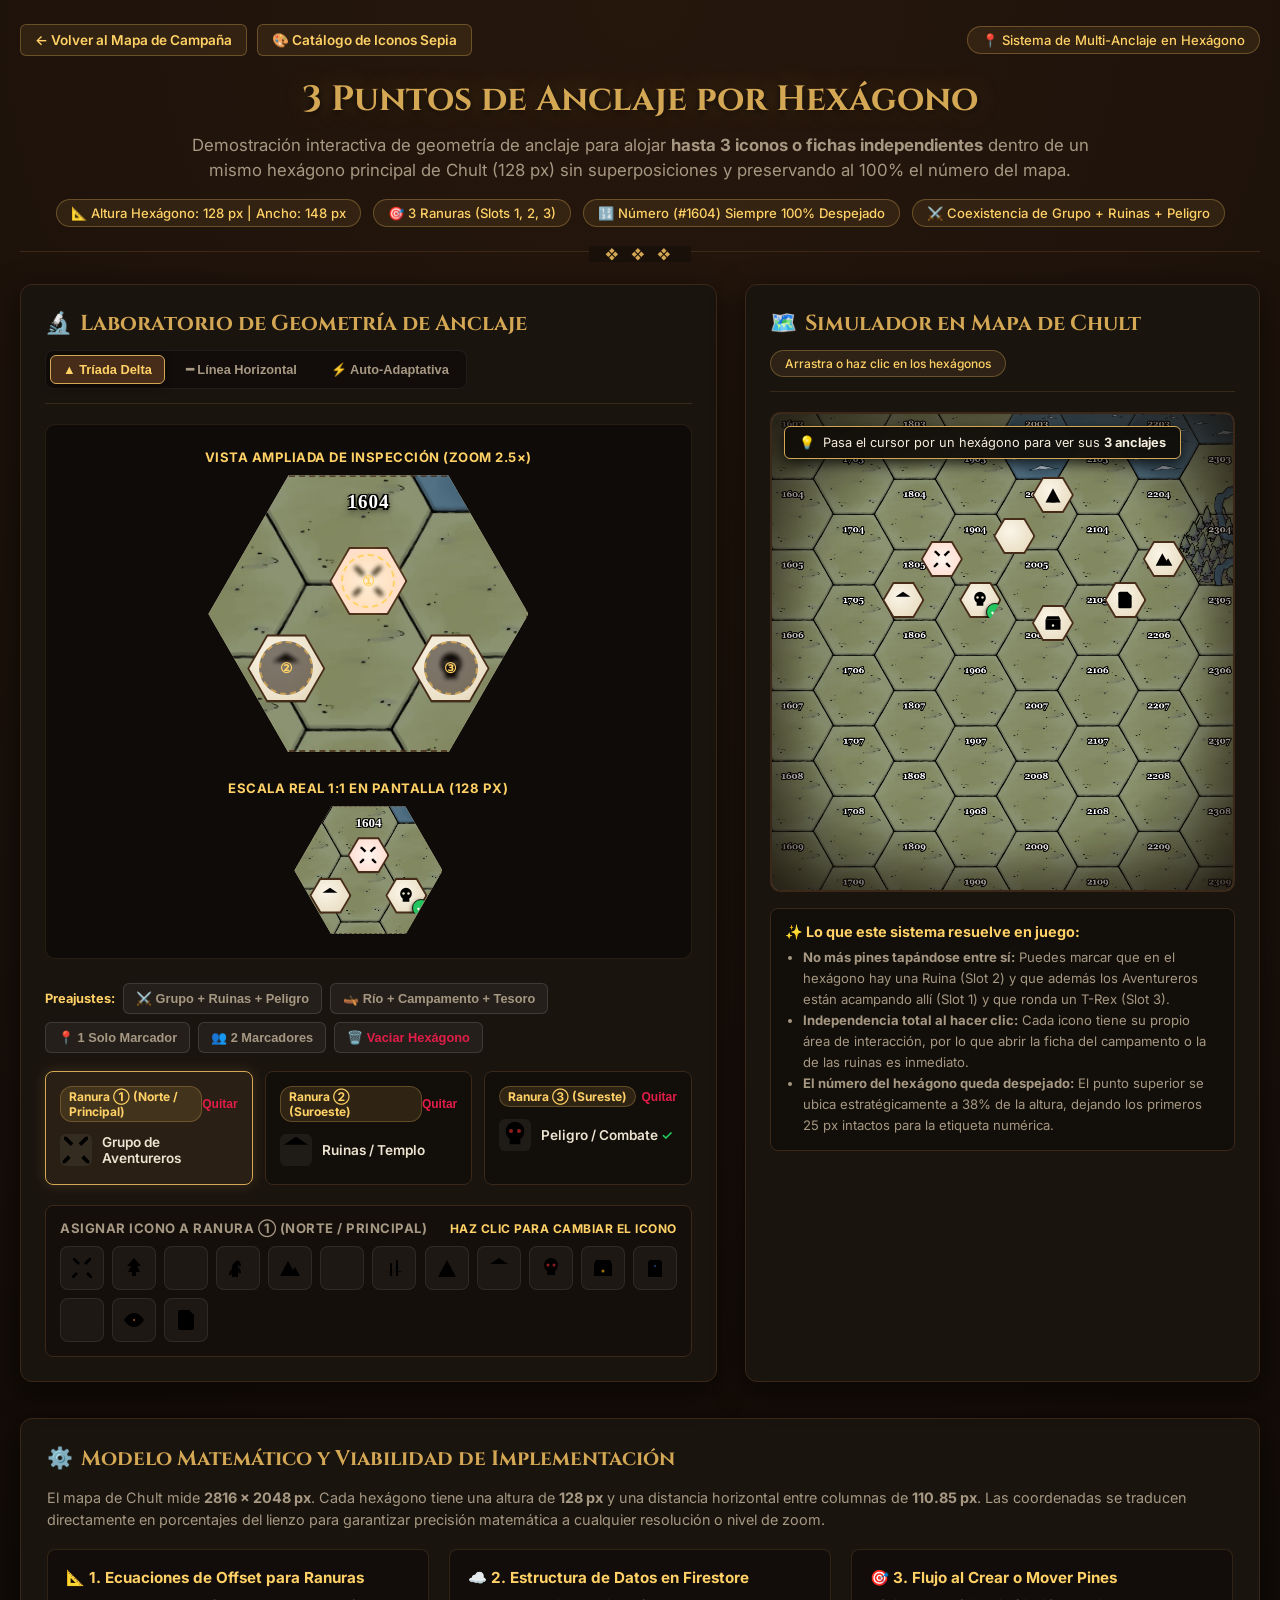
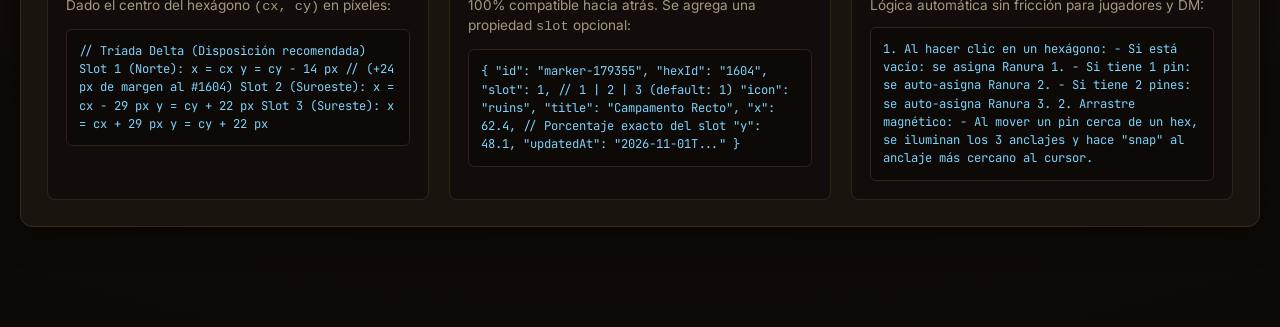
==== demo-anchors.html @ c039c0a0 "feat: demo interactiva de 3 puntos de anclaje por hexagono" ====
<!DOCTYPE html>
<html lang="es">
<head>
  <meta charset="UTF-8">
  <meta name="viewport" content="width=device-width, initial-scale=1.0">
  <title>DnD Mapping — Demo de 3 Puntos de Anclaje por Hexágono</title>
  <link rel="preconnect" href="https://fonts.googleapis.com">
  <link rel="preconnect" href="https://fonts.gstatic.com" crossorigin>
  <link href="https://fonts.googleapis.com/css2?family=Cinzel:wght@600;700;800;900&family=Inter:wght@400;500;600;700&family=JetBrains+Mono:wght@500;700&display=swap" rel="stylesheet">
  <style>
    :root {
      --bg-dark: #100c08;
      --card-bg: #1a140f;
      --card-border: #3b2819;
      --parchment: #f4ecdc;
      --parchment-deep: #e5d6bc;
      --sepia-dark: #2c180d;
      --sepia-ink: #472c19;
      --sepia-soft: #634731;
      --gold: #d4a754;
      --gold-bright: #ffd166;
      --cyan: #38bdf8;
      --emerald: #34d399;
      --crimson: #e11d48;
      --text: #ede4d1;
      --text-muted: #a69882;
      
      /* Hexágono estándar Chult: Altura = 128px, Ancho = 148px (111px entre columnas) */
      --hex-height: 128px;
      --hex-width: 148px;
    }

    * {
      box-sizing: border-box;
      margin: 0;
      padding: 0;
    }

    body {
      background: radial-gradient(circle at 50% 0%, #26170d 0%, #0d0906 100%);
      color: var(--text);
      font-family: 'Inter', -apple-system, BlinkMacSystemFont, sans-serif;
      padding: 24px 20px 100px;
      min-height: 100vh;
    }

    .container {
      max-width: 1440px;
      margin: 0 auto;
    }

    /* HEADER & BREADCRUMBS */
    .top-nav {
      display: flex;
      justify-content: space-between;
      align-items: center;
      margin-bottom: 20px;
      flex-wrap: wrap;
      gap: 12px;
    }

    .nav-links {
      display: flex;
      gap: 10px;
    }

    .btn-nav {
      background: rgba(212, 167, 84, 0.1);
      border: 1px solid rgba(212, 167, 84, 0.35);
      border-radius: 6px;
      padding: 7px 14px;
      color: var(--gold-bright);
      text-decoration: none;
      font-size: 0.85rem;
      font-weight: 600;
      display: inline-flex;
      align-items: center;
      gap: 6px;
      transition: all 0.2s ease;
    }

    .btn-nav:hover {
      background: rgba(212, 167, 84, 0.22);
      border-color: var(--gold);
      transform: translateY(-1px);
    }

    header {
      text-align: center;
      margin-bottom: 32px;
      padding-bottom: 24px;
      border-bottom: 1px solid var(--card-border);
      position: relative;
    }

    header::after {
      content: "❖ ❖ ❖";
      position: absolute;
      bottom: -11px;
      left: 50%;
      transform: translateX(-50%);
      background: #181009;
      padding: 0 16px;
      color: var(--gold);
      font-size: 13px;
      letter-spacing: 4px;
    }

    h1 {
      font-family: 'Cinzel', serif;
      font-size: 2.2rem;
      color: var(--gold);
      text-shadow: 0 2px 8px rgba(0,0,0,0.8), 0 0 24px rgba(212,167,84,0.3);
      margin-bottom: 10px;
    }

    .subtitle {
      color: var(--text-muted);
      font-size: 1.05rem;
      max-width: 900px;
      margin: 0 auto 16px;
      line-height: 1.5;
    }

    .specs-badge-bar {
      display: flex;
      justify-content: center;
      flex-wrap: wrap;
      gap: 12px;
    }

    .spec-chip {
      background: rgba(212, 167, 84, 0.1);
      border: 1px solid rgba(212, 167, 84, 0.35);
      border-radius: 20px;
      padding: 5px 14px;
      font-size: 0.82rem;
      color: var(--gold-bright);
      display: flex;
      align-items: center;
      gap: 6px;
      font-weight: 500;
    }

    /* GRID DE DOS COLUMNAS PRINCIPALES */
    .lab-grid {
      display: grid;
      grid-template-columns: 1.15fr 0.85fr;
      gap: 28px;
      margin-bottom: 36px;
    }

    @media (max-width: 1024px) {
      .lab-grid {
        grid-template-columns: 1fr;
      }
    }

    .panel-card {
      background: var(--card-bg);
      border: 1px solid var(--card-border);
      border-radius: 12px;
      padding: 24px;
      box-shadow: 0 8px 30px rgba(0,0,0,0.6);
      display: flex;
      flex-direction: column;
    }

    .panel-header {
      display: flex;
      justify-content: space-between;
      align-items: center;
      margin-bottom: 20px;
      padding-bottom: 14px;
      border-bottom: 1px solid rgba(212, 167, 84, 0.15);
      flex-wrap: wrap;
      gap: 12px;
    }

    .panel-title {
      font-family: 'Cinzel', serif;
      font-size: 1.35rem;
      color: var(--gold);
      display: flex;
      align-items: center;
      gap: 8px;
    }

    /* SELECTOR DE DISTRIBUCIÓN / LAYOUTS */
    .layout-switcher {
      display: flex;
      gap: 8px;
      background: rgba(0,0,0,0.3);
      padding: 4px;
      border-radius: 8px;
      border: 1px solid rgba(255,255,255,0.06);
    }

    .layout-btn {
      background: transparent;
      border: 1px solid transparent;
      border-radius: 6px;
      color: var(--text-muted);
      padding: 6px 12px;
      font-size: 0.8rem;
      font-weight: 600;
      cursor: pointer;
      transition: all 0.2s;
    }

    .layout-btn:hover {
      color: var(--text);
    }

    .layout-btn.active {
      background: var(--sepia-ink);
      border-color: var(--gold);
      color: var(--gold-bright);
      box-shadow: 0 2px 8px rgba(0,0,0,0.5);
    }

    /* COMPARADOR VISUAL DEL HEXÁGONO: ESCALA 1:1 Y ZOOM 2.5X */
    .hex-stage-container {
      display: flex;
      flex-wrap: wrap;
      gap: 28px;
      align-items: center;
      justify-content: center;
      padding: 24px;
      background: rgba(0,0,0,0.45);
      border-radius: 10px;
      border: 1px solid rgba(212, 167, 84, 0.12);
      margin-bottom: 24px;
      position: relative;
    }

    /* ZOOM INSPECTOR VIEW (2.5x) */
    .zoom-hex-wrapper {
      display: flex;
      flex-direction: column;
      align-items: center;
      gap: 10px;
    }

    .stage-label {
      font-size: 0.82rem;
      font-weight: 700;
      color: var(--gold-bright);
      letter-spacing: 0.5px;
      text-transform: uppercase;
    }

    .hex-canvas-25x {
      width: 320px;
      height: 277px; /* 320 * (128/148) */
      position: relative;
      background: #d8c7a6 url('MAPS - Chult 2.0 PC.png') no-repeat;
      background-size: 3200px;
      background-position: 84% 16%;
      clip-path: polygon(25% 0%, 75% 0%, 100% 50%, 75% 100%, 25% 100%, 0% 50%);
      box-shadow: 0 8px 30px rgba(0,0,0,0.9);
      border: 2px dashed rgba(71, 44, 25, 0.8);
      user-select: none;
    }

    .hex-number-25x {
      position: absolute;
      top: 14px;
      left: 50%;
      transform: translateX(-50%);
      font-family: Georgia, serif;
      font-size: 19px;
      font-weight: 900;
      color: #ffffff;
      text-shadow: -1.5px -1.5px 0 #000, 1.5px -1.5px 0 #000, -1.5px 1.5px 0 #000, 1.5px 1.5px 0 #000, 0 3px 6px rgba(0,0,0,0.9);
      pointer-events: none;
      z-index: 25;
      letter-spacing: 1px;
    }

    /* REAL 1:1 ESCALA */
    .real-hex-wrapper {
      display: flex;
      flex-direction: column;
      align-items: center;
      gap: 10px;
    }

    .hex-canvas-1x {
      width: 148px;
      height: 128px;
      position: relative;
      background: #d8c7a6 url('MAPS - Chult 2.0 PC.png') no-repeat;
      background-size: 1450px;
      background-position: 84% 16%;
      clip-path: polygon(25% 0%, 75% 0%, 100% 50%, 75% 100%, 25% 100%, 0% 50%);
      box-shadow: 0 4px 16px rgba(0,0,0,0.8);
      border: 1px dashed rgba(71, 44, 25, 0.6);
      user-select: none;
    }

    .hex-number-1x {
      position: absolute;
      top: 8px;
      left: 50%;
      transform: translateX(-50%);
      font-family: Georgia, serif;
      font-size: 13px;
      font-weight: 900;
      color: #ffffff;
      text-shadow: -1px -1px 0 #000, 1px -1px 0 #000, -1px 1px 0 #000, 1px 1px 0 #000;
      pointer-events: none;
      z-index: 25;
    }

    /* VISUAL ANCHOR TARGET PADS (LOS 3 PUNTOS DE ANCLAJE) */
    .anchor-target-pad {
      position: absolute;
      transform: translate(-50%, -50%);
      border-radius: 50%;
      display: flex;
      align-items: center;
      justify-content: center;
      cursor: pointer;
      z-index: 20;
      transition: all 0.25s cubic-bezier(0.34, 1.56, 0.64, 1);
    }

    .anchor-target-pad.zoom {
      width: 54px;
      height: 54px;
      border: 2px dashed rgba(212, 167, 84, 0.85);
      background: rgba(26, 17, 10, 0.55);
      backdrop-filter: blur(2px);
    }

    .anchor-target-pad.zoom:hover {
      border-color: var(--cyan);
      background: rgba(56, 189, 248, 0.25);
      transform: translate(-50%, -50%) scale(1.15);
      box-shadow: 0 0 16px rgba(56, 189, 248, 0.6);
    }

    .anchor-target-pad.zoom.active {
      border-color: var(--gold-bright);
      background: rgba(255, 209, 102, 0.2);
      box-shadow: 0 0 14px rgba(255, 209, 102, 0.5);
    }

    .anchor-target-pad.zoom .slot-number {
      font-family: 'Cinzel', serif;
      font-size: 14px;
      font-weight: 800;
      color: var(--gold-bright);
      pointer-events: none;
    }

    .anchor-target-pad.real {
      width: 24px;
      height: 24px;
      border: 1.5px dashed rgba(212, 167, 84, 0.7);
      background: rgba(26, 17, 10, 0.4);
      pointer-events: none;
    }

    /* PINES DENTRO DEL HEXÁGONO */
    .hex-pin-slot {
      position: absolute;
      transform: translate(-50%, -50%);
      z-index: 15;
      transition: all 0.3s cubic-bezier(0.2, 0.8, 0.2, 1);
      cursor: grab;
    }

    .hex-pin-slot:active {
      cursor: grabbing;
    }

    /* SELLO SEPIA HEXAGONAL EN TAMAÑO MULTI-PIN */
    .pin-badge-multi {
      position: relative;
      display: flex;
      align-items: center;
      justify-content: center;
      clip-path: polygon(25% 0%, 75% 0%, 100% 50%, 75% 100%, 25% 100%, 0% 50%);
      background: #472c19;
      filter: drop-shadow(0 3px 6px rgba(0,0,0,0.85));
      transition: all 0.2s ease;
    }

    .pin-badge-multi-inner {
      position: absolute;
      inset: 2px;
      background: radial-gradient(circle at 40% 35%, #fbf5e8 0%, #ebe0c7 70%, #d8c3a0 100%);
      clip-path: polygon(25% 0%, 75% 0%, 100% 50%, 75% 100%, 25% 100%, 0% 50%);
      display: flex;
      align-items: center;
      justify-content: center;
    }

    /* ESCALA SEGÚN ZOOM */
    /* En vista Zoom 2.5x: pin de 78px x 68px (equivalente a 42px en 1x) */
    .zoom-pin .pin-badge-multi {
      width: 78px;
      height: 68px;
    }
    .zoom-pin .pin-badge-multi-inner svg {
      width: 36px;
      height: 36px;
    }

    /* En vista Real 1:1: pin de 40px x 35px */
    .real-pin .pin-badge-multi {
      width: 42px;
      height: 36px;
    }
    .real-pin .pin-badge-multi-inner svg {
      width: 20px;
      height: 20px;
    }

    /* TOKEN GRUPO DE AVENTUREROS */
    .party-pin-style .pin-badge-multi {
      filter: drop-shadow(0 4px 10px rgba(0,0,0,0.9)) drop-shadow(0 0 10px rgba(163, 24, 51, 0.6));
    }
    .party-pin-style .pin-badge-multi-inner {
      background: radial-gradient(circle at center, #fff6f0 0%, #ffe0d5 70%, #f7b2a3 100%);
    }

    /* BADGE CHECKMARK RESUELTO */
    .pin-check-badge {
      position: absolute;
      bottom: -3px;
      right: -3px;
      width: 18px;
      height: 18px;
      background: #22c55e;
      color: #fff;
      font-size: 11px;
      font-weight: 900;
      border-radius: 50%;
      border: 1.5px solid #1a140f;
      display: flex;
      align-items: center;
      justify-content: center;
      box-shadow: 0 2px 4px rgba(0,0,0,0.8);
      z-index: 5;
    }

    /* CONTROLES DE RANURAS (SLOTS 1, 2, 3) */
    .slot-manager-box {
      display: grid;
      grid-template-columns: repeat(3, 1fr);
      gap: 12px;
      margin-bottom: 20px;
    }

    @media (max-width: 640px) {
      .slot-manager-box {
        grid-template-columns: 1fr;
      }
    }

    .slot-card {
      background: rgba(0,0,0,0.3);
      border: 1.5px solid var(--card-border);
      border-radius: 8px;
      padding: 14px;
      transition: all 0.2s;
      display: flex;
      flex-direction: column;
      gap: 8px;
    }

    .slot-card.active {
      border-color: var(--gold);
      background: rgba(212, 167, 84, 0.08);
      box-shadow: 0 0 14px rgba(212, 167, 84, 0.2);
    }

    .slot-card-header {
      display: flex;
      justify-content: space-between;
      align-items: center;
    }

    .slot-badge-pill {
      font-size: 0.75rem;
      font-weight: 700;
      color: var(--gold-bright);
      background: rgba(212, 167, 84, 0.15);
      padding: 2px 8px;
      border-radius: 12px;
      border: 1px solid rgba(212, 167, 84, 0.3);
    }

    .slot-btn-clear {
      background: transparent;
      border: none;
      color: var(--crimson);
      font-size: 0.75rem;
      font-weight: 600;
      cursor: pointer;
    }
    .slot-btn-clear:hover {
      text-decoration: underline;
    }

    .slot-item-info {
      display: flex;
      align-items: center;
      gap: 10px;
      min-height: 40px;
    }

    .slot-item-icon-box {
      width: 32px;
      height: 32px;
      background: rgba(255,255,255,0.06);
      border-radius: 6px;
      display: flex;
      align-items: center;
      justify-content: center;
      flex-shrink: 0;
    }

    .slot-item-text {
      font-size: 0.85rem;
      font-weight: 600;
      color: var(--text);
      line-height: 1.2;
    }

    .slot-item-empty {
      font-size: 0.8rem;
      color: var(--text-muted);
      font-style: italic;
    }

    /* BOTONES DE PREAJUSTE RÁPIDO */
    .presets-bar {
      display: flex;
      flex-wrap: wrap;
      gap: 8px;
      margin-bottom: 18px;
    }

    .preset-btn {
      background: rgba(255,255,255,0.05);
      border: 1px solid rgba(255,255,255,0.12);
      border-radius: 6px;
      color: var(--text-muted);
      padding: 7px 12px;
      font-size: 0.8rem;
      font-weight: 600;
      cursor: pointer;
      display: flex;
      align-items: center;
      gap: 6px;
      transition: all 0.2s;
    }

    .preset-btn:hover {
      background: rgba(212, 167, 84, 0.15);
      border-color: var(--gold);
      color: var(--gold-bright);
    }

    /* SELECTOR DE ICONOS PARA INSERTAR EN SLOT ACTIVO */
    .palette-box {
      background: rgba(0,0,0,0.25);
      border: 1px solid var(--card-border);
      border-radius: 8px;
      padding: 14px;
    }

    .palette-title {
      font-size: 0.82rem;
      font-weight: 700;
      color: var(--text-muted);
      text-transform: uppercase;
      letter-spacing: 0.5px;
      margin-bottom: 10px;
      display: flex;
      justify-content: space-between;
      align-items: center;
    }

    .palette-grid {
      display: grid;
      grid-template-columns: repeat(auto-fill, minmax(44px, 1fr));
      gap: 8px;
    }

    .palette-btn {
      width: 44px;
      height: 44px;
      border-radius: 8px;
      background: rgba(255,255,255,0.04);
      border: 1px solid rgba(255,255,255,0.08);
      display: flex;
      align-items: center;
      justify-content: center;
      cursor: pointer;
      transition: all 0.2s;
    }

    .palette-btn:hover {
      background: rgba(212, 167, 84, 0.2);
      border-color: var(--gold);
      transform: translateY(-2px);
      box-shadow: 0 4px 10px rgba(0,0,0,0.6);
    }

    .palette-btn svg {
      width: 24px;
      height: 24px;
    }

    /* PANEL DERECHO: SIMULADOR DE MAPA CON MÚLTIPLES HEXÁGONOS */
    .mini-map-viewport {
      width: 100%;
      height: 480px;
      background: #cfbe9b url('MAPS - Chult 2.0 PC - Numerado.png') no-repeat;
      background-size: 1550px;
      background-position: 84% 17%;
      border-radius: 10px;
      border: 2px solid var(--card-border);
      position: relative;
      overflow: hidden;
      box-shadow: inset 0 0 80px rgba(24, 15, 8, 0.7);
    }

    .map-vignette {
      position: absolute;
      inset: 0;
      background: radial-gradient(circle, transparent 60%, rgba(16, 10, 5, 0.65) 100%);
      pointer-events: none;
      z-index: 10;
    }

    .map-instruction-overlay {
      position: absolute;
      top: 12px;
      left: 12px;
      background: rgba(16, 12, 8, 0.92);
      border: 1px solid var(--gold);
      border-radius: 6px;
      padding: 8px 14px;
      font-size: 0.8rem;
      color: var(--parchment);
      z-index: 30;
      backdrop-filter: blur(4px);
      box-shadow: 0 4px 14px rgba(0,0,0,0.8);
      display: flex;
      align-items: center;
      gap: 8px;
    }

    /* HEXÁGONOS ACTIVOS EN EL MAPA SIMULADO */
    .map-hex-zone {
      position: absolute;
      transform: translate(-50%, -50%);
      width: 148px;
      height: 128px;
      clip-path: polygon(25% 0%, 75% 0%, 100% 50%, 75% 100%, 25% 100%, 0% 50%);
      cursor: pointer;
      transition: background 0.2s;
    }

    .map-hex-zone:hover {
      background: rgba(56, 189, 248, 0.12);
      box-shadow: inset 0 0 20px rgba(56, 189, 248, 0.35);
    }

    /* PUNTOS DE ANCLAJE EN EL MAPA SIMULADO */
    .map-anchor-dot {
      position: absolute;
      transform: translate(-50%, -50%);
      width: 20px;
      height: 20px;
      border-radius: 50%;
      border: 1.5px dashed rgba(212, 167, 84, 0.8);
      background: rgba(16, 12, 8, 0.6);
      display: flex;
      align-items: center;
      justify-content: center;
      font-size: 10px;
      font-weight: 800;
      color: var(--gold-bright);
      opacity: 0;
      transition: all 0.2s;
      z-index: 18;
    }

    .map-hex-zone:hover .map-anchor-dot {
      opacity: 0.9;
    }

    .map-anchor-dot:hover {
      border-color: var(--cyan) !important;
      background: rgba(56, 189, 248, 0.4) !important;
      transform: translate(-50%, -50%) scale(1.3);
      opacity: 1 !important;
    }

    /* PINES EN EL MAPA */
    .map-sim-pin {
      position: absolute;
      transform: translate(-50%, -50%);
      cursor: pointer;
      z-index: 20;
      transition: transform 0.2s cubic-bezier(0.34, 1.56, 0.64, 1);
    }

    .map-sim-pin:hover {
      transform: translate(-50%, -60%) scale(1.18);
      z-index: 40;
    }

    .map-sim-tooltip {
      position: absolute;
      bottom: calc(100% + 6px);
      left: 50%;
      transform: translateX(-50%);
      background: rgba(20, 13, 8, 0.96);
      border: 1px solid var(--gold);
      border-radius: 4px;
      padding: 4px 8px;
      font-size: 0.72rem;
      font-weight: 600;
      color: var(--parchment);
      white-space: nowrap;
      pointer-events: none;
      opacity: 0;
      transition: opacity 0.2s;
      box-shadow: 0 4px 10px rgba(0,0,0,0.8);
    }

    .map-sim-pin:hover .map-sim-tooltip {
      opacity: 1;
    }

    /* SECCIÓN INFERIOR: ARQUITECTURA TÉCNICA Y MATEMÁTICAS */
    .tech-specs-card {
      background: var(--card-bg);
      border: 1px solid var(--card-border);
      border-radius: 12px;
      padding: 26px;
      box-shadow: 0 8px 30px rgba(0,0,0,0.6);
      margin-top: 32px;
    }

    .tech-specs-card h3 {
      font-family: 'Cinzel', serif;
      font-size: 1.3rem;
      color: var(--gold);
      margin-bottom: 14px;
      display: flex;
      align-items: center;
      gap: 8px;
    }

    .tech-grid {
      display: grid;
      grid-template-columns: repeat(auto-fit, minmax(320px, 1fr));
      gap: 20px;
      margin-top: 18px;
    }

    .tech-box {
      background: rgba(0,0,0,0.3);
      border: 1px solid rgba(212, 167, 84, 0.15);
      border-radius: 8px;
      padding: 18px;
    }

    .tech-box h4 {
      font-size: 0.95rem;
      color: var(--gold-bright);
      margin-bottom: 8px;
      display: flex;
      align-items: center;
      gap: 6px;
    }

    .tech-box p {
      font-size: 0.85rem;
      color: var(--text-muted);
      line-height: 1.5;
      margin-bottom: 12px;
    }

    .code-snippet {
      background: #0d0906;
      border: 1px solid #332214;
      border-radius: 6px;
      padding: 12px;
      font-family: 'JetBrains Mono', monospace;
      font-size: 0.76rem;
      color: #7dd3fc;
      line-height: 1.5;
      overflow-x: auto;
    }

    /* MODAL DE AGREGAR MARCADOR RÁPIDO EN MAPA */
    .quick-modal-backdrop {
      position: fixed;
      inset: 0;
      background: rgba(0,0,0,0.7);
      backdrop-filter: blur(4px);
      z-index: 100;
      display: none;
      align-items: center;
      justify-content: center;
    }

    .quick-modal {
      background: var(--card-bg);
      border: 1.5px solid var(--gold);
      border-radius: 12px;
      padding: 20px;
      max-width: 380px;
      width: 90%;
      box-shadow: 0 16px 40px rgba(0,0,0,0.9);
    }
  </style>
</head>
<body>

<div class="container">

  <!-- BARRA DE NAVEGACIÓN -->
  <div class="top-nav">
    <div class="nav-links">
      <a href="index.html" class="btn-nav">← Volver al Mapa de Campaña</a>
      <a href="demo-icons.html" class="btn-nav">🎨 Catálogo de Iconos Sepia</a>
    </div>
    <div class="spec-chip">📍 Sistema de Multi-Anclaje en Hexágono</div>
  </div>

  <header>
    <h1>3 Puntos de Anclaje por Hexágono</h1>
    <p class="subtitle">
      Demostración interactiva de geometría de anclaje para alojar <strong>hasta 3 iconos o fichas independientes</strong> dentro de un mismo hexágono principal de Chult (128 px) sin superposiciones y preservando al 100% el número del mapa.
    </p>

    <div class="specs-badge-bar">
      <div class="spec-chip">📐 Altura Hexágono: 128 px | Ancho: 148 px</div>
      <div class="spec-chip">🎯 3 Ranuras (Slots 1, 2, 3)</div>
      <div class="spec-chip">🔢 Número (#1604) Siempre 100% Despejado</div>
      <div class="spec-chip">⚔️ Coexistencia de Grupo + Ruinas + Peligro</div>
    </div>
  </header>

  <!-- GRID DE PRUEBAS -->
  <div class="lab-grid">

    <!-- PANEL 1: LABORATORIO DE 1 HEXÁGONO A ESCALA REAL & ZOOM -->
    <div class="panel-card">
      <div class="panel-header">
        <h2 class="panel-title"><span>🔬</span> Laboratorio de Geometría de Anclaje</h2>
        
        <!-- SELECTOR DE DISPOSICIÓN -->
        <div class="layout-switcher">
          <button class="layout-btn active" id="btn-layout-delta" onclick="setLayout('delta')">▲ Tríada Delta</button>
          <button class="layout-btn" id="btn-layout-linear" onclick="setLayout('linear')">━ Línea Horizontal</button>
          <button class="layout-btn" id="btn-layout-dynamic" onclick="setLayout('dynamic')">⚡ Auto-Adaptativa</button>
        </div>
      </div>

      <!-- ESCENARIO VISUAL DEL HEXÁGONO (ZOOM 2.5X Y 1:1) -->
      <div class="hex-stage-container">
        
        <!-- ZOOM 2.5x -->
        <div class="zoom-hex-wrapper">
          <div class="stage-label">Vista Ampliada de Inspección (Zoom 2.5×)</div>
          <div class="hex-canvas-25x" id="hex-canvas-zoom">
            <span class="hex-number-25x">1604</span>
            
            <!-- ANCHOR TARGET PADS ZOOM -->
            <div class="anchor-target-pad zoom" id="zoom-anchor-1" style="left: 50%; top: 38%;" onclick="selectSlot(1)">
              <span class="slot-number">①</span>
            </div>
            <div class="anchor-target-pad zoom" id="zoom-anchor-2" style="left: 25%; top: 70%;" onclick="selectSlot(2)">
              <span class="slot-number">②</span>
            </div>
            <div class="anchor-target-pad zoom" id="zoom-anchor-3" style="left: 75%; top: 70%;" onclick="selectSlot(3)">
              <span class="slot-number">③</span>
            </div>

            <!-- SLOTS DE PINES RENDERIZADOS ZOOM -->
            <div class="hex-pin-slot zoom-pin" id="zoom-pin-1" style="left: 50%; top: 38%;"></div>
            <div class="hex-pin-slot zoom-pin" id="zoom-pin-2" style="left: 25%; top: 70%;"></div>
            <div class="hex-pin-slot zoom-pin" id="zoom-pin-3" style="left: 75%; top: 70%;"></div>
          </div>
        </div>

        <!-- REAL 1:1 SCALE -->
        <div class="real-hex-wrapper">
          <div class="stage-label">Escala Real 1:1 en Pantalla (128 px)</div>
          <div class="hex-canvas-1x" id="hex-canvas-real">
            <span class="hex-number-1x">1604</span>

            <!-- SLOTS DE PINES RENDERIZADOS REAL -->
            <div class="hex-pin-slot real-pin" id="real-pin-1" style="left: 50%; top: 38%;"></div>
            <div class="hex-pin-slot real-pin" id="real-pin-2" style="left: 25%; top: 70%;"></div>
            <div class="hex-pin-slot real-pin" id="real-pin-3" style="left: 75%; top: 70%;"></div>
          </div>
        </div>

      </div>

      <!-- BOTONES DE PREAJUSTE RÁPIDO -->
      <div class="presets-bar">
        <span style="font-size: 0.8rem; color: var(--gold-bright); font-weight: 700; align-self: center;">Preajustes:</span>
        <button class="preset-btn" onclick="applyPreset('hexcrawl')">⚔️ Grupo + Ruinas + Peligro</button>
        <button class="preset-btn" onclick="applyPreset('river')">🛶 Río + Campamento + Tesoro</button>
        <button class="preset-btn" onclick="applyPreset('single')">📍 1 Solo Marcador</button>
        <button class="preset-btn" onclick="applyPreset('duo')">👥 2 Marcadores</button>
        <button class="preset-btn" onclick="clearAllSlots()" style="color: var(--crimson);">🗑️ Vaciar Hexágono</button>
      </div>

      <!-- GESTIÓN DE LAS 3 RANURAS -->
      <div class="slot-manager-box">
        <!-- SLOT 1 -->
        <div class="slot-card active" id="slot-card-1" onclick="selectSlot(1)">
          <div class="slot-card-header">
            <span class="slot-badge-pill">Ranura ① (Norte / Principal)</span>
            <button class="slot-btn-clear" onclick="event.stopPropagation(); clearSlot(1)">Quitar</button>
          </div>
          <div class="slot-item-info" id="slot-info-1">
            <div class="slot-item-icon-box" id="slot-icon-1"></div>
            <div class="slot-item-text" id="slot-text-1">Grupo de Aventureros</div>
          </div>
        </div>

        <!-- SLOT 2 -->
        <div class="slot-card" id="slot-card-2" onclick="selectSlot(2)">
          <div class="slot-card-header">
            <span class="slot-badge-pill">Ranura ② (Suroeste)</span>
            <button class="slot-btn-clear" onclick="event.stopPropagation(); clearSlot(2)">Quitar</button>
          </div>
          <div class="slot-item-info" id="slot-info-2">
            <div class="slot-item-icon-box" id="slot-icon-2"></div>
            <div class="slot-item-text" id="slot-text-2">Ruinas Antiguas</div>
          </div>
        </div>

        <!-- SLOT 3 -->
        <div class="slot-card" id="slot-card-3" onclick="selectSlot(3)">
          <div class="slot-card-header">
            <span class="slot-badge-pill">Ranura ③ (Sureste)</span>
            <button class="slot-btn-clear" onclick="event.stopPropagation(); clearSlot(3)">Quitar</button>
          </div>
          <div class="slot-item-info" id="slot-info-3">
            <div class="slot-item-icon-box" id="slot-icon-3"></div>
            <div class="slot-item-text" id="slot-text-3">Zona de Peligro</div>
          </div>
        </div>
      </div>

      <!-- PALETA DE SELECCIÓN PARA LA RANURA ACTIVA -->
      <div class="palette-box">
        <div class="palette-title">
          <span id="palette-target-label">Asignar icono a Ranura ①</span>
          <span style="font-size: 0.75rem; color: var(--gold-bright);">Haz clic para cambiar el icono</span>
        </div>
        <div class="palette-grid" id="palette-grid">
          <!-- Generado dinámicamente con los iconos -->
        </div>
      </div>

    </div>

    <!-- PANEL 2: SIMULADOR EN SECCIÓN REAL DEL MAPA DE CHULT -->
    <div class="panel-card">
      <div class="panel-header">
        <h2 class="panel-title"><span>🗺️</span> Simulador en Mapa de Chult</h2>
        <span class="spec-chip" style="font-size: 0.75rem;">Arrastra o haz clic en los hexágonos</span>
      </div>

      <div class="mini-map-viewport" id="mini-map-viewport">
        <div class="map-vignette"></div>
        <div class="map-instruction-overlay">
          <span>💡</span> <span>Pasa el cursor por un hexágono para ver sus <strong>3 anclajes</strong></span>
        </div>

        <!-- 4 HEXÁGONOS SIMULADOS INTERACTIVOS EN LA CUADRÍCULA -->
        <!-- Hex 1: 1604 -->
        <div class="map-hex-zone" style="left: 170px; top: 160px;" data-hex="1604">
          <div class="map-anchor-dot" style="left: 50%; top: 38%;" onclick="openMapSlotPicker('1604', 1, event)">①</div>
          <div class="map-anchor-dot" style="left: 25%; top: 70%;" onclick="openMapSlotPicker('1604', 2, event)">②</div>
          <div class="map-anchor-dot" style="left: 75%; top: 70%;" onclick="openMapSlotPicker('1604', 3, event)">③</div>
        </div>

        <!-- Hex 2: 1704 -->
        <div class="map-hex-zone" style="left: 281px; top: 96px;" data-hex="1704">
          <div class="map-anchor-dot" style="left: 50%; top: 38%;" onclick="openMapSlotPicker('1704', 1, event)">①</div>
          <div class="map-anchor-dot" style="left: 25%; top: 70%;" onclick="openMapSlotPicker('1704', 2, event)">②</div>
          <div class="map-anchor-dot" style="left: 75%; top: 70%;" onclick="openMapSlotPicker('1704', 3, event)">③</div>
        </div>

        <!-- Hex 3: 1705 -->
        <div class="map-hex-zone" style="left: 281px; top: 224px;" data-hex="1705">
          <div class="map-anchor-dot" style="left: 50%; top: 38%;" onclick="openMapSlotPicker('1705', 1, event)">①</div>
          <div class="map-anchor-dot" style="left: 25%; top: 70%;" onclick="openMapSlotPicker('1705', 2, event)">②</div>
          <div class="map-anchor-dot" style="left: 75%; top: 70%;" onclick="openMapSlotPicker('1705', 3, event)">③</div>
        </div>

        <!-- Hex 4: 1804 -->
        <div class="map-hex-zone" style="left: 392px; top: 160px;" data-hex="1804">
          <div class="map-anchor-dot" style="left: 50%; top: 38%;" onclick="openMapSlotPicker('1804', 1, event)">①</div>
          <div class="map-anchor-dot" style="left: 25%; top: 70%;" onclick="openMapSlotPicker('1804', 2, event)">②</div>
          <div class="map-anchor-dot" style="left: 75%; top: 70%;" onclick="openMapSlotPicker('1804', 3, event)">③</div>
        </div>

        <!-- CONTENEDOR DE PINES SIMULADOS EN EL MAPA -->
        <div id="sim-pins-layer">
          <!-- Pines cargados dinámicamente -->
        </div>
      </div>

      <div style="margin-top: 16px; padding: 14px; background: rgba(0,0,0,0.3); border-radius: 8px; border: 1px solid var(--card-border);">
        <h4 style="font-size: 0.9rem; color: var(--gold-bright); margin-bottom: 6px;">✨ Lo que este sistema resuelve en juego:</h4>
        <ul style="font-size: 0.82rem; color: var(--text-muted); line-height: 1.6; padding-left: 18px;">
          <li><strong>No más pines tapándose entre sí:</strong> Puedes marcar que en el hexágono hay una Ruina (Slot 2) y que además los Aventureros están acampando allí (Slot 1) y que ronda un T-Rex (Slot 3).</li>
          <li><strong>Independencia total al hacer clic:</strong> Cada icono tiene su propio área de interacción, por lo que abrir la ficha del campamento o la de las ruinas es inmediato.</li>
          <li><strong>El número del hexágono queda despejado:</strong> El punto superior se ubica estratégicamente a 38% de la altura, dejando los primeros 25 px intactos para la etiqueta numérica.</li>
        </ul>
      </div>

    </div>

  </div>

  <!-- SECCIÓN INFERIOR: ESPECIFICACIONES TÉCNICAS Y MODELO MATEMÁTICO -->
  <div class="tech-specs-card">
    <h3><span>⚙️</span> Modelo Matemático y Viabilidad de Implementación</h3>
    <p style="color: var(--text-muted); font-size: 0.9rem; line-height: 1.5;">
      El mapa de Chult mide <strong>2816 × 2048 px</strong>. Cada hexágono tiene una altura de <strong>128 px</strong> y una distancia horizontal entre columnas de <strong>110.85 px</strong>. Las coordenadas se traducen directamente en porcentajes del lienzo para garantizar precisión matemática a cualquier resolución o nivel de zoom.
    </p>

    <div class="tech-grid">

      <!-- CAJA 1: GEOMETRÍA -->
      <div class="tech-box">
        <h4>📐 1. Ecuaciones de Offset para Ranuras</h4>
        <p>Dado el centro del hexágono <code>(cx, cy)</code> en píxeles:</p>
        <div class="code-snippet">
// Tríada Delta (Disposición recomendada)
Slot 1 (Norte):
  x = cx
  y = cy - 14 px  // (+24 px de margen al #1604)

Slot 2 (Suroeste):
  x = cx - 29 px
  y = cy + 22 px

Slot 3 (Sureste):
  x = cx + 29 px
  y = cy + 22 px
        </div>
      </div>

      <!-- CAJA 2: FIREBASE -->
      <div class="tech-box">
        <h4>☁️ 2. Estructura de Datos en Firestore</h4>
        <p>100% compatible hacia atrás. Se agrega una propiedad <code>slot</code> opcional:</p>
        <div class="code-snippet">
{
  "id": "marker-179355",
  "hexId": "1604",
  "slot": 1,        // 1 | 2 | 3 (default: 1)
  "icon": "ruins",
  "title": "Campamento Recto",
  "x": 62.4,        // Porcentaje exacto del slot
  "y": 48.1,
  "updatedAt": "2026-11-01T..."
}
        </div>
      </div>

      <!-- CAJA 3: COMPORTAMIENTO UX -->
      <div class="tech-box">
        <h4>🎯 3. Flujo al Crear o Mover Pines</h4>
        <p>Lógica automática sin fricción para jugadores y DM:</p>
        <div class="code-snippet">
1. Al hacer clic en un hexágono:
   - Si está vacío: se asigna Ranura 1.
   - Si tiene 1 pin: se auto-asigna Ranura 2.
   - Si tiene 2 pines: se auto-asigna Ranura 3.
2. Arrastre magnético:
   - Al mover un pin cerca de un hex,
     se iluminan los 3 anclajes y hace "snap"
     al anclaje más cercano al cursor.
        </div>
      </div>

    </div>
  </div>

</div>

<!-- SCRIPT CON DATOS DE ICONOS Y LÓGICA INTERACTIVA -->
<script type="module">
  import { MARKER_TYPES, PARTY_TOKEN_DATA } from './icons.js';

  // Coordenadas relativas en porcentajes para cada disposición
  const LAYOUTS = {
    delta: [
      { id: 1, name: "Norte / Principal", left: 50, top: 38 },
      { id: 2, name: "Suroeste", left: 24, top: 70 },
      { id: 3, name: "Sureste", left: 76, top: 70 }
    ],
    linear: [
      { id: 1, name: "Oeste", left: 20, top: 56 },
      { id: 2, name: "Centro", left: 50, top: 56 },
      { id: 3, name: "Este", left: 80, top: 56 }
    ],
    dynamic: [
      // Se evalúa según cantidad de pines
      { id: 1, name: "Centro / Superior", left: 50, top: 38 },
      { id: 2, name: "Suroeste", left: 24, top: 70 },
      { id: 3, name: "Sureste", left: 76, top: 70 }
    ]
  };

  let currentLayout = 'delta';
  let activeSlot = 1;

  // Estado del Hexágono del Laboratorio (Slot 1, 2, 3)
  const labState = {
    1: { type: 'party', resolved: false },
    2: { type: 'ruins', resolved: false },
    3: { type: 'danger', resolved: true }
  };

  // Estado del Mapa Simulado (Hexágonos con sus pines)
  const mapSimState = {
    '1604': [
      { id: 'p1', slot: 1, type: 'party', title: 'Grupo de Aventureros' },
      { id: 'p2', slot: 2, type: 'ruins', title: 'Ruinas de Jahaka' },
      { id: 'p3', slot: 3, type: 'danger', title: 'T-Rex Territorial', resolved: true }
    ],
    '1704': [
      { id: 'p4', slot: 1, type: 'camp', title: 'Campamento Base' },
      { id: 'p5', slot: 2, type: 'river', title: 'Río Soshenstar' }
    ],
    '1705': [
      { id: 'p6', slot: 1, type: 'treasure', title: 'Alijo Escondido' }
    ],
    '1804': [
      { id: 'p7', slot: 1, type: 'mountain', title: 'Paso Nublado' },
      { id: 'p8', slot: 2, type: 'mine', title: 'Mina Enana' }
    ]
  };

  // Inicializar paleta de iconos
  function renderPalette() {
    const grid = document.getElementById('palette-grid');
    grid.innerHTML = '';

    // Primero el token de la party
    const partyBtn = document.createElement('button');
    partyBtn.className = 'palette-btn';
    partyBtn.title = 'Grupo de Aventureros';
    partyBtn.style.color = PARTY_TOKEN_DATA.color;
    partyBtn.innerHTML = PARTY_TOKEN_DATA.svg;
    partyBtn.onclick = () => assignTypeToActiveSlot('party');
    grid.appendChild(partyBtn);

    // Todos los demás iconos
    Object.values(MARKER_TYPES).forEach(type => {
      const btn = document.createElement('button');
      btn.className = 'palette-btn';
      btn.title = type.label;
      btn.style.color = type.color;
      btn.innerHTML = type.svg;
      btn.onclick = () => assignTypeToActiveSlot(type.id);
      grid.appendChild(btn);
    });
  }

  // Cambiar distribución (Delta, Linear, Dynamic)
  window.setLayout = function(layout) {
    currentLayout = layout;
    document.querySelectorAll('.layout-btn').forEach(btn => btn.classList.remove('active'));
    document.getElementById(`btn-layout-${layout}`).classList.add('active');
    updateCanvasPins();
    updateMiniMapPins();
  };

  // Seleccionar ranura activa para editar
  window.selectSlot = function(slotNum) {
    activeSlot = slotNum;
    document.querySelectorAll('.slot-card').forEach(c => c.classList.remove('active'));
    document.getElementById(`slot-card-${slotNum}`).classList.add('active');

    document.querySelectorAll('.anchor-target-pad.zoom').forEach(pad => pad.classList.remove('active'));
    const pad = document.getElementById(`zoom-anchor-${slotNum}`);
    if (pad) pad.classList.add('active');

    const layoutItem = LAYOUTS[currentLayout].find(l => l.id === slotNum);
    document.getElementById('palette-target-label').textContent = `Asignar icono a Ranura ${slotNum === 1 ? '①' : slotNum === 2 ? '②' : '③'} (${layoutItem ? layoutItem.name : ''})`;
  };

  // Asignar tipo a ranura activa
  window.assignTypeToActiveSlot = function(typeId) {
    labState[activeSlot] = { type: typeId, resolved: false };
    updateSlotUI();
    updateCanvasPins();
  };

  // Quitar icono de ranura
  window.clearSlot = function(slotNum) {
    labState[slotNum] = null;
    updateSlotUI();
    updateCanvasPins();
  };

  // Vaciar todas las ranuras
  window.clearAllSlots = function() {
    labState[1] = null;
    labState[2] = null;
    labState[3] = null;
    updateSlotUI();
    updateCanvasPins();
  };

  // Aplicar preajustes
  window.applyPreset = function(preset) {
    if (preset === 'hexcrawl') {
      labState[1] = { type: 'party', resolved: false };
      labState[2] = { type: 'ruins', resolved: false };
      labState[3] = { type: 'danger', resolved: true };
    } else if (preset === 'river') {
      labState[1] = { type: 'river', resolved: false };
      labState[2] = { type: 'camp', resolved: false };
      labState[3] = { type: 'treasure', resolved: false };
    } else if (preset === 'single') {
      labState[1] = { type: 'ruins', resolved: false };
      labState[2] = null;
      labState[3] = null;
    } else if (preset === 'duo') {
      labState[1] = { type: 'party', resolved: false };
      labState[2] = { type: 'settlement', resolved: false };
      labState[3] = null;
    }
    updateSlotUI();
    updateCanvasPins();
  };

  // Obtener info de tipo
  function getTypeInfo(typeId) {
    if (typeId === 'party') return PARTY_TOKEN_DATA;
    return MARKER_TYPES[typeId] || MARKER_TYPES.note;
  }

  // Actualizar UI de los slots cards
  function updateSlotUI() {
    for (let slot = 1; slot <= 3; slot++) {
      const data = labState[slot];
      const iconBox = document.getElementById(`slot-icon-${slot}`);
      const textBox = document.getElementById(`slot-text-${slot}`);

      if (data && data.type) {
        const info = getTypeInfo(data.type);
        iconBox.innerHTML = info.svg;
        iconBox.style.color = info.color;
        textBox.innerHTML = `${info.label} ${data.resolved ? '<span style="color:#22c55e;">✓</span>' : ''}`;
      } else {
        iconBox.innerHTML = '';
        textBox.innerHTML = '<span class="slot-item-empty">Ranura Vacía (Disponible)</span>';
      }
    }
  }

  // Generar HTML de un pin en estilo Sello Sepia Hexagonal
  function createPinBadgeHtml(typeId, isResolved, isZoom) {
    const info = getTypeInfo(typeId);
    const isParty = typeId === 'party';

    return `
      <div class="pin-badge-multi ${isParty ? 'party-pin-style' : ''}" style="--pin-color: ${info.color};">
        <div class="pin-badge-multi-inner">
          ${info.svg}
        </div>
        ${isResolved ? '<span class="pin-check-badge">✓</span>' : ''}
      </div>
    `;
  }

  // Actualizar pines en los dos lienzos (Zoom 2.5x y Real 1:1)
  function updateCanvasPins() {
    let layoutPoints = LAYOUTS[currentLayout];

    // Si es modo dinámico, calcular según cantidad de pines presentes
    if (currentLayout === 'dynamic') {
      const activeCount = Object.values(labState).filter(Boolean).length;
      if (activeCount === 1) {
        layoutPoints = [
          { id: 1, left: 50, top: 54 },
          { id: 2, left: 24, top: 70 },
          { id: 3, left: 76, top: 70 }
        ];
      } else if (activeCount === 2) {
        layoutPoints = [
          { id: 1, left: 32, top: 56 },
          { id: 2, left: 68, top: 56 },
          { id: 3, left: 76, top: 70 }
        ];
      } else {
        layoutPoints = LAYOUTS.delta;
      }
    }

    for (let slot = 1; slot <= 3; slot++) {
      const point = layoutPoints.find(p => p.id === slot) || layoutPoints[slot - 1];
      const data = labState[slot];

      // Actualizar pads de anclaje zoom
      const padZoom = document.getElementById(`zoom-anchor-${slot}`);
      if (padZoom) {
        padZoom.style.left = `${point.left}%`;
        padZoom.style.top = `${point.top}%`;
      }

      // Actualizar pin Zoom
      const pinZoom = document.getElementById(`zoom-pin-${slot}`);
      if (pinZoom) {
        pinZoom.style.left = `${point.left}%`;
        pinZoom.style.top = `${point.top}%`;
        if (data && data.type) {
          pinZoom.innerHTML = createPinBadgeHtml(data.type, data.resolved, true);
          pinZoom.style.display = 'block';
        } else {
          pinZoom.innerHTML = '';
          pinZoom.style.display = 'none';
        }
      }

      // Actualizar pin Real 1:1
      const pinReal = document.getElementById(`real-pin-${slot}`);
      if (pinReal) {
        pinReal.style.left = `${point.left}%`;
        pinReal.style.top = `${point.top}%`;
        if (data && data.type) {
          pinReal.innerHTML = createPinBadgeHtml(data.type, data.resolved, false);
          pinReal.style.display = 'block';
        } else {
          pinReal.innerHTML = '';
          pinReal.style.display = 'none';
        }
      }
    }
  }

  // Actualizar pines en el mini mapa simulado
  function updateMiniMapPins() {
    const layer = document.getElementById('sim-pins-layer');
    layer.innerHTML = '';

    const hexPositions = {
      '1604': { x: 170, y: 160 },
      '1704': { x: 281, y: 96 },
      '1705': { x: 281, y: 224 },
      '1804': { x: 392, y: 160 }
    };

    const layoutPoints = LAYOUTS[currentLayout] || LAYOUTS.delta;

    Object.entries(mapSimState).forEach(([hexId, pins]) => {
      const hexCenter = hexPositions[hexId];
      if (!hexCenter) return;

      pins.forEach(pin => {
        const slotPoint = layoutPoints.find(p => p.id === pin.slot) || layoutPoints[0];

        // Offset de porcentaje dentro del hexágono de 148x128px
        const offsetX = (slotPoint.left - 50) * (148 / 100);
        const offsetY = (slotPoint.top - 50) * (128 / 100);

        const pinX = hexCenter.x + offsetX;
        const pinY = hexCenter.y + offsetY;

        const pinEl = document.createElement('div');
        pinEl.className = 'map-sim-pin real-pin';
        pinEl.style.left = `${pinX}px`;
        pinEl.style.top = `${pinY}px`;
        pinEl.innerHTML = `
          ${createPinBadgeHtml(pin.type, pin.resolved, false)}
          <div class="map-sim-tooltip">
            <strong>${pin.title}</strong> (Hex ${hexId} • Ranura ${pin.slot})
          </div>
        `;

        // Click para reasignar o alternar resuelto
        pinEl.onclick = (e) => {
          e.stopPropagation();
          pin.resolved = !pin.resolved;
          updateMiniMapPins();
        };

        layer.appendChild(pinEl);
      });
    });
  }

  // Interacción al hacer clic en un anclaje del minimapa
  window.openMapSlotPicker = function(hexId, slotNum, e) {
    e.stopPropagation();
    const existing = mapSimState[hexId] || [];
    const pinIndex = existing.findIndex(p => p.slot === slotNum);

    if (pinIndex >= 0) {
      // Si ya existía, rotar al siguiente icono o quitarlo
      const types = ['party', 'ruins', 'camp', 'danger', 'treasure', 'river'];
      const curType = existing[pinIndex].type;
      const nextIdx = types.indexOf(curType) + 1;
      if (nextIdx < types.length) {
        existing[pinIndex].type = types[nextIdx];
        existing[pinIndex].title = getTypeInfo(types[nextIdx]).label;
      } else {
        existing.splice(pinIndex, 1);
      }
    } else {
      // Agregar nuevo
      existing.push({
        id: `pin-${Date.now()}`,
        slot: slotNum,
        type: slotNum === 1 ? 'party' : slotNum === 2 ? 'camp' : 'treasure',
        title: getTypeInfo(slotNum === 1 ? 'party' : slotNum === 2 ? 'camp' : 'treasure').label
      });
      mapSimState[hexId] = existing;
    }

    updateMiniMapPins();
  };

  // Inicialización
  renderPalette();
  updateSlotUI();
  updateCanvasPins();
  updateMiniMapPins();
  selectSlot(1);
</script>

</body>
</html>
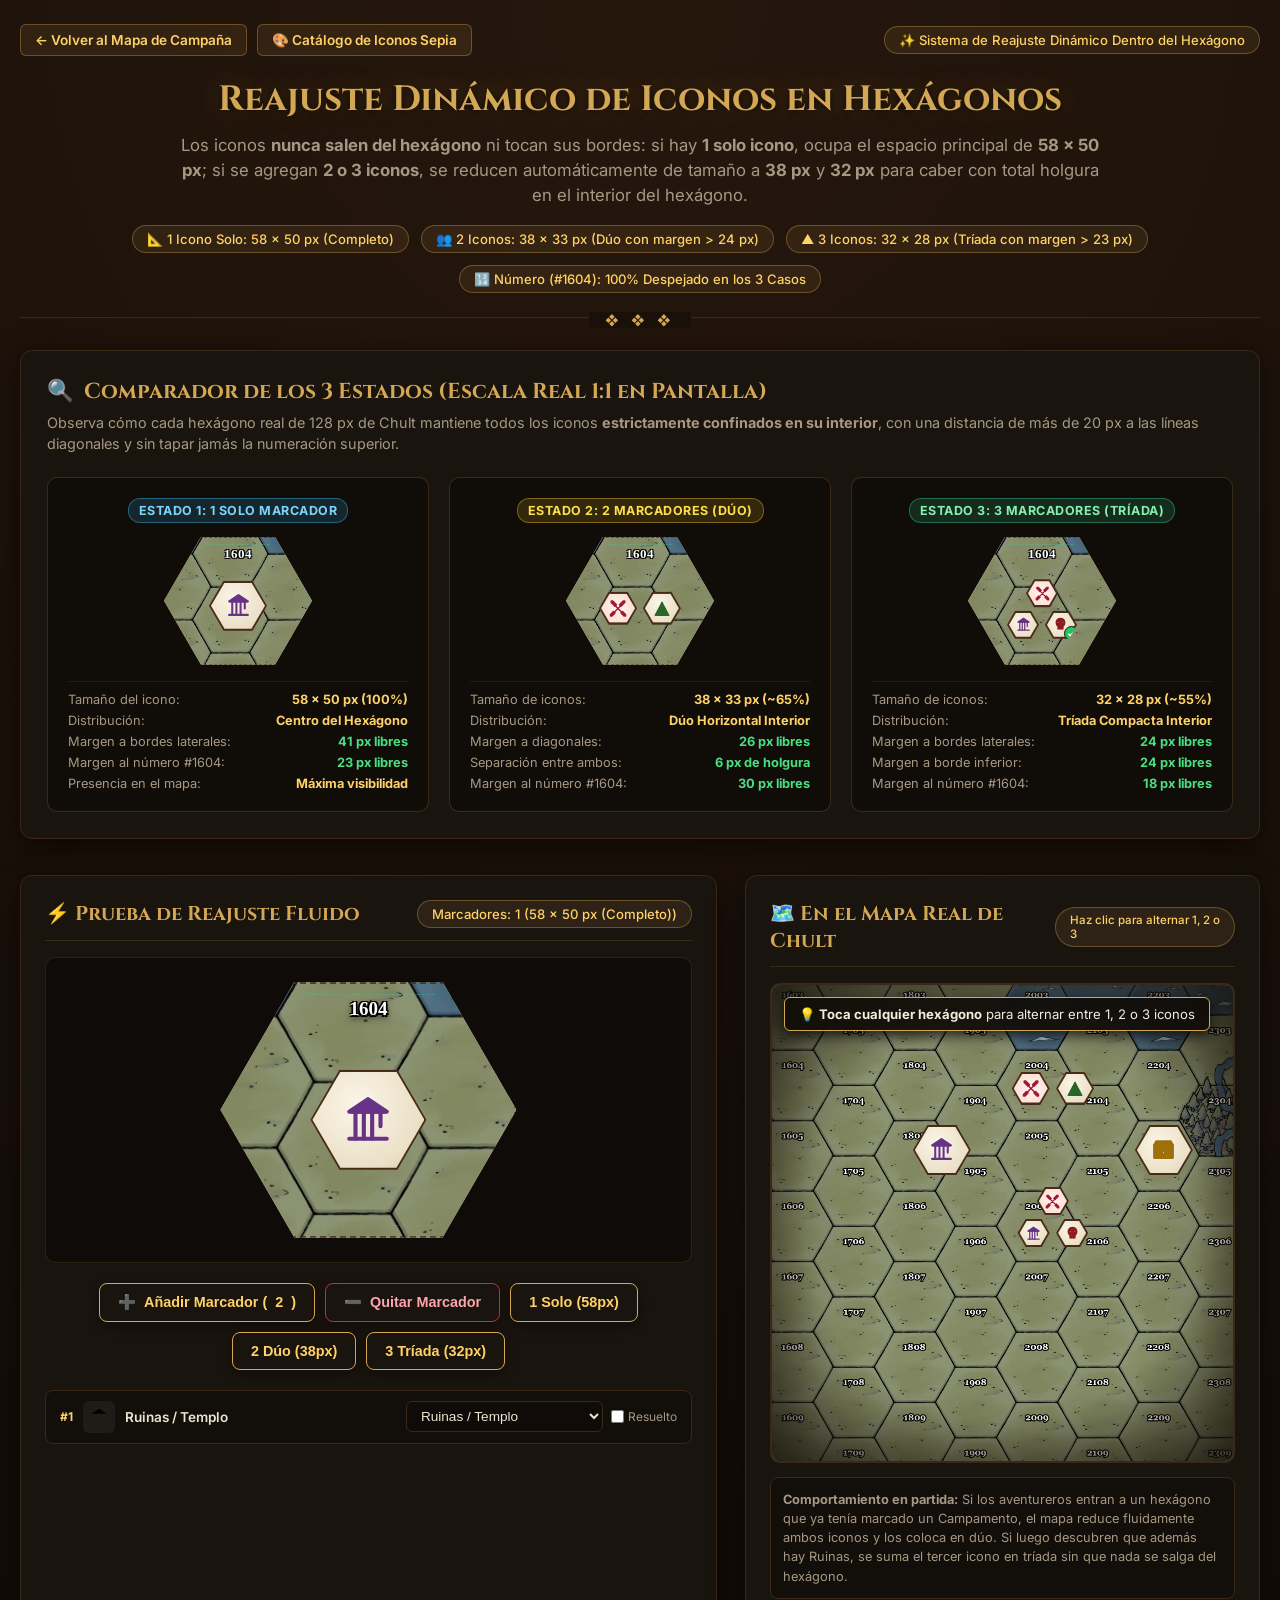
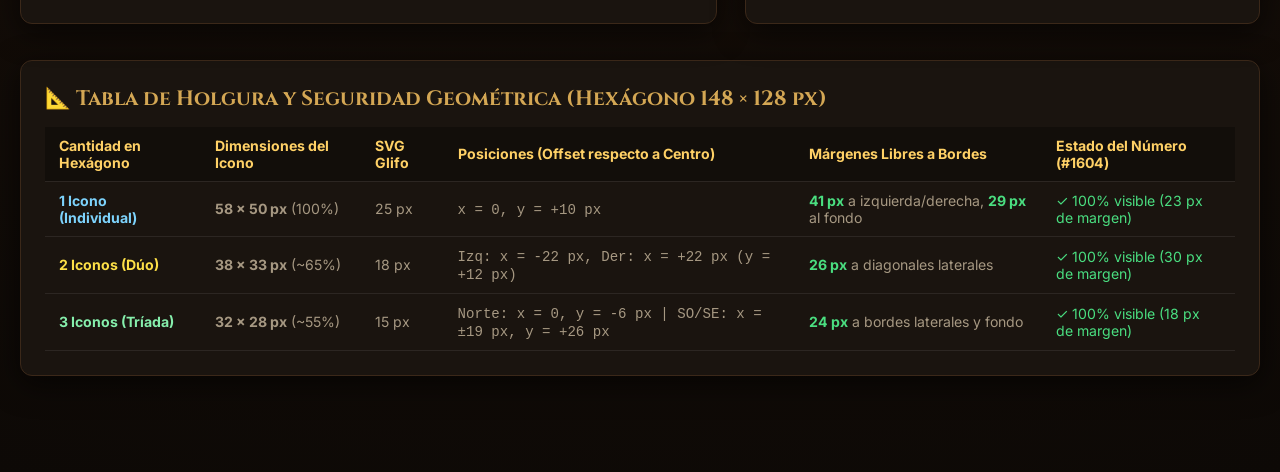
==== commit d35f04f8: "feat: reajuste dinamico de iconos dentro del hexagono (1 icono 58px, 2 iconos 38px, 3 iconos 32px)" ====
--- a/demo-anchors.html
+++ b/demo-anchors.html
@@ -3,7 +3,7 @@
 <head>
   <meta charset="UTF-8">
   <meta name="viewport" content="width=device-width, initial-scale=1.0">
-  <title>DnD Mapping — Demo de 3 Puntos de Anclaje por Hexágono</title>
+  <title>DnD Mapping — Reajuste Dinámico de Iconos en Hexágonos (1, 2 y 3)</title>
   <link rel="preconnect" href="https://fonts.googleapis.com">
   <link rel="preconnect" href="https://fonts.gstatic.com" crossorigin>
   <link href="https://fonts.googleapis.com/css2?family=Cinzel:wght@600;700;800;900&family=Inter:wght@400;500;600;700&family=JetBrains+Mono:wght@500;700&display=swap" rel="stylesheet">
@@ -16,7 +16,6 @@
       --parchment-deep: #e5d6bc;
       --sepia-dark: #2c180d;
       --sepia-ink: #472c19;
-      --sepia-soft: #634731;
       --gold: #d4a754;
       --gold-bright: #ffd166;
       --cyan: #38bdf8;
@@ -25,9 +24,9 @@
       --text: #ede4d1;
       --text-muted: #a69882;
       
-      /* Hexágono estándar Chult: Altura = 128px, Ancho = 148px (111px entre columnas) */
-      --hex-height: 128px;
-      --hex-width: 148px;
+      /* Geometría Hexagonal Chult: 128 px alto, 148 px ancho (110.85 px entre columnas) */
+      --hex-w: 148px;
+      --hex-h: 128px;
     }
 
     * {
@@ -49,7 +48,7 @@
       margin: 0 auto;
     }
 
-    /* HEADER & BREADCRUMBS */
+    /* BARRA SUPERIOR */
     .top-nav {
       display: flex;
       justify-content: space-between;
@@ -117,7 +116,7 @@
     .subtitle {
       color: var(--text-muted);
       font-size: 1.05rem;
-      max-width: 900px;
+      max-width: 920px;
       margin: 0 auto 16px;
       line-height: 1.5;
     }
@@ -142,8 +141,250 @@
       font-weight: 500;
     }
 
-    /* GRID DE DOS COLUMNAS PRINCIPALES */
-    .lab-grid {
+    /* SECCIÓN 1: COMPARADOR LADO A LADO DE LOS 3 ESTADOS */
+    .comparison-section {
+      background: var(--card-bg);
+      border: 1px solid var(--card-border);
+      border-radius: 12px;
+      padding: 26px;
+      margin-bottom: 36px;
+      box-shadow: 0 8px 30px rgba(0,0,0,0.6);
+    }
+
+    .section-title {
+      font-family: 'Cinzel', serif;
+      font-size: 1.35rem;
+      color: var(--gold);
+      margin-bottom: 6px;
+      display: flex;
+      align-items: center;
+      gap: 10px;
+    }
+
+    .section-desc {
+      color: var(--text-muted);
+      font-size: 0.9rem;
+      margin-bottom: 22px;
+      line-height: 1.5;
+    }
+
+    .trio-cards-grid {
+      display: grid;
+      grid-template-columns: repeat(3, 1fr);
+      gap: 20px;
+    }
+
+    @media (max-width: 900px) {
+      .trio-cards-grid {
+        grid-template-columns: 1fr;
+      }
+    }
+
+    .hex-state-card {
+      background: rgba(0,0,0,0.35);
+      border: 1.5px solid rgba(212, 167, 84, 0.2);
+      border-radius: 10px;
+      padding: 20px;
+      display: flex;
+      flex-direction: column;
+      align-items: center;
+      transition: all 0.2s;
+    }
+
+    .hex-state-card:hover {
+      border-color: var(--gold);
+      box-shadow: 0 6px 20px rgba(212, 167, 84, 0.15);
+      transform: translateY(-2px);
+    }
+
+    .card-badge-top {
+      font-size: 0.78rem;
+      font-weight: 700;
+      padding: 4px 10px;
+      border-radius: 12px;
+      margin-bottom: 14px;
+      text-transform: uppercase;
+      letter-spacing: 0.5px;
+    }
+
+    .badge-single {
+      background: rgba(56, 189, 248, 0.15);
+      color: #7dd3fc;
+      border: 1px solid rgba(56, 189, 248, 0.4);
+    }
+
+    .badge-duo {
+      background: rgba(251, 191, 36, 0.15);
+      color: #fde047;
+      border: 1px solid rgba(251, 191, 36, 0.4);
+    }
+
+    .badge-trio {
+      background: rgba(52, 211, 153, 0.15);
+      color: #86efac;
+      border: 1px solid rgba(52, 211, 153, 0.4);
+    }
+
+    /* LIENZO DE HEXÁGONO REAL (128px alto x 148px ancho) */
+    .hex-frame {
+      width: 148px;
+      height: 128px;
+      position: relative;
+      background: #cfbe9b url('MAPS - Chult 2.0 PC.png') no-repeat;
+      background-size: 1450px;
+      background-position: 84% 16%;
+      clip-path: polygon(25% 0%, 75% 0%, 100% 50%, 75% 100%, 25% 100%, 0% 50%);
+      box-shadow: 0 6px 18px rgba(0,0,0,0.8);
+      border: 1px dashed rgba(71, 44, 25, 0.6);
+      user-select: none;
+      margin-bottom: 16px;
+    }
+
+    /* NÚMERO SUPERIOR DEL HEXÁGONO */
+    .hex-label-num {
+      position: absolute;
+      top: 8px;
+      left: 50%;
+      transform: translateX(-50%);
+      font-family: Georgia, serif;
+      font-size: 13px;
+      font-weight: 900;
+      color: #ffffff;
+      text-shadow: -1px -1px 0 #000, 1px -1px 0 #000, -1px 1px 0 #000, 1px 1px 0 #000;
+      pointer-events: none;
+      z-index: 25;
+      letter-spacing: 0.5px;
+    }
+
+    /* LÍNEA DE SEGURIDAD INTERIOR (DEMOSTRACIÓN DE QUE ESTÁ 100% ADENTRO) */
+    .safe-zone-overlay {
+      position: absolute;
+      inset: 6px;
+      clip-path: polygon(25% 0%, 75% 0%, 100% 50%, 75% 100%, 25% 100%, 0% 50%);
+      border: 1px dashed rgba(52, 211, 153, 0.4);
+      pointer-events: none;
+      z-index: 5;
+    }
+
+    /* ESTILO BASE DE PIN ADAPTATIVO (SELLO SEPIA HEXAGONAL) */
+    .dyn-pin {
+      position: absolute;
+      transform: translate(-50%, -50%);
+      display: flex;
+      align-items: center;
+      justify-content: center;
+      clip-path: polygon(25% 0%, 75% 0%, 100% 50%, 75% 100%, 25% 100%, 0% 50%);
+      background: #472c19;
+      filter: drop-shadow(0 3px 6px rgba(0,0,0,0.85));
+      cursor: pointer;
+      user-select: none;
+      z-index: 15;
+      transition: all 0.28s cubic-bezier(0.34, 1.56, 0.64, 1);
+    }
+
+    .dyn-pin:hover {
+      filter: drop-shadow(0 6px 12px rgba(0,0,0,0.95)) drop-shadow(0 0 10px var(--pin-color, #ffd166));
+      transform: translate(-50%, -55%) scale(1.12);
+      z-index: 30;
+    }
+
+    .dyn-pin-inner {
+      position: absolute;
+      inset: 2px;
+      background: radial-gradient(circle at 40% 35%, #fbf5e8 0%, #ebe0c7 70%, #d8c3a0 100%);
+      clip-path: polygon(25% 0%, 75% 0%, 100% 50%, 75% 100%, 25% 100%, 0% 50%);
+      display: flex;
+      align-items: center;
+      justify-content: center;
+    }
+
+    .dyn-pin-inner svg {
+      display: block;
+      stroke: var(--pin-color, #472c19);
+      fill: var(--pin-color, #472c19);
+      filter: drop-shadow(0 0.5px 0 rgba(255,255,255,0.6));
+    }
+
+    /* TOKEN GRUPO DE AVENTUREROS */
+    .is-party-token {
+      filter: drop-shadow(0 4px 10px rgba(0,0,0,0.9)) drop-shadow(0 0 10px rgba(163, 24, 51, 0.6)) !important;
+    }
+    .is-party-token .dyn-pin-inner {
+      background: radial-gradient(circle at center, #fff6f0 0%, #ffe0d5 70%, #f7b2a3 100%) !important;
+    }
+
+    /* TAMAÑO 1: COMPLETO (1 Icono solo) -> 58px x 50px */
+    .dyn-pin.size-full {
+      width: 58px;
+      height: 50px;
+    }
+    .dyn-pin.size-full .dyn-pin-inner svg {
+      width: 25px;
+      height: 25px;
+    }
+
+    /* TAMAÑO 2: MEDIO / DÚO (2 Iconos) -> 38px x 33px */
+    .dyn-pin.size-duo {
+      width: 38px;
+      height: 33px;
+    }
+    .dyn-pin.size-duo .dyn-pin-inner svg {
+      width: 18px;
+      height: 18px;
+    }
+
+    /* TAMAÑO 3: COMPACTO / TRÍO (3 Iconos) -> 32px x 28px */
+    .dyn-pin.size-trio {
+      width: 32px;
+      height: 28px;
+    }
+    .dyn-pin.size-trio .dyn-pin-inner svg {
+      width: 15px;
+      height: 15px;
+    }
+
+    /* CHECKMARK RESUELTO */
+    .dyn-check {
+      position: absolute;
+      bottom: -2px;
+      right: -2px;
+      width: 15px;
+      height: 15px;
+      background: #22c55e;
+      color: #fff;
+      font-size: 9px;
+      font-weight: 900;
+      border-radius: 50%;
+      border: 1.5px solid #1a140f;
+      display: flex;
+      align-items: center;
+      justify-content: center;
+      z-index: 5;
+    }
+
+    .state-info-list {
+      list-style: none;
+      font-size: 0.8rem;
+      color: var(--text-muted);
+      display: flex;
+      flex-direction: column;
+      gap: 6px;
+      width: 100%;
+      padding-top: 10px;
+      border-top: 1px solid rgba(255,255,255,0.06);
+    }
+
+    .state-info-list li {
+      display: flex;
+      justify-content: space-between;
+    }
+
+    .state-info-list strong {
+      color: var(--gold-bright);
+    }
+
+    /* SECCIÓN 2: LABORATORIO INTERACTIVO DINÁMICO (AÑADIR / QUITAR) */
+    .lab-interactive-section {
       display: grid;
       grid-template-columns: 1.15fr 0.85fr;
       gap: 28px;
@@ -151,7 +392,7 @@
     }
 
     @media (max-width: 1024px) {
-      .lab-grid {
+      .lab-interactive-section {
         grid-template-columns: 1fr;
       }
     }
@@ -166,96 +407,27 @@
       flex-direction: column;
     }
 
-    .panel-header {
-      display: flex;
-      justify-content: space-between;
-      align-items: center;
-      margin-bottom: 20px;
-      padding-bottom: 14px;
-      border-bottom: 1px solid rgba(212, 167, 84, 0.15);
-      flex-wrap: wrap;
-      gap: 12px;
-    }
-
-    .panel-title {
-      font-family: 'Cinzel', serif;
-      font-size: 1.35rem;
-      color: var(--gold);
-      display: flex;
-      align-items: center;
-      gap: 8px;
-    }
-
-    /* SELECTOR DE DISTRIBUCIÓN / LAYOUTS */
-    .layout-switcher {
-      display: flex;
-      gap: 8px;
-      background: rgba(0,0,0,0.3);
-      padding: 4px;
-      border-radius: 8px;
-      border: 1px solid rgba(255,255,255,0.06);
-    }
-
-    .layout-btn {
-      background: transparent;
-      border: 1px solid transparent;
-      border-radius: 6px;
-      color: var(--text-muted);
-      padding: 6px 12px;
-      font-size: 0.8rem;
-      font-weight: 600;
-      cursor: pointer;
-      transition: all 0.2s;
-    }
-
-    .layout-btn:hover {
-      color: var(--text);
-    }
-
-    .layout-btn.active {
-      background: var(--sepia-ink);
-      border-color: var(--gold);
-      color: var(--gold-bright);
-      box-shadow: 0 2px 8px rgba(0,0,0,0.5);
-    }
-
-    /* COMPARADOR VISUAL DEL HEXÁGONO: ESCALA 1:1 Y ZOOM 2.5X */
-    .hex-stage-container {
-      display: flex;
-      flex-wrap: wrap;
-      gap: 28px;
+    /* ÁREA DEL HEXÁGONO INTERACTIVO EN VIVO */
+    .live-hex-stage {
+      background: rgba(0,0,0,0.45);
+      border-radius: 10px;
+      border: 1px solid rgba(212, 167, 84, 0.15);
+      padding: 24px;
+      display: flex;
+      flex-direction: column;
       align-items: center;
       justify-content: center;
-      padding: 24px;
-      background: rgba(0,0,0,0.45);
-      border-radius: 10px;
-      border: 1px solid rgba(212, 167, 84, 0.12);
-      margin-bottom: 24px;
+      margin-bottom: 20px;
       position: relative;
     }
 
-    /* ZOOM INSPECTOR VIEW (2.5x) */
-    .zoom-hex-wrapper {
-      display: flex;
-      flex-direction: column;
-      align-items: center;
-      gap: 10px;
-    }
-
-    .stage-label {
-      font-size: 0.82rem;
-      font-weight: 700;
-      color: var(--gold-bright);
-      letter-spacing: 0.5px;
-      text-transform: uppercase;
-    }
-
-    .hex-canvas-25x {
-      width: 320px;
-      height: 277px; /* 320 * (128/148) */
+    /* HEXÁGONO GRANDE AMPLIADO 2X PARA INSPECCIÓN DETALLADA */
+    .hex-frame-interactive {
+      width: 296px; /* 148 * 2 */
+      height: 256px; /* 128 * 2 */
       position: relative;
-      background: #d8c7a6 url('MAPS - Chult 2.0 PC.png') no-repeat;
-      background-size: 3200px;
+      background: #cfbe9b url('MAPS - Chult 2.0 PC.png') no-repeat;
+      background-size: 2900px;
       background-position: 84% 16%;
       clip-path: polygon(25% 0%, 75% 0%, 100% 50%, 75% 100%, 25% 100%, 0% 50%);
       box-shadow: 0 8px 30px rgba(0,0,0,0.9);
@@ -263,7 +435,7 @@
       user-select: none;
     }
 
-    .hex-number-25x {
+    .hex-label-interactive {
       position: absolute;
       top: 14px;
       left: 50%;
@@ -275,349 +447,138 @@
       text-shadow: -1.5px -1.5px 0 #000, 1.5px -1.5px 0 #000, -1.5px 1.5px 0 #000, 1.5px 1.5px 0 #000, 0 3px 6px rgba(0,0,0,0.9);
       pointer-events: none;
       z-index: 25;
-      letter-spacing: 1px;
-    }
-
-    /* REAL 1:1 ESCALA */
-    .real-hex-wrapper {
+    }
+
+    /* PINES EN EL HEXÁGONO 2X */
+    .zoom-pin-slot {
+      position: absolute;
+      transform: translate(-50%, -50%);
+      transition: all 0.35s cubic-bezier(0.34, 1.56, 0.64, 1);
+      z-index: 15;
+    }
+
+    /* EN 2X: 58x50 -> 116x100; 38x33 -> 76x66; 32x28 -> 64x56 */
+    .zoom-pin-slot.size-full .dyn-pin {
+      width: 116px;
+      height: 100px;
+    }
+    .zoom-pin-slot.size-full .dyn-pin-inner svg {
+      width: 50px;
+      height: 50px;
+    }
+
+    .zoom-pin-slot.size-duo .dyn-pin {
+      width: 76px;
+      height: 66px;
+    }
+    .zoom-pin-slot.size-duo .dyn-pin-inner svg {
+      width: 36px;
+      height: 36px;
+    }
+
+    .zoom-pin-slot.size-trio .dyn-pin {
+      width: 64px;
+      height: 56px;
+    }
+    .zoom-pin-slot.size-trio .dyn-pin-inner svg {
+      width: 30px;
+      height: 30px;
+    }
+
+    /* CONTROLES DE ACCIÓN (+ / - / PREAJUSTES) */
+    .action-button-bar {
+      display: flex;
+      gap: 10px;
+      flex-wrap: wrap;
+      justify-content: center;
+      margin-bottom: 20px;
+    }
+
+    .btn-action {
+      background: var(--card-bg);
+      border: 1px solid var(--gold);
+      border-radius: 8px;
+      color: var(--gold-bright);
+      padding: 10px 18px;
+      font-size: 0.9rem;
+      font-weight: 700;
+      cursor: pointer;
+      display: inline-flex;
+      align-items: center;
+      gap: 8px;
+      transition: all 0.2s;
+      box-shadow: 0 4px 12px rgba(0,0,0,0.4);
+    }
+
+    .btn-action:hover {
+      background: rgba(212, 167, 84, 0.2);
+      transform: translateY(-1px);
+      box-shadow: 0 6px 16px rgba(212, 167, 84, 0.3);
+    }
+
+    .btn-action.btn-danger {
+      border-color: var(--crimson);
+      color: #fda4af;
+    }
+    .btn-action.btn-danger:hover {
+      background: rgba(225, 29, 72, 0.2);
+      box-shadow: 0 6px 16px rgba(225, 29, 72, 0.3);
+    }
+
+    /* LISTA DE ITEMS ACTIVOS CON SELECTOR DE TIPO */
+    .active-items-list {
       display: flex;
       flex-direction: column;
+      gap: 10px;
+      margin-bottom: 18px;
+    }
+
+    .active-item-row {
+      background: rgba(0,0,0,0.3);
+      border: 1px solid var(--card-border);
+      border-radius: 8px;
+      padding: 10px 14px;
+      display: flex;
+      align-items: center;
+      justify-content: space-between;
+      gap: 12px;
+    }
+
+    .item-label-group {
+      display: flex;
       align-items: center;
       gap: 10px;
     }
 
-    .hex-canvas-1x {
-      width: 148px;
-      height: 128px;
-      position: relative;
-      background: #d8c7a6 url('MAPS - Chult 2.0 PC.png') no-repeat;
-      background-size: 1450px;
-      background-position: 84% 16%;
-      clip-path: polygon(25% 0%, 75% 0%, 100% 50%, 75% 100%, 25% 100%, 0% 50%);
-      box-shadow: 0 4px 16px rgba(0,0,0,0.8);
-      border: 1px dashed rgba(71, 44, 25, 0.6);
-      user-select: none;
-    }
-
-    .hex-number-1x {
-      position: absolute;
-      top: 8px;
-      left: 50%;
-      transform: translateX(-50%);
-      font-family: Georgia, serif;
-      font-size: 13px;
-      font-weight: 900;
-      color: #ffffff;
-      text-shadow: -1px -1px 0 #000, 1px -1px 0 #000, -1px 1px 0 #000, 1px 1px 0 #000;
-      pointer-events: none;
-      z-index: 25;
-    }
-
-    /* VISUAL ANCHOR TARGET PADS (LOS 3 PUNTOS DE ANCLAJE) */
-    .anchor-target-pad {
-      position: absolute;
-      transform: translate(-50%, -50%);
-      border-radius: 50%;
+    .item-icon-preview {
+      width: 32px;
+      height: 32px;
       display: flex;
       align-items: center;
       justify-content: center;
-      cursor: pointer;
-      z-index: 20;
-      transition: all 0.25s cubic-bezier(0.34, 1.56, 0.64, 1);
-    }
-
-    .anchor-target-pad.zoom {
-      width: 54px;
-      height: 54px;
-      border: 2px dashed rgba(212, 167, 84, 0.85);
-      background: rgba(26, 17, 10, 0.55);
-      backdrop-filter: blur(2px);
-    }
-
-    .anchor-target-pad.zoom:hover {
-      border-color: var(--cyan);
-      background: rgba(56, 189, 248, 0.25);
-      transform: translate(-50%, -50%) scale(1.15);
-      box-shadow: 0 0 16px rgba(56, 189, 248, 0.6);
-    }
-
-    .anchor-target-pad.zoom.active {
-      border-color: var(--gold-bright);
-      background: rgba(255, 209, 102, 0.2);
-      box-shadow: 0 0 14px rgba(255, 209, 102, 0.5);
-    }
-
-    .anchor-target-pad.zoom .slot-number {
-      font-family: 'Cinzel', serif;
-      font-size: 14px;
-      font-weight: 800;
-      color: var(--gold-bright);
-      pointer-events: none;
-    }
-
-    .anchor-target-pad.real {
-      width: 24px;
-      height: 24px;
-      border: 1.5px dashed rgba(212, 167, 84, 0.7);
-      background: rgba(26, 17, 10, 0.4);
-      pointer-events: none;
-    }
-
-    /* PINES DENTRO DEL HEXÁGONO */
-    .hex-pin-slot {
-      position: absolute;
-      transform: translate(-50%, -50%);
-      z-index: 15;
-      transition: all 0.3s cubic-bezier(0.2, 0.8, 0.2, 1);
-      cursor: grab;
-    }
-
-    .hex-pin-slot:active {
-      cursor: grabbing;
-    }
-
-    /* SELLO SEPIA HEXAGONAL EN TAMAÑO MULTI-PIN */
-    .pin-badge-multi {
-      position: relative;
-      display: flex;
-      align-items: center;
-      justify-content: center;
-      clip-path: polygon(25% 0%, 75% 0%, 100% 50%, 75% 100%, 25% 100%, 0% 50%);
-      background: #472c19;
-      filter: drop-shadow(0 3px 6px rgba(0,0,0,0.85));
-      transition: all 0.2s ease;
-    }
-
-    .pin-badge-multi-inner {
-      position: absolute;
-      inset: 2px;
-      background: radial-gradient(circle at 40% 35%, #fbf5e8 0%, #ebe0c7 70%, #d8c3a0 100%);
-      clip-path: polygon(25% 0%, 75% 0%, 100% 50%, 75% 100%, 25% 100%, 0% 50%);
-      display: flex;
-      align-items: center;
-      justify-content: center;
-    }
-
-    /* ESCALA SEGÚN ZOOM */
-    /* En vista Zoom 2.5x: pin de 78px x 68px (equivalente a 42px en 1x) */
-    .zoom-pin .pin-badge-multi {
-      width: 78px;
-      height: 68px;
-    }
-    .zoom-pin .pin-badge-multi-inner svg {
-      width: 36px;
-      height: 36px;
-    }
-
-    /* En vista Real 1:1: pin de 40px x 35px */
-    .real-pin .pin-badge-multi {
-      width: 42px;
-      height: 36px;
-    }
-    .real-pin .pin-badge-multi-inner svg {
+      border-radius: 6px;
+      background: rgba(255,255,255,0.06);
+    }
+
+    .item-icon-preview svg {
       width: 20px;
       height: 20px;
     }
 
-    /* TOKEN GRUPO DE AVENTUREROS */
-    .party-pin-style .pin-badge-multi {
-      filter: drop-shadow(0 4px 10px rgba(0,0,0,0.9)) drop-shadow(0 0 10px rgba(163, 24, 51, 0.6));
-    }
-    .party-pin-style .pin-badge-multi-inner {
-      background: radial-gradient(circle at center, #fff6f0 0%, #ffe0d5 70%, #f7b2a3 100%);
-    }
-
-    /* BADGE CHECKMARK RESUELTO */
-    .pin-check-badge {
-      position: absolute;
-      bottom: -3px;
-      right: -3px;
-      width: 18px;
-      height: 18px;
-      background: #22c55e;
-      color: #fff;
-      font-size: 11px;
-      font-weight: 900;
-      border-radius: 50%;
-      border: 1.5px solid #1a140f;
-      display: flex;
-      align-items: center;
-      justify-content: center;
-      box-shadow: 0 2px 4px rgba(0,0,0,0.8);
-      z-index: 5;
-    }
-
-    /* CONTROLES DE RANURAS (SLOTS 1, 2, 3) */
-    .slot-manager-box {
-      display: grid;
-      grid-template-columns: repeat(3, 1fr);
-      gap: 12px;
-      margin-bottom: 20px;
-    }
-
-    @media (max-width: 640px) {
-      .slot-manager-box {
-        grid-template-columns: 1fr;
-      }
-    }
-
-    .slot-card {
-      background: rgba(0,0,0,0.3);
-      border: 1.5px solid var(--card-border);
-      border-radius: 8px;
-      padding: 14px;
-      transition: all 0.2s;
-      display: flex;
-      flex-direction: column;
-      gap: 8px;
-    }
-
-    .slot-card.active {
+    .item-select {
+      background: rgba(16, 12, 8, 0.9);
+      border: 1px solid var(--card-border);
+      border-radius: 6px;
+      color: var(--text);
+      padding: 6px 10px;
+      font-size: 0.85rem;
+      outline: none;
+    }
+    .item-select:focus {
       border-color: var(--gold);
-      background: rgba(212, 167, 84, 0.08);
-      box-shadow: 0 0 14px rgba(212, 167, 84, 0.2);
-    }
-
-    .slot-card-header {
-      display: flex;
-      justify-content: space-between;
-      align-items: center;
-    }
-
-    .slot-badge-pill {
-      font-size: 0.75rem;
-      font-weight: 700;
-      color: var(--gold-bright);
-      background: rgba(212, 167, 84, 0.15);
-      padding: 2px 8px;
-      border-radius: 12px;
-      border: 1px solid rgba(212, 167, 84, 0.3);
-    }
-
-    .slot-btn-clear {
-      background: transparent;
-      border: none;
-      color: var(--crimson);
-      font-size: 0.75rem;
-      font-weight: 600;
-      cursor: pointer;
-    }
-    .slot-btn-clear:hover {
-      text-decoration: underline;
-    }
-
-    .slot-item-info {
-      display: flex;
-      align-items: center;
-      gap: 10px;
-      min-height: 40px;
-    }
-
-    .slot-item-icon-box {
-      width: 32px;
-      height: 32px;
-      background: rgba(255,255,255,0.06);
-      border-radius: 6px;
-      display: flex;
-      align-items: center;
-      justify-content: center;
-      flex-shrink: 0;
-    }
-
-    .slot-item-text {
-      font-size: 0.85rem;
-      font-weight: 600;
-      color: var(--text);
-      line-height: 1.2;
-    }
-
-    .slot-item-empty {
-      font-size: 0.8rem;
-      color: var(--text-muted);
-      font-style: italic;
-    }
-
-    /* BOTONES DE PREAJUSTE RÁPIDO */
-    .presets-bar {
-      display: flex;
-      flex-wrap: wrap;
-      gap: 8px;
-      margin-bottom: 18px;
-    }
-
-    .preset-btn {
-      background: rgba(255,255,255,0.05);
-      border: 1px solid rgba(255,255,255,0.12);
-      border-radius: 6px;
-      color: var(--text-muted);
-      padding: 7px 12px;
-      font-size: 0.8rem;
-      font-weight: 600;
-      cursor: pointer;
-      display: flex;
-      align-items: center;
-      gap: 6px;
-      transition: all 0.2s;
-    }
-
-    .preset-btn:hover {
-      background: rgba(212, 167, 84, 0.15);
-      border-color: var(--gold);
-      color: var(--gold-bright);
-    }
-
-    /* SELECTOR DE ICONOS PARA INSERTAR EN SLOT ACTIVO */
-    .palette-box {
-      background: rgba(0,0,0,0.25);
-      border: 1px solid var(--card-border);
-      border-radius: 8px;
-      padding: 14px;
-    }
-
-    .palette-title {
-      font-size: 0.82rem;
-      font-weight: 700;
-      color: var(--text-muted);
-      text-transform: uppercase;
-      letter-spacing: 0.5px;
-      margin-bottom: 10px;
-      display: flex;
-      justify-content: space-between;
-      align-items: center;
-    }
-
-    .palette-grid {
-      display: grid;
-      grid-template-columns: repeat(auto-fill, minmax(44px, 1fr));
-      gap: 8px;
-    }
-
-    .palette-btn {
-      width: 44px;
-      height: 44px;
-      border-radius: 8px;
-      background: rgba(255,255,255,0.04);
-      border: 1px solid rgba(255,255,255,0.08);
-      display: flex;
-      align-items: center;
-      justify-content: center;
-      cursor: pointer;
-      transition: all 0.2s;
-    }
-
-    .palette-btn:hover {
-      background: rgba(212, 167, 84, 0.2);
-      border-color: var(--gold);
-      transform: translateY(-2px);
-      box-shadow: 0 4px 10px rgba(0,0,0,0.6);
-    }
-
-    .palette-btn svg {
-      width: 24px;
-      height: 24px;
-    }
-
-    /* PANEL DERECHO: SIMULADOR DE MAPA CON MÚLTIPLES HEXÁGONOS */
+    }
+
+    /* MINI MAPA SIMULADOR CON HEXÁGONOS DE CHULT */
     .mini-map-viewport {
       width: 100%;
       height: 480px;
@@ -639,7 +600,7 @@
       z-index: 10;
     }
 
-    .map-instruction-overlay {
+    .map-badge-counter {
       position: absolute;
       top: 12px;
       left: 12px;
@@ -647,17 +608,14 @@
       border: 1px solid var(--gold);
       border-radius: 6px;
       padding: 8px 14px;
-      font-size: 0.8rem;
+      font-size: 0.82rem;
       color: var(--parchment);
       z-index: 30;
       backdrop-filter: blur(4px);
       box-shadow: 0 4px 14px rgba(0,0,0,0.8);
-      display: flex;
-      align-items: center;
-      gap: 8px;
-    }
-
-    /* HEXÁGONOS ACTIVOS EN EL MAPA SIMULADO */
+    }
+
+    /* HEXÁGONOS DEL MINIMAPA */
     .map-hex-zone {
       position: absolute;
       transform: translate(-50%, -50%);
@@ -673,52 +631,31 @@
       box-shadow: inset 0 0 20px rgba(56, 189, 248, 0.35);
     }
 
-    /* PUNTOS DE ANCLAJE EN EL MAPA SIMULADO */
-    .map-anchor-dot {
+    .map-hex-btn-add {
       position: absolute;
-      transform: translate(-50%, -50%);
-      width: 20px;
-      height: 20px;
-      border-radius: 50%;
-      border: 1.5px dashed rgba(212, 167, 84, 0.8);
-      background: rgba(16, 12, 8, 0.6);
-      display: flex;
-      align-items: center;
-      justify-content: center;
-      font-size: 10px;
-      font-weight: 800;
+      bottom: 8px;
+      left: 50%;
+      transform: translateX(-50%);
+      background: rgba(26, 17, 10, 0.85);
+      border: 1px solid var(--gold);
       color: var(--gold-bright);
+      font-size: 0.7rem;
+      font-weight: 700;
+      padding: 2px 8px;
+      border-radius: 10px;
       opacity: 0;
-      transition: all 0.2s;
-      z-index: 18;
-    }
-
-    .map-hex-zone:hover .map-anchor-dot {
-      opacity: 0.9;
-    }
-
-    .map-anchor-dot:hover {
-      border-color: var(--cyan) !important;
-      background: rgba(56, 189, 248, 0.4) !important;
-      transform: translate(-50%, -50%) scale(1.3);
-      opacity: 1 !important;
-    }
-
-    /* PINES EN EL MAPA */
-    .map-sim-pin {
-      position: absolute;
-      transform: translate(-50%, -50%);
-      cursor: pointer;
-      z-index: 20;
-      transition: transform 0.2s cubic-bezier(0.34, 1.56, 0.64, 1);
-    }
-
-    .map-sim-pin:hover {
-      transform: translate(-50%, -60%) scale(1.18);
-      z-index: 40;
-    }
-
-    .map-sim-tooltip {
+      transition: opacity 0.2s;
+      pointer-events: none;
+      z-index: 25;
+      white-space: nowrap;
+    }
+
+    .map-hex-zone:hover .map-hex-btn-add {
+      opacity: 1;
+    }
+
+    /* PIN TOOLTIP EN EL MINIMAPA */
+    .map-pin-tooltip {
       position: absolute;
       bottom: calc(100% + 6px);
       left: 50%;
@@ -735,94 +672,56 @@
       opacity: 0;
       transition: opacity 0.2s;
       box-shadow: 0 4px 10px rgba(0,0,0,0.8);
-    }
-
-    .map-sim-pin:hover .map-sim-tooltip {
+      z-index: 50;
+    }
+
+    .dyn-pin:hover .map-pin-tooltip {
       opacity: 1;
     }
 
-    /* SECCIÓN INFERIOR: ARQUITECTURA TÉCNICA Y MATEMÁTICAS */
-    .tech-specs-card {
+    /* SECCIÓN INFERIOR: RESUMEN DE COORDENADAS Y HOLGURAS */
+    .clearance-table-box {
       background: var(--card-bg);
       border: 1px solid var(--card-border);
       border-radius: 12px;
-      padding: 26px;
+      padding: 24px;
       box-shadow: 0 8px 30px rgba(0,0,0,0.6);
       margin-top: 32px;
     }
 
-    .tech-specs-card h3 {
+    .clearance-table-box h3 {
       font-family: 'Cinzel', serif;
       font-size: 1.3rem;
       color: var(--gold);
-      margin-bottom: 14px;
-      display: flex;
-      align-items: center;
-      gap: 8px;
-    }
-
-    .tech-grid {
-      display: grid;
-      grid-template-columns: repeat(auto-fit, minmax(320px, 1fr));
-      gap: 20px;
-      margin-top: 18px;
-    }
-
-    .tech-box {
+      margin-bottom: 12px;
+    }
+
+    .clearance-table {
+      width: 100%;
+      border-collapse: collapse;
+      font-size: 0.88rem;
+      margin-top: 14px;
+    }
+
+    .clearance-table th, .clearance-table td {
+      padding: 10px 14px;
+      text-align: left;
+      border-bottom: 1px solid rgba(255,255,255,0.08);
+    }
+
+    .clearance-table th {
       background: rgba(0,0,0,0.3);
-      border: 1px solid rgba(212, 167, 84, 0.15);
-      border-radius: 8px;
-      padding: 18px;
-    }
-
-    .tech-box h4 {
-      font-size: 0.95rem;
       color: var(--gold-bright);
-      margin-bottom: 8px;
-      display: flex;
-      align-items: center;
-      gap: 6px;
-    }
-
-    .tech-box p {
-      font-size: 0.85rem;
+      font-weight: 700;
+    }
+
+    .clearance-table td {
       color: var(--text-muted);
-      line-height: 1.5;
-      margin-bottom: 12px;
-    }
-
-    .code-snippet {
-      background: #0d0906;
-      border: 1px solid #332214;
-      border-radius: 6px;
-      padding: 12px;
-      font-family: 'JetBrains Mono', monospace;
-      font-size: 0.76rem;
-      color: #7dd3fc;
-      line-height: 1.5;
-      overflow-x: auto;
-    }
-
-    /* MODAL DE AGREGAR MARCADOR RÁPIDO EN MAPA */
-    .quick-modal-backdrop {
-      position: fixed;
-      inset: 0;
-      background: rgba(0,0,0,0.7);
-      backdrop-filter: blur(4px);
-      z-index: 100;
-      display: none;
-      align-items: center;
-      justify-content: center;
-    }
-
-    .quick-modal {
-      background: var(--card-bg);
-      border: 1.5px solid var(--gold);
-      border-radius: 12px;
-      padding: 20px;
-      max-width: 380px;
-      width: 90%;
-      box-shadow: 0 16px 40px rgba(0,0,0,0.9);
+    }
+
+    .clearance-table tr:hover td {
+      background: rgba(255,255,255,0.02);
+      color: var(--text);
     }
   </style>
 </head>
@@ -830,620 +729,509 @@
 
 <div class="container">
 
-  <!-- BARRA DE NAVEGACIÓN -->
+  <!-- NAVEGACIÓN SUPERIOR -->
   <div class="top-nav">
     <div class="nav-links">
       <a href="index.html" class="btn-nav">← Volver al Mapa de Campaña</a>
       <a href="demo-icons.html" class="btn-nav">🎨 Catálogo de Iconos Sepia</a>
     </div>
-    <div class="spec-chip">📍 Sistema de Multi-Anclaje en Hexágono</div>
+    <div class="spec-chip">✨ Sistema de Reajuste Dinámico Dentro del Hexágono</div>
   </div>
 
   <header>
-    <h1>3 Puntos de Anclaje por Hexágono</h1>
+    <h1>Reajuste Dinámico de Iconos en Hexágonos</h1>
     <p class="subtitle">
-      Demostración interactiva de geometría de anclaje para alojar <strong>hasta 3 iconos o fichas independientes</strong> dentro de un mismo hexágono principal de Chult (128 px) sin superposiciones y preservando al 100% el número del mapa.
+      Los iconos <strong>nunca salen del hexágono</strong> ni tocan sus bordes: si hay <strong>1 solo icono</strong>, ocupa el espacio principal de <strong>58 × 50 px</strong>; si se agregan <strong>2 o 3 iconos</strong>, se reducen automáticamente de tamaño a <strong>38 px</strong> y <strong>32 px</strong> para caber con total holgura en el interior del hexágono.
     </p>
 
     <div class="specs-badge-bar">
-      <div class="spec-chip">📐 Altura Hexágono: 128 px | Ancho: 148 px</div>
-      <div class="spec-chip">🎯 3 Ranuras (Slots 1, 2, 3)</div>
-      <div class="spec-chip">🔢 Número (#1604) Siempre 100% Despejado</div>
-      <div class="spec-chip">⚔️ Coexistencia de Grupo + Ruinas + Peligro</div>
+      <div class="spec-chip">📐 1 Icono Solo: 58 × 50 px (Completo)</div>
+      <div class="spec-chip">👥 2 Iconos: 38 × 33 px (Dúo con margen > 24 px)</div>
+      <div class="spec-chip">▲ 3 Iconos: 32 × 28 px (Tríada con margen > 23 px)</div>
+      <div class="spec-chip">🔢 Número (#1604): 100% Despejado en los 3 Casos</div>
     </div>
   </header>
 
-  <!-- GRID DE PRUEBAS -->
-  <div class="lab-grid">
-
-    <!-- PANEL 1: LABORATORIO DE 1 HEXÁGONO A ESCALA REAL & ZOOM -->
-    <div class="panel-card">
-      <div class="panel-header">
-        <h2 class="panel-title"><span>🔬</span> Laboratorio de Geometría de Anclaje</h2>
-        
-        <!-- SELECTOR DE DISPOSICIÓN -->
-        <div class="layout-switcher">
-          <button class="layout-btn active" id="btn-layout-delta" onclick="setLayout('delta')">▲ Tríada Delta</button>
-          <button class="layout-btn" id="btn-layout-linear" onclick="setLayout('linear')">━ Línea Horizontal</button>
-          <button class="layout-btn" id="btn-layout-dynamic" onclick="setLayout('dynamic')">⚡ Auto-Adaptativa</button>
-        </div>
-      </div>
-
-      <!-- ESCENARIO VISUAL DEL HEXÁGONO (ZOOM 2.5X Y 1:1) -->
-      <div class="hex-stage-container">
-        
-        <!-- ZOOM 2.5x -->
-        <div class="zoom-hex-wrapper">
-          <div class="stage-label">Vista Ampliada de Inspección (Zoom 2.5×)</div>
-          <div class="hex-canvas-25x" id="hex-canvas-zoom">
-            <span class="hex-number-25x">1604</span>
-            
-            <!-- ANCHOR TARGET PADS ZOOM -->
-            <div class="anchor-target-pad zoom" id="zoom-anchor-1" style="left: 50%; top: 38%;" onclick="selectSlot(1)">
-              <span class="slot-number">①</span>
+  <!-- SECCIÓN 1: COMPARADOR LADO A LADO DE LOS 3 ESTADOS EN VIVO -->
+  <div class="comparison-section">
+    <h2 class="section-title"><span>🔍</span> Comparador de los 3 Estados (Escala Real 1:1 en Pantalla)</h2>
+    <p class="section-desc">
+      Observa cómo cada hexágono real de 128 px de Chult mantiene todos los iconos <strong>estrictamente confinados en su interior</strong>, con una distancia de más de 20 px a las líneas diagonales y sin tapar jamás la numeración superior.
+    </p>
+
+    <div class="trio-cards-grid">
+      
+      <!-- ESTADO 1: 1 SOLO ICONO -->
+      <div class="hex-state-card">
+        <span class="card-badge-top badge-single">Estado 1: 1 Solo Marcador</span>
+        <div class="hex-frame" id="frame-state-1">
+          <span class="hex-label-num">1604</span>
+          <div class="safe-zone-overlay" title="Línea de seguridad interior"></div>
+          <!-- Pin centrado a tamaño completo 58x50px -->
+          <div class="dyn-pin size-full" style="left: 50%; top: 54%; --pin-color: #673385;" title="Ruinas Antiguas">
+            <div class="dyn-pin-inner">
+              <svg viewBox="0 0 24 24" stroke-width="2" stroke-linecap="round" stroke-linejoin="round">
+                <path d="M3 21h18"/><path d="M4 8h16"/><path d="M12 2l9 6H3l9-6z"/><path d="M6 8v13M10 8v13M14 8v13M18 8v7"/>
+              </svg>
             </div>
-            <div class="anchor-target-pad zoom" id="zoom-anchor-2" style="left: 25%; top: 70%;" onclick="selectSlot(2)">
-              <span class="slot-number">②</span>
-            </div>
-            <div class="anchor-target-pad zoom" id="zoom-anchor-3" style="left: 75%; top: 70%;" onclick="selectSlot(3)">
-              <span class="slot-number">③</span>
-            </div>
-
-            <!-- SLOTS DE PINES RENDERIZADOS ZOOM -->
-            <div class="hex-pin-slot zoom-pin" id="zoom-pin-1" style="left: 50%; top: 38%;"></div>
-            <div class="hex-pin-slot zoom-pin" id="zoom-pin-2" style="left: 25%; top: 70%;"></div>
-            <div class="hex-pin-slot zoom-pin" id="zoom-pin-3" style="left: 75%; top: 70%;"></div>
           </div>
         </div>
-
-        <!-- REAL 1:1 SCALE -->
-        <div class="real-hex-wrapper">
-          <div class="stage-label">Escala Real 1:1 en Pantalla (128 px)</div>
-          <div class="hex-canvas-1x" id="hex-canvas-real">
-            <span class="hex-number-1x">1604</span>
-
-            <!-- SLOTS DE PINES RENDERIZADOS REAL -->
-            <div class="hex-pin-slot real-pin" id="real-pin-1" style="left: 50%; top: 38%;"></div>
-            <div class="hex-pin-slot real-pin" id="real-pin-2" style="left: 25%; top: 70%;"></div>
-            <div class="hex-pin-slot real-pin" id="real-pin-3" style="left: 75%; top: 70%;"></div>
+        <ul class="state-info-list">
+          <li><span>Tamaño del icono:</span> <strong>58 × 50 px (100%)</strong></li>
+          <li><span>Distribución:</span> <strong>Centro del Hexágono</strong></li>
+          <li><span>Margen a bordes laterales:</span> <strong style="color: #4ade80;">41 px libres</strong></li>
+          <li><span>Margen al número #1604:</span> <strong style="color: #4ade80;">23 px libres</strong></li>
+          <li><span>Presencia en el mapa:</span> <strong>Máxima visibilidad</strong></li>
+        </ul>
+      </div>
+
+      <!-- ESTADO 2: 2 ICONOS (DÚO REDUCIDO) -->
+      <div class="hex-state-card">
+        <span class="card-badge-top badge-duo">Estado 2: 2 Marcadores (Dúo)</span>
+        <div class="hex-frame" id="frame-state-2">
+          <span class="hex-label-num">1604</span>
+          <div class="safe-zone-overlay" title="Línea de seguridad interior"></div>
+          <!-- Icono Izquierdo: Grupo de Aventureros (38x33px) -->
+          <div class="dyn-pin size-duo is-party-token" style="left: 35%; top: 56%; --pin-color: #a31833;" title="Grupo de Aventureros">
+            <div class="dyn-pin-inner">
+              <svg viewBox="0 0 24 24" stroke-width="2" stroke-linecap="round" stroke-linejoin="round">
+                <path d="M5 2l5 5-2 2-5-5V2h2z"/><path d="M19 2l-5 5 2 2 5-5V2h-2z"/><path d="M7 7l10 10M17 7L7 17"/><path d="M4 22l4-4-2-2-4 4v2h2z"/><path d="M20 22l-4-4 2-2 4 4v2h-2z"/>
+              </svg>
+            </div>
+          </div>
+          <!-- Icono Derecho: Campamento Base (38x33px) -->
+          <div class="dyn-pin size-duo" style="left: 65%; top: 56%; --pin-color: #286629;" title="Campamento Base">
+            <div class="dyn-pin-inner">
+              <svg viewBox="0 0 24 24" stroke-width="2" stroke-linecap="round" stroke-linejoin="round">
+                <path d="M3 21L12 4l9 17H3z"/><path d="M12 4v17"/><path d="M9 21l3-7 3 7"/>
+              </svg>
+            </div>
           </div>
         </div>
-
+        <ul class="state-info-list">
+          <li><span>Tamaño de iconos:</span> <strong>38 × 33 px (~65%)</strong></li>
+          <li><span>Distribución:</span> <strong>Dúo Horizontal Interior</strong></li>
+          <li><span>Margen a diagonales:</span> <strong style="color: #4ade80;">26 px libres</strong></li>
+          <li><span>Separación entre ambos:</span> <strong style="color: #4ade80;">6 px de holgura</strong></li>
+          <li><span>Margen al número #1604:</span> <strong style="color: #4ade80;">30 px libres</strong></li>
+        </ul>
       </div>
 
-      <!-- BOTONES DE PREAJUSTE RÁPIDO -->
-      <div class="presets-bar">
-        <span style="font-size: 0.8rem; color: var(--gold-bright); font-weight: 700; align-self: center;">Preajustes:</span>
-        <button class="preset-btn" onclick="applyPreset('hexcrawl')">⚔️ Grupo + Ruinas + Peligro</button>
-        <button class="preset-btn" onclick="applyPreset('river')">🛶 Río + Campamento + Tesoro</button>
-        <button class="preset-btn" onclick="applyPreset('single')">📍 1 Solo Marcador</button>
-        <button class="preset-btn" onclick="applyPreset('duo')">👥 2 Marcadores</button>
-        <button class="preset-btn" onclick="clearAllSlots()" style="color: var(--crimson);">🗑️ Vaciar Hexágono</button>
-      </div>
-
-      <!-- GESTIÓN DE LAS 3 RANURAS -->
-      <div class="slot-manager-box">
-        <!-- SLOT 1 -->
-        <div class="slot-card active" id="slot-card-1" onclick="selectSlot(1)">
-          <div class="slot-card-header">
-            <span class="slot-badge-pill">Ranura ① (Norte / Principal)</span>
-            <button class="slot-btn-clear" onclick="event.stopPropagation(); clearSlot(1)">Quitar</button>
+      <!-- ESTADO 3: 3 ICONOS (TRÍADA COMPACTA) -->
+      <div class="hex-state-card">
+        <span class="card-badge-top badge-trio">Estado 3: 3 Marcadores (Tríada)</span>
+        <div class="hex-frame" id="frame-state-3">
+          <span class="hex-label-num">1604</span>
+          <div class="safe-zone-overlay" title="Línea de seguridad interior"></div>
+          <!-- Icono 1: Grupo (Norte) -> 32x28px -->
+          <div class="dyn-pin size-trio is-party-token" style="left: 50%; top: 44%; --pin-color: #a31833;" title="Grupo de Aventureros">
+            <div class="dyn-pin-inner">
+              <svg viewBox="0 0 24 24" stroke-width="2" stroke-linecap="round" stroke-linejoin="round">
+                <path d="M5 2l5 5-2 2-5-5V2h2z"/><path d="M19 2l-5 5 2 2 5-5V2h-2z"/><path d="M7 7l10 10M17 7L7 17"/><path d="M4 22l4-4-2-2-4 4v2h2z"/><path d="M20 22l-4-4 2-2 4 4v2h-2z"/>
+              </svg>
+            </div>
           </div>
-          <div class="slot-item-info" id="slot-info-1">
-            <div class="slot-item-icon-box" id="slot-icon-1"></div>
-            <div class="slot-item-text" id="slot-text-1">Grupo de Aventureros</div>
+          <!-- Icono 2: Ruinas (Suroeste) -> 32x28px -->
+          <div class="dyn-pin size-trio" style="left: 37%; top: 69%; --pin-color: #673385;" title="Ruinas Antiguas">
+            <div class="dyn-pin-inner">
+              <svg viewBox="0 0 24 24" stroke-width="2" stroke-linecap="round" stroke-linejoin="round">
+                <path d="M3 21h18"/><path d="M4 8h16"/><path d="M12 2l9 6H3l9-6z"/><path d="M6 8v13M10 8v13M14 8v13M18 8v7"/>
+              </svg>
+            </div>
+          </div>
+          <!-- Icono 3: Peligro (Sureste) -> 32x28px -->
+          <div class="dyn-pin size-trio" style="left: 63%; top: 69%; --pin-color: #8f1d1d;" title="Peligro / Combate">
+            <div class="dyn-pin-inner">
+              <svg viewBox="0 0 24 24" stroke-width="2" stroke-linecap="round" stroke-linejoin="round">
+                <path d="M12 2a7 7 0 0 0-7 7c0 3 1.5 5 3 6v4h8v-4c1.5-1 3-3 3-6a7 7 0 0 0-7-7z"/><circle cx="9" cy="9" r="1.5" fill="currentColor"/><circle cx="15" cy="9" r="1.5" fill="currentColor"/><path d="M10 16v3M14 16v3"/>
+              </svg>
+            </div>
+            <span class="dyn-check">✓</span>
           </div>
         </div>
-
-        <!-- SLOT 2 -->
-        <div class="slot-card" id="slot-card-2" onclick="selectSlot(2)">
-          <div class="slot-card-header">
-            <span class="slot-badge-pill">Ranura ② (Suroeste)</span>
-            <button class="slot-btn-clear" onclick="event.stopPropagation(); clearSlot(2)">Quitar</button>
-          </div>
-          <div class="slot-item-info" id="slot-info-2">
-            <div class="slot-item-icon-box" id="slot-icon-2"></div>
-            <div class="slot-item-text" id="slot-text-2">Ruinas Antiguas</div>
-          </div>
-        </div>
-
-        <!-- SLOT 3 -->
-        <div class="slot-card" id="slot-card-3" onclick="selectSlot(3)">
-          <div class="slot-card-header">
-            <span class="slot-badge-pill">Ranura ③ (Sureste)</span>
-            <button class="slot-btn-clear" onclick="event.stopPropagation(); clearSlot(3)">Quitar</button>
-          </div>
-          <div class="slot-item-info" id="slot-info-3">
-            <div class="slot-item-icon-box" id="slot-icon-3"></div>
-            <div class="slot-item-text" id="slot-text-3">Zona de Peligro</div>
+        <ul class="state-info-list">
+          <li><span>Tamaño de iconos:</span> <strong>32 × 28 px (~55%)</strong></li>
+          <li><span>Distribución:</span> <strong>Tríada Compacta Interior</strong></li>
+          <li><span>Margen a bordes laterales:</span> <strong style="color: #4ade80;">24 px libres</strong></li>
+          <li><span>Margen a borde inferior:</span> <strong style="color: #4ade80;">24 px libres</strong></li>
+          <li><span>Margen al número #1604:</span> <strong style="color: #4ade80;">18 px libres</strong></li>
+        </ul>
+      </div>
+
+    </div>
+  </div>
+
+  <!-- SECCIÓN 2: LABORATORIO DINÁMICO INTERACTIVO -->
+  <div class="lab-interactive-section">
+
+    <!-- PANEL IZQUIERDO: PRUEBA DE ANIMACIÓN Y REAJUSTE FLUIDO -->
+    <div class="panel-card">
+      <div style="display: flex; justify-content: space-between; align-items: center; margin-bottom: 16px; border-bottom: 1px solid rgba(212,167,84,0.15); padding-bottom: 12px;">
+        <h3 style="font-family: 'Cinzel', serif; font-size: 1.25rem; color: var(--gold);">⚡ Prueba de Reajuste Fluido</h3>
+        <span class="spec-chip" id="chip-current-count">Marcadores: 1 (58px)</span>
+      </div>
+
+      <!-- ESCENARIO CON ZOOM 2X PARA VER LA ANIMACIÓN Y MÁRGENES -->
+      <div class="live-hex-stage">
+        <div class="hex-frame-interactive">
+          <span class="hex-label-interactive">1604</span>
+          <div class="safe-zone-overlay" style="inset: 10px; border-width: 1.5px;" title="Línea de seguridad"></div>
+
+          <!-- CONTENEDOR DINÁMICO DE PINES CON ANIMACIÓN FLUIDA -->
+          <div id="interactive-pins-container">
+            <!-- Renderizado dinámicamente -->
           </div>
         </div>
       </div>
 
-      <!-- PALETA DE SELECCIÓN PARA LA RANURA ACTIVA -->
-      <div class="palette-box">
-        <div class="palette-title">
-          <span id="palette-target-label">Asignar icono a Ranura ①</span>
-          <span style="font-size: 0.75rem; color: var(--gold-bright);">Haz clic para cambiar el icono</span>
+      <!-- BOTONES DE CONTROL INTERACTIVO -->
+      <div class="action-button-bar">
+        <button class="btn-action" onclick="addMarkerLive()" id="btn-add-live">
+          <span>➕</span> Añadir Marcador (<span id="btn-next-count">2</span>)
+        </button>
+        <button class="btn-action btn-danger" onclick="removeMarkerLive()" id="btn-remove-live">
+          <span>➖</span> Quitar Marcador
+        </button>
+        <button class="btn-action" onclick="setCountDirect(1)">1 Solo (58px)</button>
+        <button class="btn-action" onclick="setCountDirect(2)">2 Dúo (38px)</button>
+        <button class="btn-action" onclick="setCountDirect(3)">3 Tríada (32px)</button>
+      </div>
+
+      <!-- LISTA DE MARCADORES ACTIVOS PARA CAMBIARLES EL TIPO -->
+      <div class="active-items-list" id="active-items-list">
+        <!-- Generado dinámicamente -->
+      </div>
+    </div>
+
+    <!-- PANEL DERECHO: MAPA DE CHULT CON MÚLTIPLES HEXÁGONOS SIMULADOS -->
+    <div class="panel-card">
+      <div style="display: flex; justify-content: space-between; align-items: center; margin-bottom: 16px; border-bottom: 1px solid rgba(212,167,84,0.15); padding-bottom: 12px;">
+        <h3 style="font-family: 'Cinzel', serif; font-size: 1.25rem; color: var(--gold);">🗺️ En el Mapa Real de Chult</h3>
+        <span class="spec-chip" style="font-size: 0.72rem;">Haz clic para alternar 1, 2 o 3</span>
+      </div>
+
+      <div class="mini-map-viewport" id="mini-map-viewport">
+        <div class="map-vignette"></div>
+        <div class="map-badge-counter">
+          <span>💡</span> <strong>Toca cualquier hexágono</strong> para alternar entre 1, 2 o 3 iconos
         </div>
-        <div class="palette-grid" id="palette-grid">
-          <!-- Generado dinámicamente con los iconos -->
+
+        <!-- 4 HEXÁGONOS ACTIVOS DEL MAPA -->
+        <div class="map-hex-zone" style="left: 170px; top: 160px;" onclick="cycleHexMarkers('1604')">
+          <span class="map-hex-btn-add">Click para alternar</span>
+        </div>
+        <div class="map-hex-zone" style="left: 281px; top: 96px;" onclick="cycleHexMarkers('1704')">
+          <span class="map-hex-btn-add">Click para alternar</span>
+        </div>
+        <div class="map-hex-zone" style="left: 281px; top: 224px;" onclick="cycleHexMarkers('1705')">
+          <span class="map-hex-btn-add">Click para alternar</span>
+        </div>
+        <div class="map-hex-zone" style="left: 392px; top: 160px;" onclick="cycleHexMarkers('1804')">
+          <span class="map-hex-btn-add">Click para alternar</span>
+        </div>
+
+        <!-- CAPA DE PINES DEL MAPA SIMULADO -->
+        <div id="map-sim-pins-layer">
+          <!-- Renderizado dinámicamente -->
         </div>
       </div>
 
+      <div style="margin-top: 14px; padding: 12px; background: rgba(0,0,0,0.3); border-radius: 8px; border: 1px solid var(--card-border);">
+        <p style="font-size: 0.8rem; color: var(--text-muted); line-height: 1.5;">
+          <strong>Comportamiento en partida:</strong> Si los aventureros entran a un hexágono que ya tenía marcado un Campamento, el mapa reduce fluidamente ambos iconos y los coloca en dúo. Si luego descubren que además hay Ruinas, se suma el tercer icono en tríada sin que nada se salga del hexágono.
+        </p>
+      </div>
     </div>
 
-    <!-- PANEL 2: SIMULADOR EN SECCIÓN REAL DEL MAPA DE CHULT -->
-    <div class="panel-card">
-      <div class="panel-header">
-        <h2 class="panel-title"><span>🗺️</span> Simulador en Mapa de Chult</h2>
-        <span class="spec-chip" style="font-size: 0.75rem;">Arrastra o haz clic en los hexágonos</span>
-      </div>
-
-      <div class="mini-map-viewport" id="mini-map-viewport">
-        <div class="map-vignette"></div>
-        <div class="map-instruction-overlay">
-          <span>💡</span> <span>Pasa el cursor por un hexágono para ver sus <strong>3 anclajes</strong></span>
-        </div>
-
-        <!-- 4 HEXÁGONOS SIMULADOS INTERACTIVOS EN LA CUADRÍCULA -->
-        <!-- Hex 1: 1604 -->
-        <div class="map-hex-zone" style="left: 170px; top: 160px;" data-hex="1604">
-          <div class="map-anchor-dot" style="left: 50%; top: 38%;" onclick="openMapSlotPicker('1604', 1, event)">①</div>
-          <div class="map-anchor-dot" style="left: 25%; top: 70%;" onclick="openMapSlotPicker('1604', 2, event)">②</div>
-          <div class="map-anchor-dot" style="left: 75%; top: 70%;" onclick="openMapSlotPicker('1604', 3, event)">③</div>
-        </div>
-
-        <!-- Hex 2: 1704 -->
-        <div class="map-hex-zone" style="left: 281px; top: 96px;" data-hex="1704">
-          <div class="map-anchor-dot" style="left: 50%; top: 38%;" onclick="openMapSlotPicker('1704', 1, event)">①</div>
-          <div class="map-anchor-dot" style="left: 25%; top: 70%;" onclick="openMapSlotPicker('1704', 2, event)">②</div>
-          <div class="map-anchor-dot" style="left: 75%; top: 70%;" onclick="openMapSlotPicker('1704', 3, event)">③</div>
-        </div>
-
-        <!-- Hex 3: 1705 -->
-        <div class="map-hex-zone" style="left: 281px; top: 224px;" data-hex="1705">
-          <div class="map-anchor-dot" style="left: 50%; top: 38%;" onclick="openMapSlotPicker('1705', 1, event)">①</div>
-          <div class="map-anchor-dot" style="left: 25%; top: 70%;" onclick="openMapSlotPicker('1705', 2, event)">②</div>
-          <div class="map-anchor-dot" style="left: 75%; top: 70%;" onclick="openMapSlotPicker('1705', 3, event)">③</div>
-        </div>
-
-        <!-- Hex 4: 1804 -->
-        <div class="map-hex-zone" style="left: 392px; top: 160px;" data-hex="1804">
-          <div class="map-anchor-dot" style="left: 50%; top: 38%;" onclick="openMapSlotPicker('1804', 1, event)">①</div>
-          <div class="map-anchor-dot" style="left: 25%; top: 70%;" onclick="openMapSlotPicker('1804', 2, event)">②</div>
-          <div class="map-anchor-dot" style="left: 75%; top: 70%;" onclick="openMapSlotPicker('1804', 3, event)">③</div>
-        </div>
-
-        <!-- CONTENEDOR DE PINES SIMULADOS EN EL MAPA -->
-        <div id="sim-pins-layer">
-          <!-- Pines cargados dinámicamente -->
-        </div>
-      </div>
-
-      <div style="margin-top: 16px; padding: 14px; background: rgba(0,0,0,0.3); border-radius: 8px; border: 1px solid var(--card-border);">
-        <h4 style="font-size: 0.9rem; color: var(--gold-bright); margin-bottom: 6px;">✨ Lo que este sistema resuelve en juego:</h4>
-        <ul style="font-size: 0.82rem; color: var(--text-muted); line-height: 1.6; padding-left: 18px;">
-          <li><strong>No más pines tapándose entre sí:</strong> Puedes marcar que en el hexágono hay una Ruina (Slot 2) y que además los Aventureros están acampando allí (Slot 1) y que ronda un T-Rex (Slot 3).</li>
-          <li><strong>Independencia total al hacer clic:</strong> Cada icono tiene su propio área de interacción, por lo que abrir la ficha del campamento o la de las ruinas es inmediato.</li>
-          <li><strong>El número del hexágono queda despejado:</strong> El punto superior se ubica estratégicamente a 38% de la altura, dejando los primeros 25 px intactos para la etiqueta numérica.</li>
-        </ul>
-      </div>
-
-    </div>
-
   </div>
 
-  <!-- SECCIÓN INFERIOR: ESPECIFICACIONES TÉCNICAS Y MODELO MATEMÁTICO -->
-  <div class="tech-specs-card">
-    <h3><span>⚙️</span> Modelo Matemático y Viabilidad de Implementación</h3>
-    <p style="color: var(--text-muted); font-size: 0.9rem; line-height: 1.5;">
-      El mapa de Chult mide <strong>2816 × 2048 px</strong>. Cada hexágono tiene una altura de <strong>128 px</strong> y una distancia horizontal entre columnas de <strong>110.85 px</strong>. Las coordenadas se traducen directamente en porcentajes del lienzo para garantizar precisión matemática a cualquier resolución o nivel de zoom.
-    </p>
-
-    <div class="tech-grid">
-
-      <!-- CAJA 1: GEOMETRÍA -->
-      <div class="tech-box">
-        <h4>📐 1. Ecuaciones de Offset para Ranuras</h4>
-        <p>Dado el centro del hexágono <code>(cx, cy)</code> en píxeles:</p>
-        <div class="code-snippet">
-// Tríada Delta (Disposición recomendada)
-Slot 1 (Norte):
-  x = cx
-  y = cy - 14 px  // (+24 px de margen al #1604)
-
-Slot 2 (Suroeste):
-  x = cx - 29 px
-  y = cy + 22 px
-
-Slot 3 (Sureste):
-  x = cx + 29 px
-  y = cy + 22 px
-        </div>
-      </div>
-
-      <!-- CAJA 2: FIREBASE -->
-      <div class="tech-box">
-        <h4>☁️ 2. Estructura de Datos en Firestore</h4>
-        <p>100% compatible hacia atrás. Se agrega una propiedad <code>slot</code> opcional:</p>
-        <div class="code-snippet">
-{
-  "id": "marker-179355",
-  "hexId": "1604",
-  "slot": 1,        // 1 | 2 | 3 (default: 1)
-  "icon": "ruins",
-  "title": "Campamento Recto",
-  "x": 62.4,        // Porcentaje exacto del slot
-  "y": 48.1,
-  "updatedAt": "2026-11-01T..."
-}
-        </div>
-      </div>
-
-      <!-- CAJA 3: COMPORTAMIENTO UX -->
-      <div class="tech-box">
-        <h4>🎯 3. Flujo al Crear o Mover Pines</h4>
-        <p>Lógica automática sin fricción para jugadores y DM:</p>
-        <div class="code-snippet">
-1. Al hacer clic en un hexágono:
-   - Si está vacío: se asigna Ranura 1.
-   - Si tiene 1 pin: se auto-asigna Ranura 2.
-   - Si tiene 2 pines: se auto-asigna Ranura 3.
-2. Arrastre magnético:
-   - Al mover un pin cerca de un hex,
-     se iluminan los 3 anclajes y hace "snap"
-     al anclaje más cercano al cursor.
-        </div>
-      </div>
-
-    </div>
+  <!-- SECCIÓN 3: TABLA DE HOLGURAS Y MÁRGENES TÉCNICOS -->
+  <div class="clearance-table-box">
+    <h3>📐 Tabla de Holgura y Seguridad Geométrica (Hexágono 148 × 128 px)</h3>
+    <table class="clearance-table">
+      <thead>
+        <tr>
+          <th>Cantidad en Hexágono</th>
+          <th>Dimensiones del Icono</th>
+          <th>SVG Glifo</th>
+          <th>Posiciones (Offset respecto a Centro)</th>
+          <th>Márgenes Libres a Bordes</th>
+          <th>Estado del Número (#1604)</th>
+        </tr>
+      </thead>
+      <tbody>
+        <tr>
+          <td><strong style="color: #7dd3fc;">1 Icono (Individual)</strong></td>
+          <td><strong>58 × 50 px</strong> (100%)</td>
+          <td>25 px</td>
+          <td><code>x = 0, y = +10 px</code></td>
+          <td><strong style="color: #4ade80;">41 px</strong> a izquierda/derecha, <strong style="color: #4ade80;">29 px</strong> al fondo</td>
+          <td><span style="color: #4ade80;">✓ 100% visible (23 px de margen)</span></td>
+        </tr>
+        <tr>
+          <td><strong style="color: #fde047;">2 Iconos (Dúo)</strong></td>
+          <td><strong>38 × 33 px</strong> (~65%)</td>
+          <td>18 px</td>
+          <td><code>Izq: x = -22 px, Der: x = +22 px (y = +12 px)</code></td>
+          <td><strong style="color: #4ade80;">26 px</strong> a diagonales laterales</td>
+          <td><span style="color: #4ade80;">✓ 100% visible (30 px de margen)</span></td>
+        </tr>
+        <tr>
+          <td><strong style="color: #86efac;">3 Iconos (Tríada)</strong></td>
+          <td><strong>32 × 28 px</strong> (~55%)</td>
+          <td>15 px</td>
+          <td><code>Norte: x = 0, y = -6 px | SO/SE: x = ±19 px, y = +26 px</code></td>
+          <td><strong style="color: #4ade80;">24 px</strong> a bordes laterales y fondo</td>
+          <td><span style="color: #4ade80;">✓ 100% visible (18 px de margen)</span></td>
+        </tr>
+      </tbody>
+    </table>
   </div>
 
 </div>
 
-<!-- SCRIPT CON DATOS DE ICONOS Y LÓGICA INTERACTIVA -->
+<!-- SCRIPT DE INTERACTIVIDAD DINÁMICA -->
 <script type="module">
   import { MARKER_TYPES, PARTY_TOKEN_DATA } from './icons.js';
 
-  // Coordenadas relativas en porcentajes para cada disposición
-  const LAYOUTS = {
-    delta: [
-      { id: 1, name: "Norte / Principal", left: 50, top: 38 },
-      { id: 2, name: "Suroeste", left: 24, top: 70 },
-      { id: 3, name: "Sureste", left: 76, top: 70 }
+  // Configuración de posiciones y escalas relativas
+  const ADAPTIVE_LAYOUTS = {
+    1: [
+      { id: 1, left: 50, top: 54, sizeClass: 'size-full' }
     ],
-    linear: [
-      { id: 1, name: "Oeste", left: 20, top: 56 },
-      { id: 2, name: "Centro", left: 50, top: 56 },
-      { id: 3, name: "Este", left: 80, top: 56 }
+    2: [
+      { id: 1, left: 35, top: 56, sizeClass: 'size-duo' },
+      { id: 2, left: 65, top: 56, sizeClass: 'size-duo' }
     ],
-    dynamic: [
-      // Se evalúa según cantidad de pines
-      { id: 1, name: "Centro / Superior", left: 50, top: 38 },
-      { id: 2, name: "Suroeste", left: 24, top: 70 },
-      { id: 3, name: "Sureste", left: 76, top: 70 }
+    3: [
+      { id: 1, left: 50, top: 44, sizeClass: 'size-trio' },
+      { id: 2, left: 37, top: 69, sizeClass: 'size-trio' },
+      { id: 3, left: 63, top: 69, sizeClass: 'size-trio' }
     ]
   };
 
-  let currentLayout = 'delta';
-  let activeSlot = 1;
-
-  // Estado del Hexágono del Laboratorio (Slot 1, 2, 3)
-  const labState = {
-    1: { type: 'party', resolved: false },
-    2: { type: 'ruins', resolved: false },
-    3: { type: 'danger', resolved: true }
-  };
-
-  // Estado del Mapa Simulado (Hexágonos con sus pines)
-  const mapSimState = {
+  // Estado del Laboratorio Dinámico (Inicia con 1 icono a 58px)
+  let liveMarkers = [
+    { type: 'ruins', resolved: false, title: 'Ruinas Antiguas' }
+  ];
+
+  // Estado del Mini-Mapa (4 hexágonos con 1, 2 o 3 marcadores)
+  const mapState = {
     '1604': [
-      { id: 'p1', slot: 1, type: 'party', title: 'Grupo de Aventureros' },
-      { id: 'p2', slot: 2, type: 'ruins', title: 'Ruinas de Jahaka' },
-      { id: 'p3', slot: 3, type: 'danger', title: 'T-Rex Territorial', resolved: true }
+      { type: 'ruins', title: 'Ruinas de Mezro' }
     ],
     '1704': [
-      { id: 'p4', slot: 1, type: 'camp', title: 'Campamento Base' },
-      { id: 'p5', slot: 2, type: 'river', title: 'Río Soshenstar' }
+      { type: 'party', title: 'Grupo de Aventureros' },
+      { type: 'camp', title: 'Campamento Base' }
     ],
     '1705': [
-      { id: 'p6', slot: 1, type: 'treasure', title: 'Alijo Escondido' }
+      { type: 'party', title: 'Grupo de Aventureros' },
+      { type: 'ruins', title: 'Templo Perdido' },
+      { type: 'danger', title: 'T-Rex Territorial' }
     ],
     '1804': [
-      { id: 'p7', slot: 1, type: 'mountain', title: 'Paso Nublado' },
-      { id: 'p8', slot: 2, type: 'mine', title: 'Mina Enana' }
+      { type: 'treasure', title: 'Alijo Oculto' }
     ]
   };
 
-  // Inicializar paleta de iconos
-  function renderPalette() {
-    const grid = document.getElementById('palette-grid');
-    grid.innerHTML = '';
-
-    // Primero el token de la party
-    const partyBtn = document.createElement('button');
-    partyBtn.className = 'palette-btn';
-    partyBtn.title = 'Grupo de Aventureros';
-    partyBtn.style.color = PARTY_TOKEN_DATA.color;
-    partyBtn.innerHTML = PARTY_TOKEN_DATA.svg;
-    partyBtn.onclick = () => assignTypeToActiveSlot('party');
-    grid.appendChild(partyBtn);
-
-    // Todos los demás iconos
-    Object.values(MARKER_TYPES).forEach(type => {
-      const btn = document.createElement('button');
-      btn.className = 'palette-btn';
-      btn.title = type.label;
-      btn.style.color = type.color;
-      btn.innerHTML = type.svg;
-      btn.onclick = () => assignTypeToActiveSlot(type.id);
-      grid.appendChild(btn);
-    });
-  }
-
-  // Cambiar distribución (Delta, Linear, Dynamic)
-  window.setLayout = function(layout) {
-    currentLayout = layout;
-    document.querySelectorAll('.layout-btn').forEach(btn => btn.classList.remove('active'));
-    document.getElementById(`btn-layout-${layout}`).classList.add('active');
-    updateCanvasPins();
-    updateMiniMapPins();
-  };
-
-  // Seleccionar ranura activa para editar
-  window.selectSlot = function(slotNum) {
-    activeSlot = slotNum;
-    document.querySelectorAll('.slot-card').forEach(c => c.classList.remove('active'));
-    document.getElementById(`slot-card-${slotNum}`).classList.add('active');
-
-    document.querySelectorAll('.anchor-target-pad.zoom').forEach(pad => pad.classList.remove('active'));
-    const pad = document.getElementById(`zoom-anchor-${slotNum}`);
-    if (pad) pad.classList.add('active');
-
-    const layoutItem = LAYOUTS[currentLayout].find(l => l.id === slotNum);
-    document.getElementById('palette-target-label').textContent = `Asignar icono a Ranura ${slotNum === 1 ? '①' : slotNum === 2 ? '②' : '③'} (${layoutItem ? layoutItem.name : ''})`;
-  };
-
-  // Asignar tipo a ranura activa
-  window.assignTypeToActiveSlot = function(typeId) {
-    labState[activeSlot] = { type: typeId, resolved: false };
-    updateSlotUI();
-    updateCanvasPins();
-  };
-
-  // Quitar icono de ranura
-  window.clearSlot = function(slotNum) {
-    labState[slotNum] = null;
-    updateSlotUI();
-    updateCanvasPins();
-  };
-
-  // Vaciar todas las ranuras
-  window.clearAllSlots = function() {
-    labState[1] = null;
-    labState[2] = null;
-    labState[3] = null;
-    updateSlotUI();
-    updateCanvasPins();
-  };
-
-  // Aplicar preajustes
-  window.applyPreset = function(preset) {
-    if (preset === 'hexcrawl') {
-      labState[1] = { type: 'party', resolved: false };
-      labState[2] = { type: 'ruins', resolved: false };
-      labState[3] = { type: 'danger', resolved: true };
-    } else if (preset === 'river') {
-      labState[1] = { type: 'river', resolved: false };
-      labState[2] = { type: 'camp', resolved: false };
-      labState[3] = { type: 'treasure', resolved: false };
-    } else if (preset === 'single') {
-      labState[1] = { type: 'ruins', resolved: false };
-      labState[2] = null;
-      labState[3] = null;
-    } else if (preset === 'duo') {
-      labState[1] = { type: 'party', resolved: false };
-      labState[2] = { type: 'settlement', resolved: false };
-      labState[3] = null;
-    }
-    updateSlotUI();
-    updateCanvasPins();
-  };
-
-  // Obtener info de tipo
   function getTypeInfo(typeId) {
     if (typeId === 'party') return PARTY_TOKEN_DATA;
     return MARKER_TYPES[typeId] || MARKER_TYPES.note;
   }
 
-  // Actualizar UI de los slots cards
-  function updateSlotUI() {
-    for (let slot = 1; slot <= 3; slot++) {
-      const data = labState[slot];
-      const iconBox = document.getElementById(`slot-icon-${slot}`);
-      const textBox = document.getElementById(`slot-text-${slot}`);
-
-      if (data && data.type) {
-        const info = getTypeInfo(data.type);
-        iconBox.innerHTML = info.svg;
-        iconBox.style.color = info.color;
-        textBox.innerHTML = `${info.label} ${data.resolved ? '<span style="color:#22c55e;">✓</span>' : ''}`;
-      } else {
-        iconBox.innerHTML = '';
-        textBox.innerHTML = '<span class="slot-item-empty">Ranura Vacía (Disponible)</span>';
-      }
-    }
-  }
-
-  // Generar HTML de un pin en estilo Sello Sepia Hexagonal
-  function createPinBadgeHtml(typeId, isResolved, isZoom) {
-    const info = getTypeInfo(typeId);
-    const isParty = typeId === 'party';
+  // Renderizar pin dinámico (en escala 1x o 2x)
+  function renderPinHtml(marker, sizeClass, isZoom = false) {
+    const info = getTypeInfo(marker.type);
+    const isParty = marker.type === 'party';
 
     return `
-      <div class="pin-badge-multi ${isParty ? 'party-pin-style' : ''}" style="--pin-color: ${info.color};">
-        <div class="pin-badge-multi-inner">
+      <div class="dyn-pin ${sizeClass} ${isParty ? 'is-party-token' : ''}" style="--pin-color: ${info.color};">
+        <div class="dyn-pin-inner">
           ${info.svg}
         </div>
-        ${isResolved ? '<span class="pin-check-badge">✓</span>' : ''}
+        ${marker.resolved ? '<span class="dyn-check">✓</span>' : ''}
       </div>
     `;
   }
 
-  // Actualizar pines en los dos lienzos (Zoom 2.5x y Real 1:1)
-  function updateCanvasPins() {
-    let layoutPoints = LAYOUTS[currentLayout];
-
-    // Si es modo dinámico, calcular según cantidad de pines presentes
-    if (currentLayout === 'dynamic') {
-      const activeCount = Object.values(labState).filter(Boolean).length;
-      if (activeCount === 1) {
-        layoutPoints = [
-          { id: 1, left: 50, top: 54 },
-          { id: 2, left: 24, top: 70 },
-          { id: 3, left: 76, top: 70 }
-        ];
-      } else if (activeCount === 2) {
-        layoutPoints = [
-          { id: 1, left: 32, top: 56 },
-          { id: 2, left: 68, top: 56 },
-          { id: 3, left: 76, top: 70 }
-        ];
-      } else {
-        layoutPoints = LAYOUTS.delta;
-      }
-    }
-
-    for (let slot = 1; slot <= 3; slot++) {
-      const point = layoutPoints.find(p => p.id === slot) || layoutPoints[slot - 1];
-      const data = labState[slot];
-
-      // Actualizar pads de anclaje zoom
-      const padZoom = document.getElementById(`zoom-anchor-${slot}`);
-      if (padZoom) {
-        padZoom.style.left = `${point.left}%`;
-        padZoom.style.top = `${point.top}%`;
-      }
-
-      // Actualizar pin Zoom
-      const pinZoom = document.getElementById(`zoom-pin-${slot}`);
-      if (pinZoom) {
-        pinZoom.style.left = `${point.left}%`;
-        pinZoom.style.top = `${point.top}%`;
-        if (data && data.type) {
-          pinZoom.innerHTML = createPinBadgeHtml(data.type, data.resolved, true);
-          pinZoom.style.display = 'block';
-        } else {
-          pinZoom.innerHTML = '';
-          pinZoom.style.display = 'none';
-        }
-      }
-
-      // Actualizar pin Real 1:1
-      const pinReal = document.getElementById(`real-pin-${slot}`);
-      if (pinReal) {
-        pinReal.style.left = `${point.left}%`;
-        pinReal.style.top = `${point.top}%`;
-        if (data && data.type) {
-          pinReal.innerHTML = createPinBadgeHtml(data.type, data.resolved, false);
-          pinReal.style.display = 'block';
-        } else {
-          pinReal.innerHTML = '';
-          pinReal.style.display = 'none';
-        }
-      }
-    }
+  // Actualizar el hexágono interactivo en vivo
+  function updateLiveHex() {
+    const count = liveMarkers.length;
+    const container = document.getElementById('interactive-pins-container');
+    const layout = ADAPTIVE_LAYOUTS[count] || ADAPTIVE_LAYOUTS[1];
+    
+    container.innerHTML = '';
+
+    liveMarkers.forEach((marker, idx) => {
+      const pos = layout[idx];
+      const slotEl = document.createElement('div');
+      slotEl.className = `zoom-pin-slot ${pos.sizeClass}`;
+      slotEl.style.left = `${pos.left}%`;
+      slotEl.style.top = `${pos.top}%`;
+      slotEl.innerHTML = renderPinHtml(marker, pos.sizeClass, true);
+
+      slotEl.onclick = () => {
+        marker.resolved = !marker.resolved;
+        updateLiveHex();
+      };
+
+      container.appendChild(slotEl);
+    });
+
+    // Actualizar etiquetas y botones
+    const sizeName = count === 1 ? '58 × 50 px (Completo)' : count === 2 ? '38 × 33 px (Dúo)' : '32 × 28 px (Tríada)';
+    document.getElementById('chip-current-count').textContent = `Marcadores: ${count} (${sizeName})`;
+    
+    document.getElementById('btn-add-live').disabled = count >= 3;
+    document.getElementById('btn-remove-live').disabled = count <= 1;
+    document.getElementById('btn-next-count').textContent = count >= 3 ? 'Max' : count + 1;
+
+    renderActiveItemsList();
   }
 
-  // Actualizar pines en el mini mapa simulado
-  function updateMiniMapPins() {
-    const layer = document.getElementById('sim-pins-layer');
+  // Renderizar la lista de items activos
+  function renderActiveItemsList() {
+    const list = document.getElementById('active-items-list');
+    list.innerHTML = '';
+
+    const allTypes = [
+      { id: 'party', label: '⚔️ Grupo de Aventureros' },
+      ...Object.values(MARKER_TYPES).map(t => ({ id: t.id, label: t.label }))
+    ];
+
+    liveMarkers.forEach((marker, idx) => {
+      const info = getTypeInfo(marker.type);
+      const row = document.createElement('div');
+      row.className = 'active-item-row';
+      row.innerHTML = `
+        <div class="item-label-group">
+          <span style="font-size: 0.75rem; color: var(--gold-bright); font-weight: 700;">#${idx + 1}</span>
+          <div class="item-icon-preview" style="color: ${info.color};">
+            ${info.svg}
+          </div>
+          <span style="font-size: 0.85rem; font-weight: 600;">${info.label}</span>
+        </div>
+        <div style="display: flex; align-items: center; gap: 8px;">
+          <select class="item-select" data-idx="${idx}">
+            ${allTypes.map(t => `<option value="${t.id}" ${t.id === marker.type ? 'selected' : ''}>${t.label}</option>`).join('')}
+          </select>
+          <label style="font-size: 0.75rem; color: var(--text-muted); display: inline-flex; align-items: center; gap: 4px; cursor: pointer;">
+            <input type="checkbox" ${marker.resolved ? 'checked' : ''} data-idx="${idx}" class="item-check"> Resuelto
+          </label>
+        </div>
+      `;
+
+      row.querySelector('.item-select').onchange = (e) => {
+        liveMarkers[idx].type = e.target.value;
+        liveMarkers[idx].title = getTypeInfo(e.target.value).label;
+        updateLiveHex();
+      };
+
+      row.querySelector('.item-check').onchange = (e) => {
+        liveMarkers[idx].resolved = e.target.checked;
+        updateLiveHex();
+      };
+
+      list.appendChild(row);
+    });
+  }
+
+  // Añadir marcador en vivo
+  window.addMarkerLive = function() {
+    if (liveMarkers.length >= 3) return;
+    const defaults = ['party', 'ruins', 'danger'];
+    const nextType = defaults[liveMarkers.length] || 'camp';
+    liveMarkers.push({ type: nextType, resolved: false, title: getTypeInfo(nextType).label });
+    updateLiveHex();
+  };
+
+  // Quitar marcador en vivo
+  window.removeMarkerLive = function() {
+    if (liveMarkers.length <= 1) return;
+    liveMarkers.pop();
+    updateLiveHex();
+  };
+
+  // Fijar cantidad directamente
+  window.setCountDirect = function(targetCount) {
+    const types = ['party', 'ruins', 'camp'];
+    liveMarkers = [];
+    for (let i = 0; i < targetCount; i++) {
+      liveMarkers.push({ type: types[i], resolved: false, title: getTypeInfo(types[i]).label });
+    }
+    updateLiveHex();
+  };
+
+  // Renderizar minimapa de Chult
+  function updateMiniMap() {
+    const layer = document.getElementById('map-sim-pins-layer');
     layer.innerHTML = '';
 
-    const hexPositions = {
+    const hexCenters = {
       '1604': { x: 170, y: 160 },
       '1704': { x: 281, y: 96 },
       '1705': { x: 281, y: 224 },
       '1804': { x: 392, y: 160 }
     };
 
-    const layoutPoints = LAYOUTS[currentLayout] || LAYOUTS.delta;
-
-    Object.entries(mapSimState).forEach(([hexId, pins]) => {
-      const hexCenter = hexPositions[hexId];
-      if (!hexCenter) return;
-
-      pins.forEach(pin => {
-        const slotPoint = layoutPoints.find(p => p.id === pin.slot) || layoutPoints[0];
-
-        // Offset de porcentaje dentro del hexágono de 148x128px
-        const offsetX = (slotPoint.left - 50) * (148 / 100);
-        const offsetY = (slotPoint.top - 50) * (128 / 100);
-
-        const pinX = hexCenter.x + offsetX;
-        const pinY = hexCenter.y + offsetY;
+    Object.entries(mapState).forEach(([hexId, pins]) => {
+      const center = hexCenters[hexId];
+      if (!center) return;
+
+      const count = pins.length;
+      const layout = ADAPTIVE_LAYOUTS[count] || ADAPTIVE_LAYOUTS[1];
+
+      pins.forEach((pin, idx) => {
+        const pos = layout[idx];
+        const offsetX = (pos.left - 50) * (148 / 100);
+        const offsetY = (pos.top - 50) * (128 / 100);
+
+        const pinX = center.x + offsetX;
+        const pinY = center.y + offsetY;
 
         const pinEl = document.createElement('div');
-        pinEl.className = 'map-sim-pin real-pin';
+        pinEl.className = 'dyn-pin ' + pos.sizeClass;
         pinEl.style.left = `${pinX}px`;
         pinEl.style.top = `${pinY}px`;
+        pinEl.style.position = 'absolute';
+        pinEl.style.setProperty('--pin-color', getTypeInfo(pin.type).color);
+        if (pin.type === 'party') pinEl.classList.add('is-party-token');
+
         pinEl.innerHTML = `
-          ${createPinBadgeHtml(pin.type, pin.resolved, false)}
-          <div class="map-sim-tooltip">
-            <strong>${pin.title}</strong> (Hex ${hexId} • Ranura ${pin.slot})
-          </div>
+          <div class="dyn-pin-inner">${getTypeInfo(pin.type).svg}</div>
+          <div class="map-pin-tooltip">${pin.title} (Hex ${hexId})</div>
         `;
-
-        // Click para reasignar o alternar resuelto
-        pinEl.onclick = (e) => {
-          e.stopPropagation();
-          pin.resolved = !pin.resolved;
-          updateMiniMapPins();
-        };
 
         layer.appendChild(pinEl);
       });
     });
   }
 
-  // Interacción al hacer clic en un anclaje del minimapa
-  window.openMapSlotPicker = function(hexId, slotNum, e) {
-    e.stopPropagation();
-    const existing = mapSimState[hexId] || [];
-    const pinIndex = existing.findIndex(p => p.slot === slotNum);
-
-    if (pinIndex >= 0) {
-      // Si ya existía, rotar al siguiente icono o quitarlo
-      const types = ['party', 'ruins', 'camp', 'danger', 'treasure', 'river'];
-      const curType = existing[pinIndex].type;
-      const nextIdx = types.indexOf(curType) + 1;
-      if (nextIdx < types.length) {
-        existing[pinIndex].type = types[nextIdx];
-        existing[pinIndex].title = getTypeInfo(types[nextIdx]).label;
-      } else {
-        existing.splice(pinIndex, 1);
-      }
+  // Alternar cantidad de pines al hacer clic en un hexágono del mapa (1 -> 2 -> 3 -> 1)
+  window.cycleHexMarkers = function(hexId) {
+    const current = mapState[hexId] || [];
+    if (current.length === 1) {
+      mapState[hexId] = [
+        { type: 'party', title: 'Grupo de Aventureros' },
+        { type: 'camp', title: 'Campamento' }
+      ];
+    } else if (current.length === 2) {
+      mapState[hexId] = [
+        { type: 'party', title: 'Grupo de Aventureros' },
+        { type: 'ruins', title: 'Ruinas Antiguas' },
+        { type: 'danger', title: 'Peligro Mortal' }
+      ];
     } else {
-      // Agregar nuevo
-      existing.push({
-        id: `pin-${Date.now()}`,
-        slot: slotNum,
-        type: slotNum === 1 ? 'party' : slotNum === 2 ? 'camp' : 'treasure',
-        title: getTypeInfo(slotNum === 1 ? 'party' : slotNum === 2 ? 'camp' : 'treasure').label
-      });
-      mapSimState[hexId] = existing;
-    }
-
-    updateMiniMapPins();
+      mapState[hexId] = [
+        { type: 'ruins', title: 'Ruinas Antiguas' }
+      ];
+    }
+    updateMiniMap();
   };
 
   // Inicialización
-  renderPalette();
-  updateSlotUI();
-  updateCanvasPins();
-  updateMiniMapPins();
-  selectSlot(1);
+  updateLiveHex();
+  updateMiniMap();
 </script>
 
 </body>
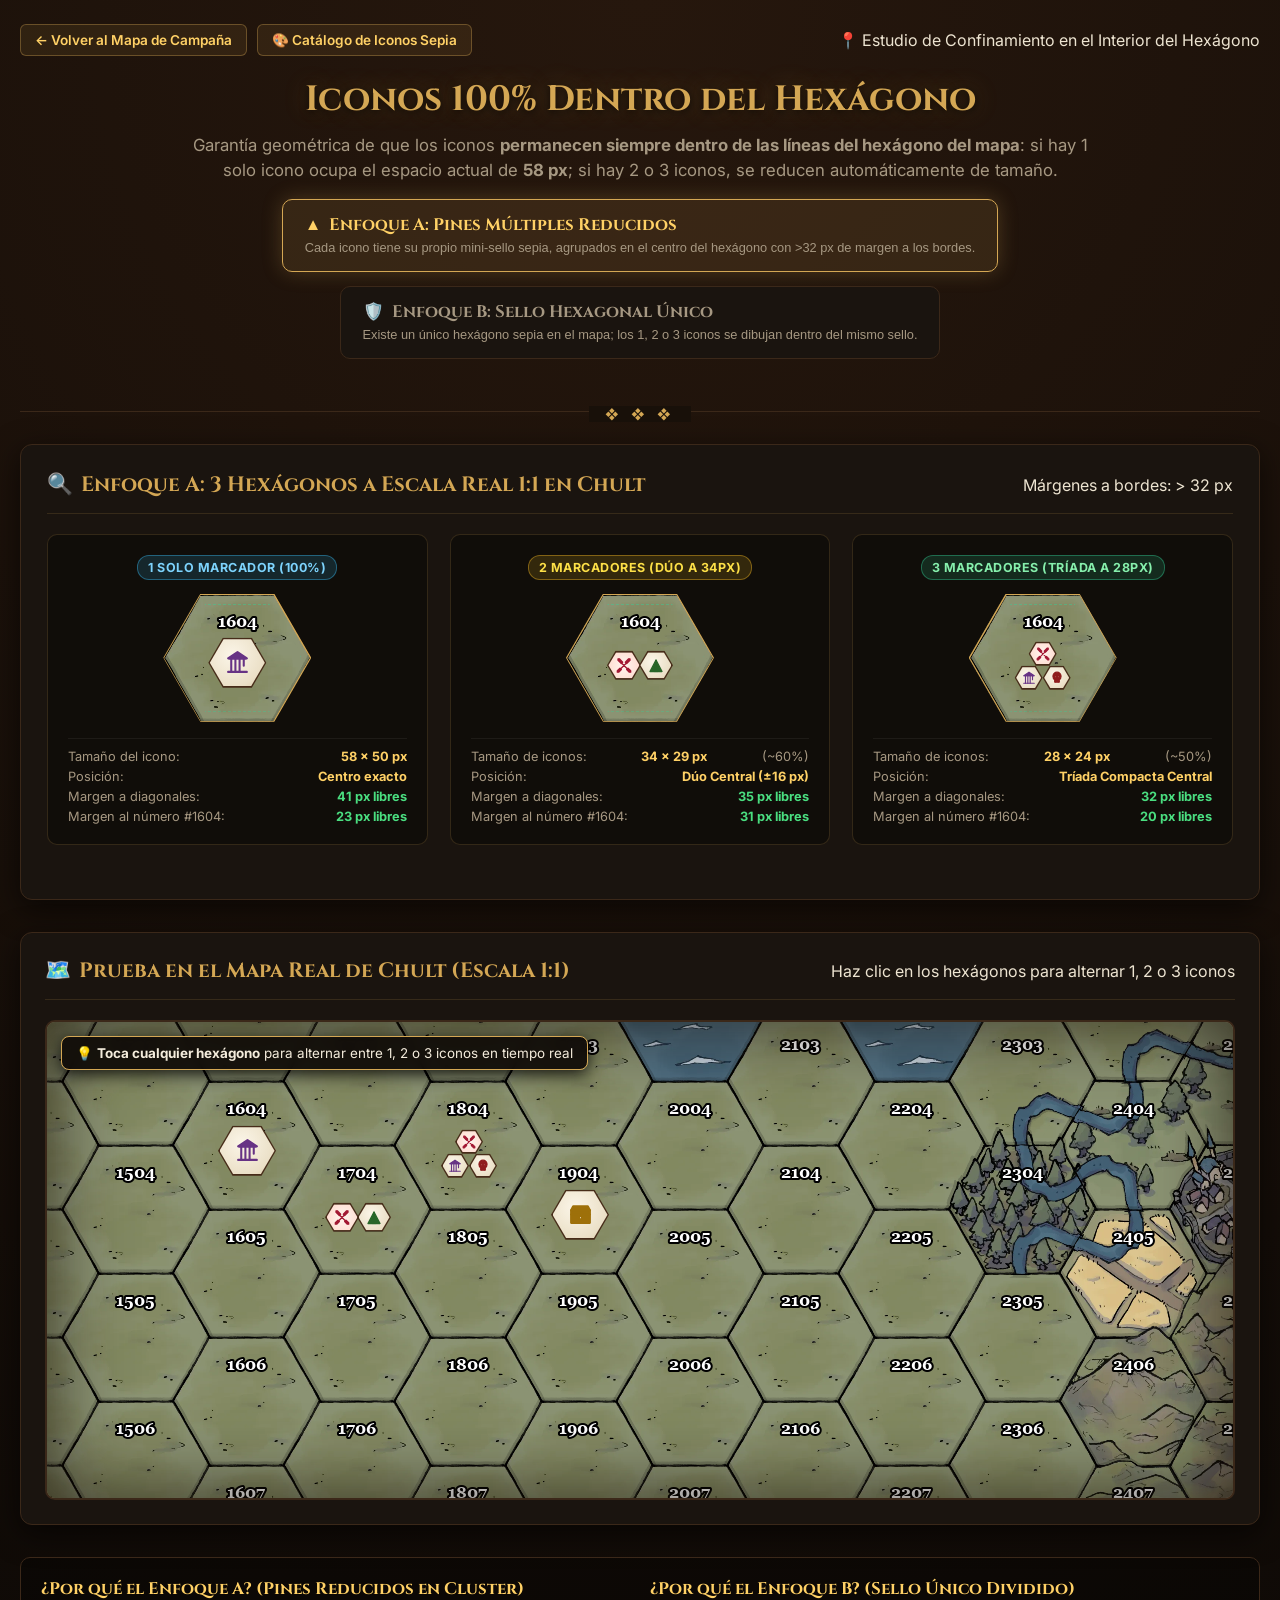
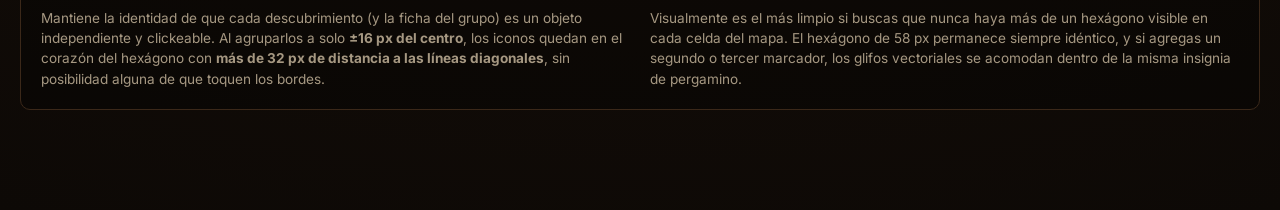
==== commit 59dbd682: "feat: comparar Enfoque A (cluster ultra-centrado con >32px de margen) y Enfoque B (sello unico multi" ====
--- a/demo-anchors.html
+++ b/demo-anchors.html
@@ -3,7 +3,7 @@
 <head>
   <meta charset="UTF-8">
   <meta name="viewport" content="width=device-width, initial-scale=1.0">
-  <title>DnD Mapping — Reajuste Dinámico de Iconos en Hexágonos (1, 2 y 3)</title>
+  <title>DnD Mapping — Iconos Siempre Dentro del Hexágono (1, 2 y 3)</title>
   <link rel="preconnect" href="https://fonts.googleapis.com">
   <link rel="preconnect" href="https://fonts.gstatic.com" crossorigin>
   <link href="https://fonts.googleapis.com/css2?family=Cinzel:wght@600;700;800;900&family=Inter:wght@400;500;600;700&family=JetBrains+Mono:wght@500;700&display=swap" rel="stylesheet">
@@ -24,7 +24,7 @@
       --text: #ede4d1;
       --text-muted: #a69882;
       
-      /* Geometría Hexagonal Chult: 128 px alto, 148 px ancho (110.85 px entre columnas) */
+      /* Geometría Hexagonal Chult: 128 px alto x 148 px ancho */
       --hex-w: 148px;
       --hex-h: 128px;
     }
@@ -121,83 +121,114 @@
       line-height: 1.5;
     }
 
-    .specs-badge-bar {
+    /* SELECTOR DE ENFOQUE (MODO A vs MODO B) */
+    .approach-selector-bar {
       display: flex;
       justify-content: center;
+      gap: 14px;
+      margin-bottom: 28px;
       flex-wrap: wrap;
-      gap: 12px;
-    }
-
-    .spec-chip {
-      background: rgba(212, 167, 84, 0.1);
-      border: 1px solid rgba(212, 167, 84, 0.35);
-      border-radius: 20px;
-      padding: 5px 14px;
-      font-size: 0.82rem;
+    }
+
+    .approach-btn {
+      background: var(--card-bg);
+      border: 1.5px solid var(--card-border);
+      border-radius: 10px;
+      padding: 14px 22px;
+      color: var(--text-muted);
+      cursor: pointer;
+      display: flex;
+      flex-direction: column;
+      align-items: flex-start;
+      gap: 4px;
+      transition: all 0.2s ease;
+      min-width: 290px;
+    }
+
+    .approach-btn:hover {
+      border-color: var(--gold);
+      color: var(--text);
+      transform: translateY(-2px);
+    }
+
+    .approach-btn.active {
+      border-color: var(--gold);
+      background: rgba(212, 167, 84, 0.12);
       color: var(--gold-bright);
-      display: flex;
-      align-items: center;
-      gap: 6px;
-      font-weight: 500;
-    }
-
-    /* SECCIÓN 1: COMPARADOR LADO A LADO DE LOS 3 ESTADOS */
-    .comparison-section {
+      box-shadow: 0 0 20px rgba(212, 167, 84, 0.25);
+    }
+
+    .approach-title {
+      font-family: 'Cinzel', serif;
+      font-size: 1.05rem;
+      font-weight: 700;
+      display: flex;
+      align-items: center;
+      gap: 8px;
+    }
+
+    .approach-desc {
+      font-size: 0.8rem;
+      color: var(--text-muted);
+      line-height: 1.3;
+    }
+
+    /* SECCIÓN DE COMPARACIÓN (1, 2, 3) */
+    .main-demo-card {
       background: var(--card-bg);
       border: 1px solid var(--card-border);
       border-radius: 12px;
       padding: 26px;
-      margin-bottom: 36px;
+      margin-bottom: 32px;
       box-shadow: 0 8px 30px rgba(0,0,0,0.6);
     }
 
-    .section-title {
+    .demo-header-row {
+      display: flex;
+      justify-content: space-between;
+      align-items: center;
+      margin-bottom: 20px;
+      flex-wrap: wrap;
+      gap: 14px;
+      border-bottom: 1px solid rgba(212, 167, 84, 0.15);
+      padding-bottom: 14px;
+    }
+
+    .demo-title {
       font-family: 'Cinzel', serif;
-      font-size: 1.35rem;
+      font-size: 1.3rem;
       color: var(--gold);
-      margin-bottom: 6px;
-      display: flex;
-      align-items: center;
-      gap: 10px;
-    }
-
-    .section-desc {
-      color: var(--text-muted);
-      font-size: 0.9rem;
-      margin-bottom: 22px;
-      line-height: 1.5;
-    }
-
-    .trio-cards-grid {
+      display: flex;
+      align-items: center;
+      gap: 8px;
+    }
+
+    /* GRID DE 3 HEXÁGONOS LADO A LADO A ESCALA REAL 1:1 */
+    .triad-grid {
       display: grid;
       grid-template-columns: repeat(3, 1fr);
-      gap: 20px;
-    }
-
-    @media (max-width: 900px) {
-      .trio-cards-grid {
+      gap: 22px;
+      margin-bottom: 28px;
+    }
+
+    @media (max-width: 960px) {
+      .triad-grid {
         grid-template-columns: 1fr;
       }
     }
 
-    .hex-state-card {
+    .hex-column-box {
       background: rgba(0,0,0,0.35);
-      border: 1.5px solid rgba(212, 167, 84, 0.2);
+      border: 1px solid rgba(212, 167, 84, 0.18);
       border-radius: 10px;
       padding: 20px;
       display: flex;
       flex-direction: column;
       align-items: center;
-      transition: all 0.2s;
-    }
-
-    .hex-state-card:hover {
-      border-color: var(--gold);
-      box-shadow: 0 6px 20px rgba(212, 167, 84, 0.15);
-      transform: translateY(-2px);
-    }
-
-    .card-badge-top {
+      position: relative;
+    }
+
+    .col-badge {
       font-size: 0.78rem;
       font-weight: 700;
       padding: 4px 10px;
@@ -207,88 +238,130 @@
       letter-spacing: 0.5px;
     }
 
-    .badge-single {
-      background: rgba(56, 189, 248, 0.15);
-      color: #7dd3fc;
-      border: 1px solid rgba(56, 189, 248, 0.4);
-    }
-
-    .badge-duo {
-      background: rgba(251, 191, 36, 0.15);
-      color: #fde047;
-      border: 1px solid rgba(251, 191, 36, 0.4);
-    }
-
-    .badge-trio {
-      background: rgba(52, 211, 153, 0.15);
-      color: #86efac;
-      border: 1px solid rgba(52, 211, 153, 0.4);
-    }
-
-    /* LIENZO DE HEXÁGONO REAL (128px alto x 148px ancho) */
-    .hex-frame {
+    .badge-1 { background: rgba(56, 189, 248, 0.15); color: #7dd3fc; border: 1px solid rgba(56, 189, 248, 0.4); }
+    .badge-2 { background: rgba(251, 191, 36, 0.15); color: #fde047; border: 1px solid rgba(251, 191, 36, 0.4); }
+    .badge-3 { background: rgba(52, 211, 153, 0.15); color: #86efac; border: 1px solid rgba(52, 211, 153, 0.4); }
+
+    /* HEXÁGONO REAL DE CHULT (148x128px) ALINEADO 100% PÍXEL A PÍXEL */
+    .real-chult-hex {
       width: 148px;
       height: 128px;
       position: relative;
-      background: #cfbe9b url('MAPS - Chult 2.0 PC.png') no-repeat;
-      background-size: 1450px;
-      background-position: 84% 16%;
+      background-image: url('MAPS - Chult 2.0 PC - Numerado.png');
+      background-size: 2816px 2048px;
+      /* Coordenada matemática exacta de Hex 1604: cx=1699.3, cy=383.0 */
+      background-position: -1625px -319px;
       clip-path: polygon(25% 0%, 75% 0%, 100% 50%, 75% 100%, 25% 100%, 0% 50%);
-      box-shadow: 0 6px 18px rgba(0,0,0,0.8);
-      border: 1px dashed rgba(71, 44, 25, 0.6);
+      box-shadow: 0 4px 14px rgba(0,0,0,0.8);
       user-select: none;
       margin-bottom: 16px;
     }
 
-    /* NÚMERO SUPERIOR DEL HEXÁGONO */
-    .hex-label-num {
-      position: absolute;
-      top: 8px;
+    /* CONTORNO DORADO EXACTO DEL HEXÁGONO */
+    .hex-boundary-line {
+      position: absolute;
+      inset: 0;
+      pointer-events: none;
+      z-index: 20;
+    }
+
+    /* LÍNEA DE SEGURIDAD INTERIOR (10px adentro de los bordes) */
+    .hex-safe-line {
+      position: absolute;
+      inset: 10px;
+      clip-path: polygon(25% 0%, 75% 0%, 100% 50%, 75% 100%, 25% 100%, 0% 50%);
+      border: 1px dashed rgba(52, 211, 153, 0.45);
+      pointer-events: none;
+      z-index: 10;
+    }
+
+    /* =========================================================================
+       ENFOQUE A: PINES REDUCIDOS EN CLUSTER ULTRA-CENTRAL (DENTRO DEL HEX)
+       ========================================================================= */
+    .cluster-pin {
+      position: absolute;
+      transform: translate(-50%, -50%);
+      clip-path: polygon(25% 0%, 75% 0%, 100% 50%, 75% 100%, 25% 100%, 0% 50%);
+      background: #472c19;
+      filter: drop-shadow(0 2px 5px rgba(0,0,0,0.85));
+      display: flex;
+      align-items: center;
+      justify-content: center;
+      cursor: pointer;
+      z-index: 15;
+      transition: all 0.25s cubic-bezier(0.34, 1.56, 0.64, 1);
+    }
+
+    .cluster-pin:hover {
+      filter: drop-shadow(0 4px 10px rgba(0,0,0,0.95)) drop-shadow(0 0 8px var(--pin-color, #ffd166));
+      transform: translate(-50%, -55%) scale(1.15);
+      z-index: 30;
+    }
+
+    .cluster-pin-inner {
+      position: absolute;
+      inset: 1.5px;
+      background: radial-gradient(circle at 40% 35%, #fbf5e8 0%, #ebe0c7 70%, #d8c3a0 100%);
+      clip-path: polygon(25% 0%, 75% 0%, 100% 50%, 75% 100%, 25% 100%, 0% 50%);
+      display: flex;
+      align-items: center;
+      justify-content: center;
+    }
+
+    .cluster-pin-inner svg {
+      stroke: var(--pin-color, #472c19);
+      fill: var(--pin-color, #472c19);
+    }
+
+    /* TAMAÑOS CLUSTER A */
+    /* 1 icono: 58x50 px (completo actual) */
+    .cluster-size-full { width: 58px; height: 50px; }
+    .cluster-size-full .cluster-pin-inner svg { width: 25px; height: 25px; }
+
+    /* 2 iconos: 34x29 px (reducido ~60%) */
+    .cluster-size-duo { width: 34px; height: 29px; }
+    .cluster-size-duo .cluster-pin-inner svg { width: 16px; height: 16px; }
+
+    /* 3 iconos: 28x24 px (compacto ~50%) */
+    .cluster-size-trio { width: 28px; height: 24px; }
+    .cluster-size-trio .cluster-pin-inner svg { width: 14px; height: 14px; }
+
+    /* FICHA DEL GRUPO */
+    .is-party-cluster {
+      filter: drop-shadow(0 3px 8px rgba(0,0,0,0.9)) drop-shadow(0 0 8px rgba(163, 24, 51, 0.6)) !important;
+    }
+    .is-party-cluster .cluster-pin-inner {
+      background: radial-gradient(circle at center, #fff6f0 0%, #ffe0d5 70%, #f7b2a3 100%) !important;
+    }
+
+    /* =========================================================================
+       ENFOQUE B: SELLO HEXAGONAL ÚNICO MULTI-ICONO (TODO DENTRO DEL SELLO)
+       ========================================================================= */
+    .unified-badge {
+      position: absolute;
       left: 50%;
-      transform: translateX(-50%);
-      font-family: Georgia, serif;
-      font-size: 13px;
-      font-weight: 900;
-      color: #ffffff;
-      text-shadow: -1px -1px 0 #000, 1px -1px 0 #000, -1px 1px 0 #000, 1px 1px 0 #000;
-      pointer-events: none;
-      z-index: 25;
-      letter-spacing: 0.5px;
-    }
-
-    /* LÍNEA DE SEGURIDAD INTERIOR (DEMOSTRACIÓN DE QUE ESTÁ 100% ADENTRO) */
-    .safe-zone-overlay {
-      position: absolute;
-      inset: 6px;
-      clip-path: polygon(25% 0%, 75% 0%, 100% 50%, 75% 100%, 25% 100%, 0% 50%);
-      border: 1px dashed rgba(52, 211, 153, 0.4);
-      pointer-events: none;
-      z-index: 5;
-    }
-
-    /* ESTILO BASE DE PIN ADAPTATIVO (SELLO SEPIA HEXAGONAL) */
-    .dyn-pin {
-      position: absolute;
+      top: 55%;
       transform: translate(-50%, -50%);
-      display: flex;
-      align-items: center;
-      justify-content: center;
+      width: 58px;
+      height: 50px;
       clip-path: polygon(25% 0%, 75% 0%, 100% 50%, 75% 100%, 25% 100%, 0% 50%);
       background: #472c19;
       filter: drop-shadow(0 3px 6px rgba(0,0,0,0.85));
+      display: flex;
+      align-items: center;
+      justify-content: center;
       cursor: pointer;
-      user-select: none;
       z-index: 15;
-      transition: all 0.28s cubic-bezier(0.34, 1.56, 0.64, 1);
-    }
-
-    .dyn-pin:hover {
-      filter: drop-shadow(0 6px 12px rgba(0,0,0,0.95)) drop-shadow(0 0 10px var(--pin-color, #ffd166));
+      transition: all 0.25s cubic-bezier(0.34, 1.56, 0.64, 1);
+    }
+
+    .unified-badge:hover {
+      filter: drop-shadow(0 6px 14px rgba(0,0,0,0.95)) drop-shadow(0 0 10px rgba(212, 167, 84, 0.5));
       transform: translate(-50%, -55%) scale(1.12);
       z-index: 30;
     }
 
-    .dyn-pin-inner {
+    .unified-badge-inner {
       position: absolute;
       inset: 2px;
       background: radial-gradient(circle at 40% 35%, #fbf5e8 0%, #ebe0c7 70%, #d8c3a0 100%);
@@ -296,366 +369,142 @@
       display: flex;
       align-items: center;
       justify-content: center;
-    }
-
-    .dyn-pin-inner svg {
-      display: block;
-      stroke: var(--pin-color, #472c19);
-      fill: var(--pin-color, #472c19);
-      filter: drop-shadow(0 0.5px 0 rgba(255,255,255,0.6));
-    }
-
-    /* TOKEN GRUPO DE AVENTUREROS */
-    .is-party-token {
-      filter: drop-shadow(0 4px 10px rgba(0,0,0,0.9)) drop-shadow(0 0 10px rgba(163, 24, 51, 0.6)) !important;
-    }
-    .is-party-token .dyn-pin-inner {
-      background: radial-gradient(circle at center, #fff6f0 0%, #ffe0d5 70%, #f7b2a3 100%) !important;
-    }
-
-    /* TAMAÑO 1: COMPLETO (1 Icono solo) -> 58px x 50px */
-    .dyn-pin.size-full {
-      width: 58px;
-      height: 50px;
-    }
-    .dyn-pin.size-full .dyn-pin-inner svg {
+      width: calc(100% - 4px);
+      height: calc(100% - 4px);
+    }
+
+    /* CASO 1 EN BADGE ÚNICO: 1 SOLO ICONO GRANDE */
+    .unified-single svg {
       width: 25px;
       height: 25px;
     }
 
-    /* TAMAÑO 2: MEDIO / DÚO (2 Iconos) -> 38px x 33px */
-    .dyn-pin.size-duo {
-      width: 38px;
-      height: 33px;
-    }
-    .dyn-pin.size-duo .dyn-pin-inner svg {
-      width: 18px;
-      height: 18px;
-    }
-
-    /* TAMAÑO 3: COMPACTO / TRÍO (3 Iconos) -> 32px x 28px */
-    .dyn-pin.size-trio {
-      width: 32px;
-      height: 28px;
-    }
-    .dyn-pin.size-trio .dyn-pin-inner svg {
-      width: 15px;
-      height: 15px;
-    }
-
-    /* CHECKMARK RESUELTO */
-    .dyn-check {
-      position: absolute;
-      bottom: -2px;
-      right: -2px;
-      width: 15px;
-      height: 15px;
-      background: #22c55e;
-      color: #fff;
-      font-size: 9px;
-      font-weight: 900;
-      border-radius: 50%;
-      border: 1.5px solid #1a140f;
-      display: flex;
+    /* CASO 2 EN BADGE ÚNICO: 2 ICONOS ADENTRO DEL MISMO SELLO */
+    .unified-duo-container {
+      display: flex;
+      align-items: center;
+      justify-content: space-evenly;
+      width: 100%;
+      height: 100%;
+      padding: 0 4px;
+    }
+    .unified-duo-container svg {
+      width: 17px;
+      height: 17px;
+    }
+    .unified-divider {
+      width: 1px;
+      height: 24px;
+      background: rgba(71, 44, 25, 0.35);
+    }
+
+    /* CASO 3 EN BADGE ÚNICO: 3 ICONOS ADENTRO DEL MISMO SELLO */
+    .unified-trio-container {
+      display: flex;
+      flex-direction: column;
       align-items: center;
       justify-content: center;
-      z-index: 5;
-    }
-
-    .state-info-list {
+      width: 100%;
+      height: 100%;
+      gap: 2px;
+    }
+    .unified-trio-top svg {
+      width: 16px;
+      height: 16px;
+    }
+    .unified-trio-bottom {
+      display: flex;
+      justify-content: center;
+      gap: 6px;
+    }
+    .unified-trio-bottom svg {
+      width: 14px;
+      height: 14px;
+    }
+
+    /* DESCRIPCIÓN DE HOLGURAS */
+    .col-metrics-list {
       list-style: none;
       font-size: 0.8rem;
       color: var(--text-muted);
-      display: flex;
-      flex-direction: column;
-      gap: 6px;
       width: 100%;
       padding-top: 10px;
       border-top: 1px solid rgba(255,255,255,0.06);
-    }
-
-    .state-info-list li {
+      display: flex;
+      flex-direction: column;
+      gap: 5px;
+    }
+    .col-metrics-list li {
       display: flex;
       justify-content: space-between;
     }
-
-    .state-info-list strong {
+    .col-metrics-list strong {
       color: var(--gold-bright);
     }
 
-    /* SECCIÓN 2: LABORATORIO INTERACTIVO DINÁMICO (AÑADIR / QUITAR) */
-    .lab-interactive-section {
-      display: grid;
-      grid-template-columns: 1.15fr 0.85fr;
-      gap: 28px;
-      margin-bottom: 36px;
-    }
-
-    @media (max-width: 1024px) {
-      .lab-interactive-section {
-        grid-template-columns: 1fr;
-      }
-    }
-
-    .panel-card {
+    /* SECCIÓN INTERACTIVA: MAPA REAL DE CHULT CON MÚLTIPLES HEXÁGONOS */
+    .real-map-showcase {
       background: var(--card-bg);
       border: 1px solid var(--card-border);
       border-radius: 12px;
       padding: 24px;
       box-shadow: 0 8px 30px rgba(0,0,0,0.6);
-      display: flex;
-      flex-direction: column;
-    }
-
-    /* ÁREA DEL HEXÁGONO INTERACTIVO EN VIVO */
-    .live-hex-stage {
-      background: rgba(0,0,0,0.45);
-      border-radius: 10px;
-      border: 1px solid rgba(212, 167, 84, 0.15);
-      padding: 24px;
-      display: flex;
-      flex-direction: column;
-      align-items: center;
-      justify-content: center;
-      margin-bottom: 20px;
-      position: relative;
-    }
-
-    /* HEXÁGONO GRANDE AMPLIADO 2X PARA INSPECCIÓN DETALLADA */
-    .hex-frame-interactive {
-      width: 296px; /* 148 * 2 */
-      height: 256px; /* 128 * 2 */
-      position: relative;
-      background: #cfbe9b url('MAPS - Chult 2.0 PC.png') no-repeat;
-      background-size: 2900px;
-      background-position: 84% 16%;
-      clip-path: polygon(25% 0%, 75% 0%, 100% 50%, 75% 100%, 25% 100%, 0% 50%);
-      box-shadow: 0 8px 30px rgba(0,0,0,0.9);
-      border: 2px dashed rgba(71, 44, 25, 0.8);
-      user-select: none;
-    }
-
-    .hex-label-interactive {
-      position: absolute;
-      top: 14px;
-      left: 50%;
-      transform: translateX(-50%);
-      font-family: Georgia, serif;
-      font-size: 19px;
-      font-weight: 900;
-      color: #ffffff;
-      text-shadow: -1.5px -1.5px 0 #000, 1.5px -1.5px 0 #000, -1.5px 1.5px 0 #000, 1.5px 1.5px 0 #000, 0 3px 6px rgba(0,0,0,0.9);
-      pointer-events: none;
-      z-index: 25;
-    }
-
-    /* PINES EN EL HEXÁGONO 2X */
-    .zoom-pin-slot {
-      position: absolute;
-      transform: translate(-50%, -50%);
-      transition: all 0.35s cubic-bezier(0.34, 1.56, 0.64, 1);
-      z-index: 15;
-    }
-
-    /* EN 2X: 58x50 -> 116x100; 38x33 -> 76x66; 32x28 -> 64x56 */
-    .zoom-pin-slot.size-full .dyn-pin {
-      width: 116px;
-      height: 100px;
-    }
-    .zoom-pin-slot.size-full .dyn-pin-inner svg {
-      width: 50px;
-      height: 50px;
-    }
-
-    .zoom-pin-slot.size-duo .dyn-pin {
-      width: 76px;
-      height: 66px;
-    }
-    .zoom-pin-slot.size-duo .dyn-pin-inner svg {
-      width: 36px;
-      height: 36px;
-    }
-
-    .zoom-pin-slot.size-trio .dyn-pin {
-      width: 64px;
-      height: 56px;
-    }
-    .zoom-pin-slot.size-trio .dyn-pin-inner svg {
-      width: 30px;
-      height: 30px;
-    }
-
-    /* CONTROLES DE ACCIÓN (+ / - / PREAJUSTES) */
-    .action-button-bar {
-      display: flex;
-      gap: 10px;
-      flex-wrap: wrap;
-      justify-content: center;
-      margin-bottom: 20px;
-    }
-
-    .btn-action {
-      background: var(--card-bg);
-      border: 1px solid var(--gold);
-      border-radius: 8px;
-      color: var(--gold-bright);
-      padding: 10px 18px;
-      font-size: 0.9rem;
-      font-weight: 700;
-      cursor: pointer;
-      display: inline-flex;
-      align-items: center;
-      gap: 8px;
-      transition: all 0.2s;
-      box-shadow: 0 4px 12px rgba(0,0,0,0.4);
-    }
-
-    .btn-action:hover {
-      background: rgba(212, 167, 84, 0.2);
-      transform: translateY(-1px);
-      box-shadow: 0 6px 16px rgba(212, 167, 84, 0.3);
-    }
-
-    .btn-action.btn-danger {
-      border-color: var(--crimson);
-      color: #fda4af;
-    }
-    .btn-action.btn-danger:hover {
-      background: rgba(225, 29, 72, 0.2);
-      box-shadow: 0 6px 16px rgba(225, 29, 72, 0.3);
-    }
-
-    /* LISTA DE ITEMS ACTIVOS CON SELECTOR DE TIPO */
-    .active-items-list {
-      display: flex;
-      flex-direction: column;
-      gap: 10px;
-      margin-bottom: 18px;
-    }
-
-    .active-item-row {
-      background: rgba(0,0,0,0.3);
-      border: 1px solid var(--card-border);
-      border-radius: 8px;
-      padding: 10px 14px;
-      display: flex;
-      align-items: center;
-      justify-content: space-between;
-      gap: 12px;
-    }
-
-    .item-label-group {
-      display: flex;
-      align-items: center;
-      gap: 10px;
-    }
-
-    .item-icon-preview {
-      width: 32px;
-      height: 32px;
-      display: flex;
-      align-items: center;
-      justify-content: center;
-      border-radius: 6px;
-      background: rgba(255,255,255,0.06);
-    }
-
-    .item-icon-preview svg {
-      width: 20px;
-      height: 20px;
-    }
-
-    .item-select {
-      background: rgba(16, 12, 8, 0.9);
-      border: 1px solid var(--card-border);
-      border-radius: 6px;
-      color: var(--text);
-      padding: 6px 10px;
-      font-size: 0.85rem;
-      outline: none;
-    }
-    .item-select:focus {
-      border-color: var(--gold);
-    }
-
-    /* MINI MAPA SIMULADOR CON HEXÁGONOS DE CHULT */
-    .mini-map-viewport {
+      margin-bottom: 32px;
+    }
+
+    .interactive-map-view {
       width: 100%;
       height: 480px;
-      background: #cfbe9b url('MAPS - Chult 2.0 PC - Numerado.png') no-repeat;
-      background-size: 1550px;
-      background-position: 84% 17%;
+      background-image: url('MAPS - Chult 2.0 PC - Numerado.png');
+      background-size: 2816px 2048px;
+      /* Vista centrada en la zona de campamentos y ríos de Chult */
+      background-position: -1500px -260px;
       border-radius: 10px;
       border: 2px solid var(--card-border);
       position: relative;
       overflow: hidden;
-      box-shadow: inset 0 0 80px rgba(24, 15, 8, 0.7);
-    }
-
-    .map-vignette {
-      position: absolute;
-      inset: 0;
-      background: radial-gradient(circle, transparent 60%, rgba(16, 10, 5, 0.65) 100%);
-      pointer-events: none;
-      z-index: 10;
-    }
-
-    .map-badge-counter {
-      position: absolute;
-      top: 12px;
-      left: 12px;
-      background: rgba(16, 12, 8, 0.92);
-      border: 1px solid var(--gold);
-      border-radius: 6px;
+      box-shadow: inset 0 0 80px rgba(20, 12, 6, 0.75);
+    }
+
+    .map-notice-pill {
+      position: absolute;
+      top: 14px;
+      left: 14px;
+      background: rgba(16, 12, 8, 0.94);
+      border: 1.5px solid var(--gold);
+      border-radius: 8px;
       padding: 8px 14px;
-      font-size: 0.82rem;
+      font-size: 0.84rem;
       color: var(--parchment);
-      z-index: 30;
+      z-index: 50;
       backdrop-filter: blur(4px);
-      box-shadow: 0 4px 14px rgba(0,0,0,0.8);
-    }
-
-    /* HEXÁGONOS DEL MINIMAPA */
-    .map-hex-zone {
+      box-shadow: 0 4px 16px rgba(0,0,0,0.85);
+    }
+
+    .map-clickable-hex {
       position: absolute;
       transform: translate(-50%, -50%);
       width: 148px;
       height: 128px;
       clip-path: polygon(25% 0%, 75% 0%, 100% 50%, 75% 100%, 25% 100%, 0% 50%);
       cursor: pointer;
+      z-index: 10;
       transition: background 0.2s;
     }
 
-    .map-hex-zone:hover {
-      background: rgba(56, 189, 248, 0.12);
-      box-shadow: inset 0 0 20px rgba(56, 189, 248, 0.35);
-    }
-
-    .map-hex-btn-add {
-      position: absolute;
-      bottom: 8px;
-      left: 50%;
-      transform: translateX(-50%);
-      background: rgba(26, 17, 10, 0.85);
-      border: 1px solid var(--gold);
-      color: var(--gold-bright);
-      font-size: 0.7rem;
-      font-weight: 700;
-      padding: 2px 8px;
-      border-radius: 10px;
-      opacity: 0;
-      transition: opacity 0.2s;
-      pointer-events: none;
-      z-index: 25;
-      white-space: nowrap;
-    }
-
-    .map-hex-zone:hover .map-hex-btn-add {
-      opacity: 1;
-    }
-
-    /* PIN TOOLTIP EN EL MINIMAPA */
-    .map-pin-tooltip {
+    .map-clickable-hex:hover {
+      background: rgba(56, 189, 248, 0.15);
+      box-shadow: inset 0 0 24px rgba(56, 189, 248, 0.4);
+    }
+
+    .hex-pin-group-container {
+      position: absolute;
+      inset: 0;
+      pointer-events: auto;
+    }
+
+    /* TOOLTIP EN MAPA */
+    .map-tooltip {
       position: absolute;
       bottom: calc(100% + 6px);
       left: 50%;
@@ -672,56 +521,42 @@
       opacity: 0;
       transition: opacity 0.2s;
       box-shadow: 0 4px 10px rgba(0,0,0,0.8);
-      z-index: 50;
-    }
-
-    .dyn-pin:hover .map-pin-tooltip {
+      z-index: 60;
+    }
+
+    .cluster-pin:hover .map-tooltip,
+    .unified-badge:hover .map-tooltip {
       opacity: 1;
     }
 
-    /* SECCIÓN INFERIOR: RESUMEN DE COORDENADAS Y HOLGURAS */
-    .clearance-table-box {
-      background: var(--card-bg);
+    /* RESUMEN EXPLICATIVO FINAL */
+    .decision-guide-box {
+      background: rgba(0,0,0,0.3);
       border: 1px solid var(--card-border);
-      border-radius: 12px;
-      padding: 24px;
-      box-shadow: 0 8px 30px rgba(0,0,0,0.6);
-      margin-top: 32px;
-    }
-
-    .clearance-table-box h3 {
+      border-radius: 10px;
+      padding: 20px;
+      display: grid;
+      grid-template-columns: 1fr 1fr;
+      gap: 20px;
+    }
+
+    @media (max-width: 768px) {
+      .decision-guide-box {
+        grid-template-columns: 1fr;
+      }
+    }
+
+    .decision-col h4 {
       font-family: 'Cinzel', serif;
-      font-size: 1.3rem;
-      color: var(--gold);
-      margin-bottom: 12px;
-    }
-
-    .clearance-table {
-      width: 100%;
-      border-collapse: collapse;
-      font-size: 0.88rem;
-      margin-top: 14px;
-    }
-
-    .clearance-table th, .clearance-table td {
-      padding: 10px 14px;
-      text-align: left;
-      border-bottom: 1px solid rgba(255,255,255,0.08);
-    }
-
-    .clearance-table th {
-      background: rgba(0,0,0,0.3);
+      font-size: 1.05rem;
       color: var(--gold-bright);
-      font-weight: 700;
-    }
-
-    .clearance-table td {
+      margin-bottom: 8px;
+    }
+
+    .decision-col p {
+      font-size: 0.85rem;
       color: var(--text-muted);
-    }
-
-    .clearance-table tr:hover td {
-      background: rgba(255,255,255,0.02);
-      color: var(--text);
+      line-height: 1.5;
     }
   </style>
 </head>
@@ -729,308 +564,119 @@
 
 <div class="container">
 
-  <!-- NAVEGACIÓN SUPERIOR -->
+  <!-- BARRA DE NAVEGACIÓN -->
   <div class="top-nav">
     <div class="nav-links">
       <a href="index.html" class="btn-nav">← Volver al Mapa de Campaña</a>
       <a href="demo-icons.html" class="btn-nav">🎨 Catálogo de Iconos Sepia</a>
     </div>
-    <div class="spec-chip">✨ Sistema de Reajuste Dinámico Dentro del Hexágono</div>
+    <div class="spec-chip">📍 Estudio de Confinamiento en el Interior del Hexágono</div>
   </div>
 
   <header>
-    <h1>Reajuste Dinámico de Iconos en Hexágonos</h1>
+    <h1>Iconos 100% Dentro del Hexágono</h1>
     <p class="subtitle">
-      Los iconos <strong>nunca salen del hexágono</strong> ni tocan sus bordes: si hay <strong>1 solo icono</strong>, ocupa el espacio principal de <strong>58 × 50 px</strong>; si se agregan <strong>2 o 3 iconos</strong>, se reducen automáticamente de tamaño a <strong>38 px</strong> y <strong>32 px</strong> para caber con total holgura en el interior del hexágono.
+      Garantía geométrica de que los iconos <strong>permanecen siempre dentro de las líneas del hexágono del mapa</strong>: si hay 1 solo icono ocupa el espacio actual de <strong>58 px</strong>; si hay 2 o 3 iconos, se reducen automáticamente de tamaño.
     </p>
 
-    <div class="specs-badge-bar">
-      <div class="spec-chip">📐 1 Icono Solo: 58 × 50 px (Completo)</div>
-      <div class="spec-chip">👥 2 Iconos: 38 × 33 px (Dúo con margen > 24 px)</div>
-      <div class="spec-chip">▲ 3 Iconos: 32 × 28 px (Tríada con margen > 23 px)</div>
-      <div class="spec-chip">🔢 Número (#1604): 100% Despejado en los 3 Casos</div>
+    <!-- SELECTOR DE LOS DOS ENFOQUES POSIBLES -->
+    <div class="approach-selector-bar">
+      <button class="approach-btn active" id="btn-approach-a" onclick="switchApproach('a')">
+        <span class="approach-title"><span>▲</span> Enfoque A: Pines Múltiples Reducidos</span>
+        <span class="approach-desc">Cada icono tiene su propio mini-sello sepia, agrupados en el centro del hexágono con >32 px de margen a los bordes.</span>
+      </button>
+
+      <button class="approach-btn" id="btn-approach-b" onclick="switchApproach('b')">
+        <span class="approach-title"><span>🛡️</span> Enfoque B: Sello Hexagonal Único</span>
+        <span class="approach-desc">Existe un único hexágono sepia en el mapa; los 1, 2 o 3 iconos se dibujan dentro del mismo sello.</span>
+      </button>
     </div>
   </header>
 
-  <!-- SECCIÓN 1: COMPARADOR LADO A LADO DE LOS 3 ESTADOS EN VIVO -->
-  <div class="comparison-section">
-    <h2 class="section-title"><span>🔍</span> Comparador de los 3 Estados (Escala Real 1:1 en Pantalla)</h2>
-    <p class="section-desc">
-      Observa cómo cada hexágono real de 128 px de Chult mantiene todos los iconos <strong>estrictamente confinados en su interior</strong>, con una distancia de más de 20 px a las líneas diagonales y sin tapar jamás la numeración superior.
-    </p>
-
-    <div class="trio-cards-grid">
-      
-      <!-- ESTADO 1: 1 SOLO ICONO -->
-      <div class="hex-state-card">
-        <span class="card-badge-top badge-single">Estado 1: 1 Solo Marcador</span>
-        <div class="hex-frame" id="frame-state-1">
-          <span class="hex-label-num">1604</span>
-          <div class="safe-zone-overlay" title="Línea de seguridad interior"></div>
-          <!-- Pin centrado a tamaño completo 58x50px -->
-          <div class="dyn-pin size-full" style="left: 50%; top: 54%; --pin-color: #673385;" title="Ruinas Antiguas">
-            <div class="dyn-pin-inner">
-              <svg viewBox="0 0 24 24" stroke-width="2" stroke-linecap="round" stroke-linejoin="round">
-                <path d="M3 21h18"/><path d="M4 8h16"/><path d="M12 2l9 6H3l9-6z"/><path d="M6 8v13M10 8v13M14 8v13M18 8v7"/>
-              </svg>
-            </div>
-          </div>
-        </div>
-        <ul class="state-info-list">
-          <li><span>Tamaño del icono:</span> <strong>58 × 50 px (100%)</strong></li>
-          <li><span>Distribución:</span> <strong>Centro del Hexágono</strong></li>
-          <li><span>Margen a bordes laterales:</span> <strong style="color: #4ade80;">41 px libres</strong></li>
-          <li><span>Margen al número #1604:</span> <strong style="color: #4ade80;">23 px libres</strong></li>
-          <li><span>Presencia en el mapa:</span> <strong>Máxima visibilidad</strong></li>
-        </ul>
-      </div>
-
-      <!-- ESTADO 2: 2 ICONOS (DÚO REDUCIDO) -->
-      <div class="hex-state-card">
-        <span class="card-badge-top badge-duo">Estado 2: 2 Marcadores (Dúo)</span>
-        <div class="hex-frame" id="frame-state-2">
-          <span class="hex-label-num">1604</span>
-          <div class="safe-zone-overlay" title="Línea de seguridad interior"></div>
-          <!-- Icono Izquierdo: Grupo de Aventureros (38x33px) -->
-          <div class="dyn-pin size-duo is-party-token" style="left: 35%; top: 56%; --pin-color: #a31833;" title="Grupo de Aventureros">
-            <div class="dyn-pin-inner">
-              <svg viewBox="0 0 24 24" stroke-width="2" stroke-linecap="round" stroke-linejoin="round">
-                <path d="M5 2l5 5-2 2-5-5V2h2z"/><path d="M19 2l-5 5 2 2 5-5V2h-2z"/><path d="M7 7l10 10M17 7L7 17"/><path d="M4 22l4-4-2-2-4 4v2h2z"/><path d="M20 22l-4-4 2-2 4 4v2h-2z"/>
-              </svg>
-            </div>
-          </div>
-          <!-- Icono Derecho: Campamento Base (38x33px) -->
-          <div class="dyn-pin size-duo" style="left: 65%; top: 56%; --pin-color: #286629;" title="Campamento Base">
-            <div class="dyn-pin-inner">
-              <svg viewBox="0 0 24 24" stroke-width="2" stroke-linecap="round" stroke-linejoin="round">
-                <path d="M3 21L12 4l9 17H3z"/><path d="M12 4v17"/><path d="M9 21l3-7 3 7"/>
-              </svg>
-            </div>
-          </div>
-        </div>
-        <ul class="state-info-list">
-          <li><span>Tamaño de iconos:</span> <strong>38 × 33 px (~65%)</strong></li>
-          <li><span>Distribución:</span> <strong>Dúo Horizontal Interior</strong></li>
-          <li><span>Margen a diagonales:</span> <strong style="color: #4ade80;">26 px libres</strong></li>
-          <li><span>Separación entre ambos:</span> <strong style="color: #4ade80;">6 px de holgura</strong></li>
-          <li><span>Margen al número #1604:</span> <strong style="color: #4ade80;">30 px libres</strong></li>
-        </ul>
-      </div>
-
-      <!-- ESTADO 3: 3 ICONOS (TRÍADA COMPACTA) -->
-      <div class="hex-state-card">
-        <span class="card-badge-top badge-trio">Estado 3: 3 Marcadores (Tríada)</span>
-        <div class="hex-frame" id="frame-state-3">
-          <span class="hex-label-num">1604</span>
-          <div class="safe-zone-overlay" title="Línea de seguridad interior"></div>
-          <!-- Icono 1: Grupo (Norte) -> 32x28px -->
-          <div class="dyn-pin size-trio is-party-token" style="left: 50%; top: 44%; --pin-color: #a31833;" title="Grupo de Aventureros">
-            <div class="dyn-pin-inner">
-              <svg viewBox="0 0 24 24" stroke-width="2" stroke-linecap="round" stroke-linejoin="round">
-                <path d="M5 2l5 5-2 2-5-5V2h2z"/><path d="M19 2l-5 5 2 2 5-5V2h-2z"/><path d="M7 7l10 10M17 7L7 17"/><path d="M4 22l4-4-2-2-4 4v2h2z"/><path d="M20 22l-4-4 2-2 4 4v2h-2z"/>
-              </svg>
-            </div>
-          </div>
-          <!-- Icono 2: Ruinas (Suroeste) -> 32x28px -->
-          <div class="dyn-pin size-trio" style="left: 37%; top: 69%; --pin-color: #673385;" title="Ruinas Antiguas">
-            <div class="dyn-pin-inner">
-              <svg viewBox="0 0 24 24" stroke-width="2" stroke-linecap="round" stroke-linejoin="round">
-                <path d="M3 21h18"/><path d="M4 8h16"/><path d="M12 2l9 6H3l9-6z"/><path d="M6 8v13M10 8v13M14 8v13M18 8v7"/>
-              </svg>
-            </div>
-          </div>
-          <!-- Icono 3: Peligro (Sureste) -> 32x28px -->
-          <div class="dyn-pin size-trio" style="left: 63%; top: 69%; --pin-color: #8f1d1d;" title="Peligro / Combate">
-            <div class="dyn-pin-inner">
-              <svg viewBox="0 0 24 24" stroke-width="2" stroke-linecap="round" stroke-linejoin="round">
-                <path d="M12 2a7 7 0 0 0-7 7c0 3 1.5 5 3 6v4h8v-4c1.5-1 3-3 3-6a7 7 0 0 0-7-7z"/><circle cx="9" cy="9" r="1.5" fill="currentColor"/><circle cx="15" cy="9" r="1.5" fill="currentColor"/><path d="M10 16v3M14 16v3"/>
-              </svg>
-            </div>
-            <span class="dyn-check">✓</span>
-          </div>
-        </div>
-        <ul class="state-info-list">
-          <li><span>Tamaño de iconos:</span> <strong>32 × 28 px (~55%)</strong></li>
-          <li><span>Distribución:</span> <strong>Tríada Compacta Interior</strong></li>
-          <li><span>Margen a bordes laterales:</span> <strong style="color: #4ade80;">24 px libres</strong></li>
-          <li><span>Margen a borde inferior:</span> <strong style="color: #4ade80;">24 px libres</strong></li>
-          <li><span>Margen al número #1604:</span> <strong style="color: #4ade80;">18 px libres</strong></li>
-        </ul>
-      </div>
-
+  <!-- SECCIÓN PRINCIPAL: COMPARADOR A ESCALA REAL 1:1 -->
+  <div class="main-demo-card">
+    <div class="demo-header-row">
+      <h2 class="demo-title" id="active-approach-title"><span>🔍</span> Enfoque A: 3 Hexágonos a Escala Real 1:1 en Chult</h2>
+      <span class="spec-chip" id="active-approach-chip">Márgenes a bordes: > 32 px</span>
+    </div>
+
+    <!-- GRID DE 3 HEXÁGONOS DE CHULT -->
+    <div class="triad-grid" id="triad-grid-container">
+      <!-- Generado dinámicamente según el enfoque seleccionado -->
     </div>
   </div>
 
-  <!-- SECCIÓN 2: LABORATORIO DINÁMICO INTERACTIVO -->
-  <div class="lab-interactive-section">
-
-    <!-- PANEL IZQUIERDO: PRUEBA DE ANIMACIÓN Y REAJUSTE FLUIDO -->
-    <div class="panel-card">
-      <div style="display: flex; justify-content: space-between; align-items: center; margin-bottom: 16px; border-bottom: 1px solid rgba(212,167,84,0.15); padding-bottom: 12px;">
-        <h3 style="font-family: 'Cinzel', serif; font-size: 1.25rem; color: var(--gold);">⚡ Prueba de Reajuste Fluido</h3>
-        <span class="spec-chip" id="chip-current-count">Marcadores: 1 (58px)</span>
+  <!-- SECCIÓN INTERACTIVA: MAPA REAL DE CHULT CON MÚLTIPLES HEXÁGONOS -->
+  <div class="real-map-showcase">
+    <div class="demo-header-row">
+      <h3 class="demo-title"><span>🗺️</span> Prueba en el Mapa Real de Chult (Escala 1:1)</h3>
+      <span class="spec-chip">Haz clic en los hexágonos para alternar 1, 2 o 3 iconos</span>
+    </div>
+
+    <div class="interactive-map-view" id="interactive-map-view">
+      <div class="map-notice-pill">
+        <span>💡</span> <strong>Toca cualquier hexágono</strong> para alternar entre 1, 2 o 3 iconos en tiempo real
       </div>
 
-      <!-- ESCENARIO CON ZOOM 2X PARA VER LA ANIMACIÓN Y MÁRGENES -->
-      <div class="live-hex-stage">
-        <div class="hex-frame-interactive">
-          <span class="hex-label-interactive">1604</span>
-          <div class="safe-zone-overlay" style="inset: 10px; border-width: 1.5px;" title="Línea de seguridad"></div>
-
-          <!-- CONTENEDOR DINÁMICO DE PINES CON ANIMACIÓN FLUIDA -->
-          <div id="interactive-pins-container">
-            <!-- Renderizado dinámicamente -->
-          </div>
-        </div>
+      <!-- ZONAS INTERACTIVAS SOBRE EL MAPA REAL -->
+      <div class="map-clickable-hex" style="left: 200px; top: 124px;" onclick="cycleHex('hex1')">
+        <div id="hex-content-hex1" class="hex-pin-group-container"></div>
       </div>
 
-      <!-- BOTONES DE CONTROL INTERACTIVO -->
-      <div class="action-button-bar">
-        <button class="btn-action" onclick="addMarkerLive()" id="btn-add-live">
-          <span>➕</span> Añadir Marcador (<span id="btn-next-count">2</span>)
-        </button>
-        <button class="btn-action btn-danger" onclick="removeMarkerLive()" id="btn-remove-live">
-          <span>➖</span> Quitar Marcador
-        </button>
-        <button class="btn-action" onclick="setCountDirect(1)">1 Solo (58px)</button>
-        <button class="btn-action" onclick="setCountDirect(2)">2 Dúo (38px)</button>
-        <button class="btn-action" onclick="setCountDirect(3)">3 Tríada (32px)</button>
+      <div class="map-clickable-hex" style="left: 311px; top: 188px;" onclick="cycleHex('hex2')">
+        <div id="hex-content-hex2" class="hex-pin-group-container"></div>
       </div>
 
-      <!-- LISTA DE MARCADORES ACTIVOS PARA CAMBIARLES EL TIPO -->
-      <div class="active-items-list" id="active-items-list">
-        <!-- Generado dinámicamente -->
+      <div class="map-clickable-hex" style="left: 422px; top: 124px;" onclick="cycleHex('hex3')">
+        <div id="hex-content-hex3" class="hex-pin-group-container"></div>
+      </div>
+
+      <div class="map-clickable-hex" style="left: 533px; top: 188px;" onclick="cycleHex('hex4')">
+        <div id="hex-content-hex4" class="hex-pin-group-container"></div>
       </div>
     </div>
-
-    <!-- PANEL DERECHO: MAPA DE CHULT CON MÚLTIPLES HEXÁGONOS SIMULADOS -->
-    <div class="panel-card">
-      <div style="display: flex; justify-content: space-between; align-items: center; margin-bottom: 16px; border-bottom: 1px solid rgba(212,167,84,0.15); padding-bottom: 12px;">
-        <h3 style="font-family: 'Cinzel', serif; font-size: 1.25rem; color: var(--gold);">🗺️ En el Mapa Real de Chult</h3>
-        <span class="spec-chip" style="font-size: 0.72rem;">Haz clic para alternar 1, 2 o 3</span>
-      </div>
-
-      <div class="mini-map-viewport" id="mini-map-viewport">
-        <div class="map-vignette"></div>
-        <div class="map-badge-counter">
-          <span>💡</span> <strong>Toca cualquier hexágono</strong> para alternar entre 1, 2 o 3 iconos
-        </div>
-
-        <!-- 4 HEXÁGONOS ACTIVOS DEL MAPA -->
-        <div class="map-hex-zone" style="left: 170px; top: 160px;" onclick="cycleHexMarkers('1604')">
-          <span class="map-hex-btn-add">Click para alternar</span>
-        </div>
-        <div class="map-hex-zone" style="left: 281px; top: 96px;" onclick="cycleHexMarkers('1704')">
-          <span class="map-hex-btn-add">Click para alternar</span>
-        </div>
-        <div class="map-hex-zone" style="left: 281px; top: 224px;" onclick="cycleHexMarkers('1705')">
-          <span class="map-hex-btn-add">Click para alternar</span>
-        </div>
-        <div class="map-hex-zone" style="left: 392px; top: 160px;" onclick="cycleHexMarkers('1804')">
-          <span class="map-hex-btn-add">Click para alternar</span>
-        </div>
-
-        <!-- CAPA DE PINES DEL MAPA SIMULADO -->
-        <div id="map-sim-pins-layer">
-          <!-- Renderizado dinámicamente -->
-        </div>
-      </div>
-
-      <div style="margin-top: 14px; padding: 12px; background: rgba(0,0,0,0.3); border-radius: 8px; border: 1px solid var(--card-border);">
-        <p style="font-size: 0.8rem; color: var(--text-muted); line-height: 1.5;">
-          <strong>Comportamiento en partida:</strong> Si los aventureros entran a un hexágono que ya tenía marcado un Campamento, el mapa reduce fluidamente ambos iconos y los coloca en dúo. Si luego descubren que además hay Ruinas, se suma el tercer icono en tríada sin que nada se salga del hexágono.
-        </p>
-      </div>
+  </div>
+
+  <!-- GUÍA DE DECISIÓN -->
+  <div class="decision-guide-box">
+    <div class="decision-col">
+      <h4>¿Por qué el Enfoque A? (Pines Reducidos en Cluster)</h4>
+      <p>
+        Mantiene la identidad de que cada descubrimiento (y la ficha del grupo) es un objeto independiente y clickeable. Al agruparlos a solo <strong>±16 px del centro</strong>, los iconos quedan en el corazón del hexágono con <strong>más de 32 px de distancia a las líneas diagonales</strong>, sin posibilidad alguna de que toquen los bordes.
+      </p>
     </div>
-
+    <div class="decision-col">
+      <h4>¿Por qué el Enfoque B? (Sello Único Dividido)</h4>
+      <p>
+        Visualmente es el más limpio si buscas que nunca haya más de un hexágono visible en cada celda del mapa. El hexágono de 58 px permanece siempre idéntico, y si agregas un segundo o tercer marcador, los glifos vectoriales se acomodan dentro de la misma insignia de pergamino.
+      </p>
+    </div>
   </div>
 
-  <!-- SECCIÓN 3: TABLA DE HOLGURAS Y MÁRGENES TÉCNICOS -->
-  <div class="clearance-table-box">
-    <h3>📐 Tabla de Holgura y Seguridad Geométrica (Hexágono 148 × 128 px)</h3>
-    <table class="clearance-table">
-      <thead>
-        <tr>
-          <th>Cantidad en Hexágono</th>
-          <th>Dimensiones del Icono</th>
-          <th>SVG Glifo</th>
-          <th>Posiciones (Offset respecto a Centro)</th>
-          <th>Márgenes Libres a Bordes</th>
-          <th>Estado del Número (#1604)</th>
-        </tr>
-      </thead>
-      <tbody>
-        <tr>
-          <td><strong style="color: #7dd3fc;">1 Icono (Individual)</strong></td>
-          <td><strong>58 × 50 px</strong> (100%)</td>
-          <td>25 px</td>
-          <td><code>x = 0, y = +10 px</code></td>
-          <td><strong style="color: #4ade80;">41 px</strong> a izquierda/derecha, <strong style="color: #4ade80;">29 px</strong> al fondo</td>
-          <td><span style="color: #4ade80;">✓ 100% visible (23 px de margen)</span></td>
-        </tr>
-        <tr>
-          <td><strong style="color: #fde047;">2 Iconos (Dúo)</strong></td>
-          <td><strong>38 × 33 px</strong> (~65%)</td>
-          <td>18 px</td>
-          <td><code>Izq: x = -22 px, Der: x = +22 px (y = +12 px)</code></td>
-          <td><strong style="color: #4ade80;">26 px</strong> a diagonales laterales</td>
-          <td><span style="color: #4ade80;">✓ 100% visible (30 px de margen)</span></td>
-        </tr>
-        <tr>
-          <td><strong style="color: #86efac;">3 Iconos (Tríada)</strong></td>
-          <td><strong>32 × 28 px</strong> (~55%)</td>
-          <td>15 px</td>
-          <td><code>Norte: x = 0, y = -6 px | SO/SE: x = ±19 px, y = +26 px</code></td>
-          <td><strong style="color: #4ade80;">24 px</strong> a bordes laterales y fondo</td>
-          <td><span style="color: #4ade80;">✓ 100% visible (18 px de margen)</span></td>
-        </tr>
-      </tbody>
-    </table>
-  </div>
-
 </div>
 
-<!-- SCRIPT DE INTERACTIVIDAD DINÁMICA -->
+<!-- SCRIPT CON DATOS DE ICONOS Y LÓGICA DE INTERACTIVIDAD -->
 <script type="module">
   import { MARKER_TYPES, PARTY_TOKEN_DATA } from './icons.js';
 
-  // Configuración de posiciones y escalas relativas
-  const ADAPTIVE_LAYOUTS = {
-    1: [
-      { id: 1, left: 50, top: 54, sizeClass: 'size-full' }
-    ],
-    2: [
-      { id: 1, left: 35, top: 56, sizeClass: 'size-duo' },
-      { id: 2, left: 65, top: 56, sizeClass: 'size-duo' }
-    ],
-    3: [
-      { id: 1, left: 50, top: 44, sizeClass: 'size-trio' },
-      { id: 2, left: 37, top: 69, sizeClass: 'size-trio' },
-      { id: 3, left: 63, top: 69, sizeClass: 'size-trio' }
-    ]
-  };
-
-  // Estado del Laboratorio Dinámico (Inicia con 1 icono a 58px)
-  let liveMarkers = [
-    { type: 'ruins', resolved: false, title: 'Ruinas Antiguas' }
-  ];
-
-  // Estado del Mini-Mapa (4 hexágonos con 1, 2 o 3 marcadores)
-  const mapState = {
-    '1604': [
+  let currentApproach = 'a'; // 'a' | 'b'
+
+  // Estado de los 4 hexágonos interactivos del mapa
+  const realMapState = {
+    hex1: [
       { type: 'ruins', title: 'Ruinas de Mezro' }
     ],
-    '1704': [
+    hex2: [
       { type: 'party', title: 'Grupo de Aventureros' },
       { type: 'camp', title: 'Campamento Base' }
     ],
-    '1705': [
+    hex3: [
       { type: 'party', title: 'Grupo de Aventureros' },
-      { type: 'ruins', title: 'Templo Perdido' },
-      { type: 'danger', title: 'T-Rex Territorial' }
+      { type: 'ruins', title: 'Templo Antiguo' },
+      { type: 'danger', title: 'Peligro Territorial' }
     ],
-    '1804': [
-      { type: 'treasure', title: 'Alijo Oculto' }
+    hex4: [
+      { type: 'treasure', title: 'Alijo Escondido' }
     ]
   };
 
@@ -1039,199 +685,308 @@
     return MARKER_TYPES[typeId] || MARKER_TYPES.note;
   }
 
-  // Renderizar pin dinámico (en escala 1x o 2x)
-  function renderPinHtml(marker, sizeClass, isZoom = false) {
-    const info = getTypeInfo(marker.type);
-    const isParty = marker.type === 'party';
-
-    return `
-      <div class="dyn-pin ${sizeClass} ${isParty ? 'is-party-token' : ''}" style="--pin-color: ${info.color};">
-        <div class="dyn-pin-inner">
-          ${info.svg}
+  // Generador de SVG de borde hexagonal
+  const HEX_BORDER_SVG = `
+    <svg class="hex-boundary-line" viewBox="0 0 148 128">
+      <polygon points="111,0 148,64 111,128 37,128 0,64 37,0" fill="none" stroke="#d4a754" stroke-width="2" />
+    </svg>
+    <div class="hex-safe-line"></div>
+  `;
+
+  // Renderizar los 3 hexágonos del comparador principal
+  function renderTriadGrid() {
+    const container = document.getElementById('triad-grid-container');
+    container.innerHTML = '';
+
+    if (currentApproach === 'a') {
+      // ENFOQUE A: Pines Múltiples Reducidos
+      container.innerHTML = `
+        <!-- CASO 1: 1 SOLO ICONO (58px) -->
+        <div class="hex-column-box">
+          <span class="col-badge badge-1">1 Solo Marcador (100%)</span>
+          <div class="real-chult-hex">
+            ${HEX_BORDER_SVG}
+            <!-- 1 Icono grande centrado -->
+            <div class="cluster-pin cluster-size-full" style="left: 50%; top: 54%; --pin-color: #673385;">
+              <div class="cluster-pin-inner">${getTypeInfo('ruins').svg}</div>
+            </div>
+          </div>
+          <ul class="col-metrics-list">
+            <li><span>Tamaño del icono:</span> <strong>58 × 50 px</strong></li>
+            <li><span>Posición:</span> <strong>Centro exacto</strong></li>
+            <li><span>Margen a diagonales:</span> <strong style="color: #4ade80;">41 px libres</strong></li>
+            <li><span>Margen al número #1604:</span> <strong style="color: #4ade80;">23 px libres</strong></li>
+          </ul>
         </div>
-        ${marker.resolved ? '<span class="dyn-check">✓</span>' : ''}
-      </div>
-    `;
-  }
-
-  // Actualizar el hexágono interactivo en vivo
-  function updateLiveHex() {
-    const count = liveMarkers.length;
-    const container = document.getElementById('interactive-pins-container');
-    const layout = ADAPTIVE_LAYOUTS[count] || ADAPTIVE_LAYOUTS[1];
-    
-    container.innerHTML = '';
-
-    liveMarkers.forEach((marker, idx) => {
-      const pos = layout[idx];
-      const slotEl = document.createElement('div');
-      slotEl.className = `zoom-pin-slot ${pos.sizeClass}`;
-      slotEl.style.left = `${pos.left}%`;
-      slotEl.style.top = `${pos.top}%`;
-      slotEl.innerHTML = renderPinHtml(marker, pos.sizeClass, true);
-
-      slotEl.onclick = () => {
-        marker.resolved = !marker.resolved;
-        updateLiveHex();
-      };
-
-      container.appendChild(slotEl);
-    });
-
-    // Actualizar etiquetas y botones
-    const sizeName = count === 1 ? '58 × 50 px (Completo)' : count === 2 ? '38 × 33 px (Dúo)' : '32 × 28 px (Tríada)';
-    document.getElementById('chip-current-count').textContent = `Marcadores: ${count} (${sizeName})`;
-    
-    document.getElementById('btn-add-live').disabled = count >= 3;
-    document.getElementById('btn-remove-live').disabled = count <= 1;
-    document.getElementById('btn-next-count').textContent = count >= 3 ? 'Max' : count + 1;
-
-    renderActiveItemsList();
-  }
-
-  // Renderizar la lista de items activos
-  function renderActiveItemsList() {
-    const list = document.getElementById('active-items-list');
-    list.innerHTML = '';
-
-    const allTypes = [
-      { id: 'party', label: '⚔️ Grupo de Aventureros' },
-      ...Object.values(MARKER_TYPES).map(t => ({ id: t.id, label: t.label }))
-    ];
-
-    liveMarkers.forEach((marker, idx) => {
-      const info = getTypeInfo(marker.type);
-      const row = document.createElement('div');
-      row.className = 'active-item-row';
-      row.innerHTML = `
-        <div class="item-label-group">
-          <span style="font-size: 0.75rem; color: var(--gold-bright); font-weight: 700;">#${idx + 1}</span>
-          <div class="item-icon-preview" style="color: ${info.color};">
-            ${info.svg}
+
+        <!-- CASO 2: 2 ICONOS (34px cada uno) -->
+        <div class="hex-column-box">
+          <span class="col-badge badge-2">2 Marcadores (Dúo a 34px)</span>
+          <div class="real-chult-hex">
+            ${HEX_BORDER_SVG}
+            <!-- Icono Izq: Grupo (34x29px) a x=-16px -->
+            <div class="cluster-pin cluster-size-duo is-party-cluster" style="left: calc(50% - 16px); top: 56%; --pin-color: #a31833;">
+              <div class="cluster-pin-inner">${getTypeInfo('party').svg}</div>
+            </div>
+            <!-- Icono Der: Campamento (34x29px) a x=+16px -->
+            <div class="cluster-pin cluster-size-duo" style="left: calc(50% + 16px); top: 56%; --pin-color: #286629;">
+              <div class="cluster-pin-inner">${getTypeInfo('camp').svg}</div>
+            </div>
           </div>
-          <span style="font-size: 0.85rem; font-weight: 600;">${info.label}</span>
+          <ul class="col-metrics-list">
+            <li><span>Tamaño de iconos:</span> <strong>34 × 29 px</strong> (~60%)</li>
+            <li><span>Posición:</span> <strong>Dúo Central (±16 px)</strong></li>
+            <li><span>Margen a diagonales:</span> <strong style="color: #4ade80;">35 px libres</strong></li>
+            <li><span>Margen al número #1604:</span> <strong style="color: #4ade80;">31 px libres</strong></li>
+          </ul>
         </div>
-        <div style="display: flex; align-items: center; gap: 8px;">
-          <select class="item-select" data-idx="${idx}">
-            ${allTypes.map(t => `<option value="${t.id}" ${t.id === marker.type ? 'selected' : ''}>${t.label}</option>`).join('')}
-          </select>
-          <label style="font-size: 0.75rem; color: var(--text-muted); display: inline-flex; align-items: center; gap: 4px; cursor: pointer;">
-            <input type="checkbox" ${marker.resolved ? 'checked' : ''} data-idx="${idx}" class="item-check"> Resuelto
-          </label>
+
+        <!-- CASO 3: 3 ICONOS (28px cada uno) -->
+        <div class="hex-column-box">
+          <span class="col-badge badge-3">3 Marcadores (Tríada a 28px)</span>
+          <div class="real-chult-hex">
+            ${HEX_BORDER_SVG}
+            <!-- Icono 1: Grupo (Norte) a y=-4px -->
+            <div class="cluster-pin cluster-size-trio is-party-cluster" style="left: 50%; top: calc(50% - 4px); --pin-color: #a31833;">
+              <div class="cluster-pin-inner">${getTypeInfo('party').svg}</div>
+            </div>
+            <!-- Icono 2: Ruinas (SO) a x=-14px, y=+20px -->
+            <div class="cluster-pin cluster-size-trio" style="left: calc(50% - 14px); top: calc(50% + 20px); --pin-color: #673385;">
+              <div class="cluster-pin-inner">${getTypeInfo('ruins').svg}</div>
+            </div>
+            <!-- Icono 3: Peligro (SE) a x=+14px, y=+20px -->
+            <div class="cluster-pin cluster-size-trio" style="left: calc(50% + 14px); top: calc(50% + 20px); --pin-color: #8f1d1d;">
+              <div class="cluster-pin-inner">${getTypeInfo('danger').svg}</div>
+            </div>
+          </div>
+          <ul class="col-metrics-list">
+            <li><span>Tamaño de iconos:</span> <strong>28 × 24 px</strong> (~50%)</li>
+            <li><span>Posición:</span> <strong>Tríada Compacta Central</strong></li>
+            <li><span>Margen a diagonales:</span> <strong style="color: #4ade80;">32 px libres</strong></li>
+            <li><span>Margen al número #1604:</span> <strong style="color: #4ade80;">20 px libres</strong></li>
+          </ul>
         </div>
       `;
-
-      row.querySelector('.item-select').onchange = (e) => {
-        liveMarkers[idx].type = e.target.value;
-        liveMarkers[idx].title = getTypeInfo(e.target.value).label;
-        updateLiveHex();
-      };
-
-      row.querySelector('.item-check').onchange = (e) => {
-        liveMarkers[idx].resolved = e.target.checked;
-        updateLiveHex();
-      };
-
-      list.appendChild(row);
+    } else {
+      // ENFOQUE B: Sello Hexagonal Único
+      container.innerHTML = `
+        <!-- CASO 1: 1 ICONO ADENTRO -->
+        <div class="hex-column-box">
+          <span class="col-badge badge-1">1 Solo Marcador</span>
+          <div class="real-chult-hex">
+            ${HEX_BORDER_SVG}
+            <!-- Sello único con 1 icono -->
+            <div class="unified-badge">
+              <div class="unified-badge-inner unified-single" style="color: #673385;">
+                ${getTypeInfo('ruins').svg}
+              </div>
+            </div>
+          </div>
+          <ul class="col-metrics-list">
+            <li><span>Formato:</span> <strong>1 Hexágono Único (58px)</strong></li>
+            <li><span>Contenido:</span> <strong>1 icono grande (25 px)</strong></li>
+            <li><span>Margen a bordes:</span> <strong style="color: #4ade80;">41 px libres</strong></li>
+            <li><span>Margen al número #1604:</span> <strong style="color: #4ade80;">23 px libres</strong></li>
+          </ul>
+        </div>
+
+        <!-- CASO 2: 2 ICONOS ADENTRO -->
+        <div class="hex-column-box">
+          <span class="col-badge badge-2">2 Marcadores en el Mismo Sello</span>
+          <div class="real-chult-hex">
+            ${HEX_BORDER_SVG}
+            <!-- Sello único con 2 iconos -->
+            <div class="unified-badge">
+              <div class="unified-badge-inner">
+                <div class="unified-duo-container">
+                  <span style="color: #a31833;">${getTypeInfo('party').svg}</span>
+                  <div class="unified-divider"></div>
+                  <span style="color: #286629;">${getTypeInfo('camp').svg}</span>
+                </div>
+              </div>
+            </div>
+          </div>
+          <ul class="col-metrics-list">
+            <li><span>Formato:</span> <strong>1 Hexágono Único (58px)</strong></li>
+            <li><span>Contenido:</span> <strong>2 iconos en dúo (17 px)</strong></li>
+            <li><span>Margen a bordes:</span> <strong style="color: #4ade80;">41 px libres</strong></li>
+            <li><span>Margen al número #1604:</span> <strong style="color: #4ade80;">23 px libres</strong></li>
+          </ul>
+        </div>
+
+        <!-- CASO 3: 3 ICONOS ADENTRO -->
+        <div class="hex-column-box">
+          <span class="col-badge badge-3">3 Marcadores en el Mismo Sello</span>
+          <div class="real-chult-hex">
+            ${HEX_BORDER_SVG}
+            <!-- Sello único con 3 iconos -->
+            <div class="unified-badge">
+              <div class="unified-badge-inner">
+                <div class="unified-trio-container">
+                  <div class="unified-trio-top" style="color: #a31833;">${getTypeInfo('party').svg}</div>
+                  <div class="unified-trio-bottom">
+                    <span style="color: #673385;">${getTypeInfo('ruins').svg}</span>
+                    <span style="color: #8f1d1d;">${getTypeInfo('danger').svg}</span>
+                  </div>
+                </div>
+              </div>
+            </div>
+          </div>
+          <ul class="col-metrics-list">
+            <li><span>Formato:</span> <strong>1 Hexágono Único (58px)</strong></li>
+            <li><span>Contenido:</span> <strong>3 iconos en tríada (15/14 px)</strong></li>
+            <li><span>Margen a bordes:</span> <strong style="color: #4ade80;">41 px libres</strong></li>
+            <li><span>Margen al número #1604:</span> <strong style="color: #4ade80;">23 px libres</strong></li>
+          </ul>
+        </div>
+      `;
+    }
+  }
+
+  // Renderizar pines en el mapa interactivo según el enfoque activo
+  function renderMapHexes() {
+    Object.entries(realMapState).forEach(([hexKey, pins]) => {
+      const container = document.getElementById(`hex-content-${hexKey}`);
+      if (!container) return;
+      container.innerHTML = '';
+
+      const count = pins.length;
+
+      if (currentApproach === 'a') {
+        // Enfoque A: Cluster de mini-sellos
+        if (count === 1) {
+          const p = pins[0];
+          container.innerHTML = `
+            <div class="cluster-pin cluster-size-full ${p.type === 'party' ? 'is-party-cluster' : ''}" style="left: 50%; top: 54%; --pin-color: ${getTypeInfo(p.type).color};">
+              <div class="cluster-pin-inner">${getTypeInfo(p.type).svg}</div>
+              <div class="map-tooltip">${p.title}</div>
+            </div>
+          `;
+        } else if (count === 2) {
+          const p1 = pins[0];
+          const p2 = pins[1];
+          container.innerHTML = `
+            <div class="cluster-pin cluster-size-duo ${p1.type === 'party' ? 'is-party-cluster' : ''}" style="left: calc(50% - 16px); top: 56%; --pin-color: ${getTypeInfo(p1.type).color};">
+              <div class="cluster-pin-inner">${getTypeInfo(p1.type).svg}</div>
+              <div class="map-tooltip">${p1.title}</div>
+            </div>
+            <div class="cluster-pin cluster-size-duo ${p2.type === 'party' ? 'is-party-cluster' : ''}" style="left: calc(50% + 16px); top: 56%; --pin-color: ${getTypeInfo(p2.type).color};">
+              <div class="cluster-pin-inner">${getTypeInfo(p2.type).svg}</div>
+              <div class="map-tooltip">${p2.title}</div>
+            </div>
+          `;
+        } else {
+          const p1 = pins[0];
+          const p2 = pins[1];
+          const p3 = pins[2];
+          container.innerHTML = `
+            <div class="cluster-pin cluster-size-trio ${p1.type === 'party' ? 'is-party-cluster' : ''}" style="left: 50%; top: calc(50% - 4px); --pin-color: ${getTypeInfo(p1.type).color};">
+              <div class="cluster-pin-inner">${getTypeInfo(p1.type).svg}</div>
+              <div class="map-tooltip">${p1.title}</div>
+            </div>
+            <div class="cluster-pin cluster-size-trio ${p2.type === 'party' ? 'is-party-cluster' : ''}" style="left: calc(50% - 14px); top: calc(50% + 20px); --pin-color: ${getTypeInfo(p2.type).color};">
+              <div class="cluster-pin-inner">${getTypeInfo(p2.type).svg}</div>
+              <div class="map-tooltip">${p2.title}</div>
+            </div>
+            <div class="cluster-pin cluster-size-trio ${p3.type === 'party' ? 'is-party-cluster' : ''}" style="left: calc(50% + 14px); top: calc(50% + 20px); --pin-color: ${getTypeInfo(p3.type).color};">
+              <div class="cluster-pin-inner">${getTypeInfo(p3.type).svg}</div>
+              <div class="map-tooltip">${p3.title}</div>
+            </div>
+          `;
+        }
+      } else {
+        // Enfoque B: Sello único
+        if (count === 1) {
+          const p = pins[0];
+          container.innerHTML = `
+            <div class="unified-badge">
+              <div class="unified-badge-inner unified-single" style="color: ${getTypeInfo(p.type).color};">
+                ${getTypeInfo(p.type).svg}
+              </div>
+              <div class="map-tooltip">${p.title}</div>
+            </div>
+          `;
+        } else if (count === 2) {
+          const p1 = pins[0];
+          const p2 = pins[1];
+          container.innerHTML = `
+            <div class="unified-badge">
+              <div class="unified-badge-inner">
+                <div class="unified-duo-container">
+                  <span style="color: ${getTypeInfo(p1.type).color};">${getTypeInfo(p1.type).svg}</span>
+                  <div class="unified-divider"></div>
+                  <span style="color: ${getTypeInfo(p2.type).color};">${getTypeInfo(p2.type).svg}</span>
+                </div>
+              </div>
+              <div class="map-tooltip">${p1.title} + ${p2.title}</div>
+            </div>
+          `;
+        } else {
+          const p1 = pins[0];
+          const p2 = pins[1];
+          const p3 = pins[2];
+          container.innerHTML = `
+            <div class="unified-badge">
+              <div class="unified-badge-inner">
+                <div class="unified-trio-container">
+                  <div class="unified-trio-top" style="color: ${getTypeInfo(p1.type).color};">${getTypeInfo(p1.type).svg}</div>
+                  <div class="unified-trio-bottom">
+                    <span style="color: ${getTypeInfo(p2.type).color};">${getTypeInfo(p2.type).svg}</span>
+                    <span style="color: ${getTypeInfo(p3.type).color};">${getTypeInfo(p3.type).svg}</span>
+                  </div>
+                </div>
+              </div>
+              <div class="map-tooltip">${p1.title} + ${p2.title} + ${p3.title}</div>
+            </div>
+          `;
+        }
+      }
     });
   }
 
-  // Añadir marcador en vivo
-  window.addMarkerLive = function() {
-    if (liveMarkers.length >= 3) return;
-    const defaults = ['party', 'ruins', 'danger'];
-    const nextType = defaults[liveMarkers.length] || 'camp';
-    liveMarkers.push({ type: nextType, resolved: false, title: getTypeInfo(nextType).label });
-    updateLiveHex();
-  };
-
-  // Quitar marcador en vivo
-  window.removeMarkerLive = function() {
-    if (liveMarkers.length <= 1) return;
-    liveMarkers.pop();
-    updateLiveHex();
-  };
-
-  // Fijar cantidad directamente
-  window.setCountDirect = function(targetCount) {
-    const types = ['party', 'ruins', 'camp'];
-    liveMarkers = [];
-    for (let i = 0; i < targetCount; i++) {
-      liveMarkers.push({ type: types[i], resolved: false, title: getTypeInfo(types[i]).label });
-    }
-    updateLiveHex();
-  };
-
-  // Renderizar minimapa de Chult
-  function updateMiniMap() {
-    const layer = document.getElementById('map-sim-pins-layer');
-    layer.innerHTML = '';
-
-    const hexCenters = {
-      '1604': { x: 170, y: 160 },
-      '1704': { x: 281, y: 96 },
-      '1705': { x: 281, y: 224 },
-      '1804': { x: 392, y: 160 }
-    };
-
-    Object.entries(mapState).forEach(([hexId, pins]) => {
-      const center = hexCenters[hexId];
-      if (!center) return;
-
-      const count = pins.length;
-      const layout = ADAPTIVE_LAYOUTS[count] || ADAPTIVE_LAYOUTS[1];
-
-      pins.forEach((pin, idx) => {
-        const pos = layout[idx];
-        const offsetX = (pos.left - 50) * (148 / 100);
-        const offsetY = (pos.top - 50) * (128 / 100);
-
-        const pinX = center.x + offsetX;
-        const pinY = center.y + offsetY;
-
-        const pinEl = document.createElement('div');
-        pinEl.className = 'dyn-pin ' + pos.sizeClass;
-        pinEl.style.left = `${pinX}px`;
-        pinEl.style.top = `${pinY}px`;
-        pinEl.style.position = 'absolute';
-        pinEl.style.setProperty('--pin-color', getTypeInfo(pin.type).color);
-        if (pin.type === 'party') pinEl.classList.add('is-party-token');
-
-        pinEl.innerHTML = `
-          <div class="dyn-pin-inner">${getTypeInfo(pin.type).svg}</div>
-          <div class="map-pin-tooltip">${pin.title} (Hex ${hexId})</div>
-        `;
-
-        layer.appendChild(pinEl);
-      });
-    });
-  }
-
-  // Alternar cantidad de pines al hacer clic en un hexágono del mapa (1 -> 2 -> 3 -> 1)
-  window.cycleHexMarkers = function(hexId) {
-    const current = mapState[hexId] || [];
-    if (current.length === 1) {
-      mapState[hexId] = [
+  // Alternar cantidad de iconos al hacer clic en un hexágono del mapa
+  window.cycleHex = function(hexKey) {
+    const cur = realMapState[hexKey] || [];
+    if (cur.length === 1) {
+      realMapState[hexKey] = [
         { type: 'party', title: 'Grupo de Aventureros' },
-        { type: 'camp', title: 'Campamento' }
+        { type: 'camp', title: 'Campamento Base' }
       ];
-    } else if (current.length === 2) {
-      mapState[hexId] = [
+    } else if (cur.length === 2) {
+      realMapState[hexKey] = [
         { type: 'party', title: 'Grupo de Aventureros' },
-        { type: 'ruins', title: 'Ruinas Antiguas' },
+        { type: 'ruins', title: 'Templo Perdido' },
         { type: 'danger', title: 'Peligro Mortal' }
       ];
     } else {
-      mapState[hexId] = [
-        { type: 'ruins', title: 'Ruinas Antiguas' }
+      realMapState[hexKey] = [
+        { type: 'ruins', title: 'Ruinas de Mezro' }
       ];
     }
-    updateMiniMap();
+    renderMapHexes();
   };
 
+  // Cambiar entre Enfoque A y Enfoque B
+  window.switchApproach = function(approach) {
+    currentApproach = approach;
+    document.querySelectorAll('.approach-btn').forEach(b => b.classList.remove('active'));
+    document.getElementById(`btn-approach-${approach}`).classList.add('active');
+
+    if (approach === 'a') {
+      document.getElementById('active-approach-title').innerHTML = '<span>🔍</span> Enfoque A: Pines Múltiples Reducidos en Cluster';
+      document.getElementById('active-approach-chip').textContent = 'Márgenes a bordes: > 32 px';
+    } else {
+      document.getElementById('active-approach-title').innerHTML = '<span>🛡️</span> Enfoque B: Sello Hexagonal Único Multi-Icono';
+      document.getElementById('active-approach-chip').textContent = '1 Sello de 58 px (Todo adentro)';
+    }
+
+    renderTriadGrid();
+    renderMapHexes();
+  };
+
   // Inicialización
-  updateLiveHex();
-  updateMiniMap();
+  renderTriadGrid();
+  renderMapHexes();
 </script>
 
 </body>
